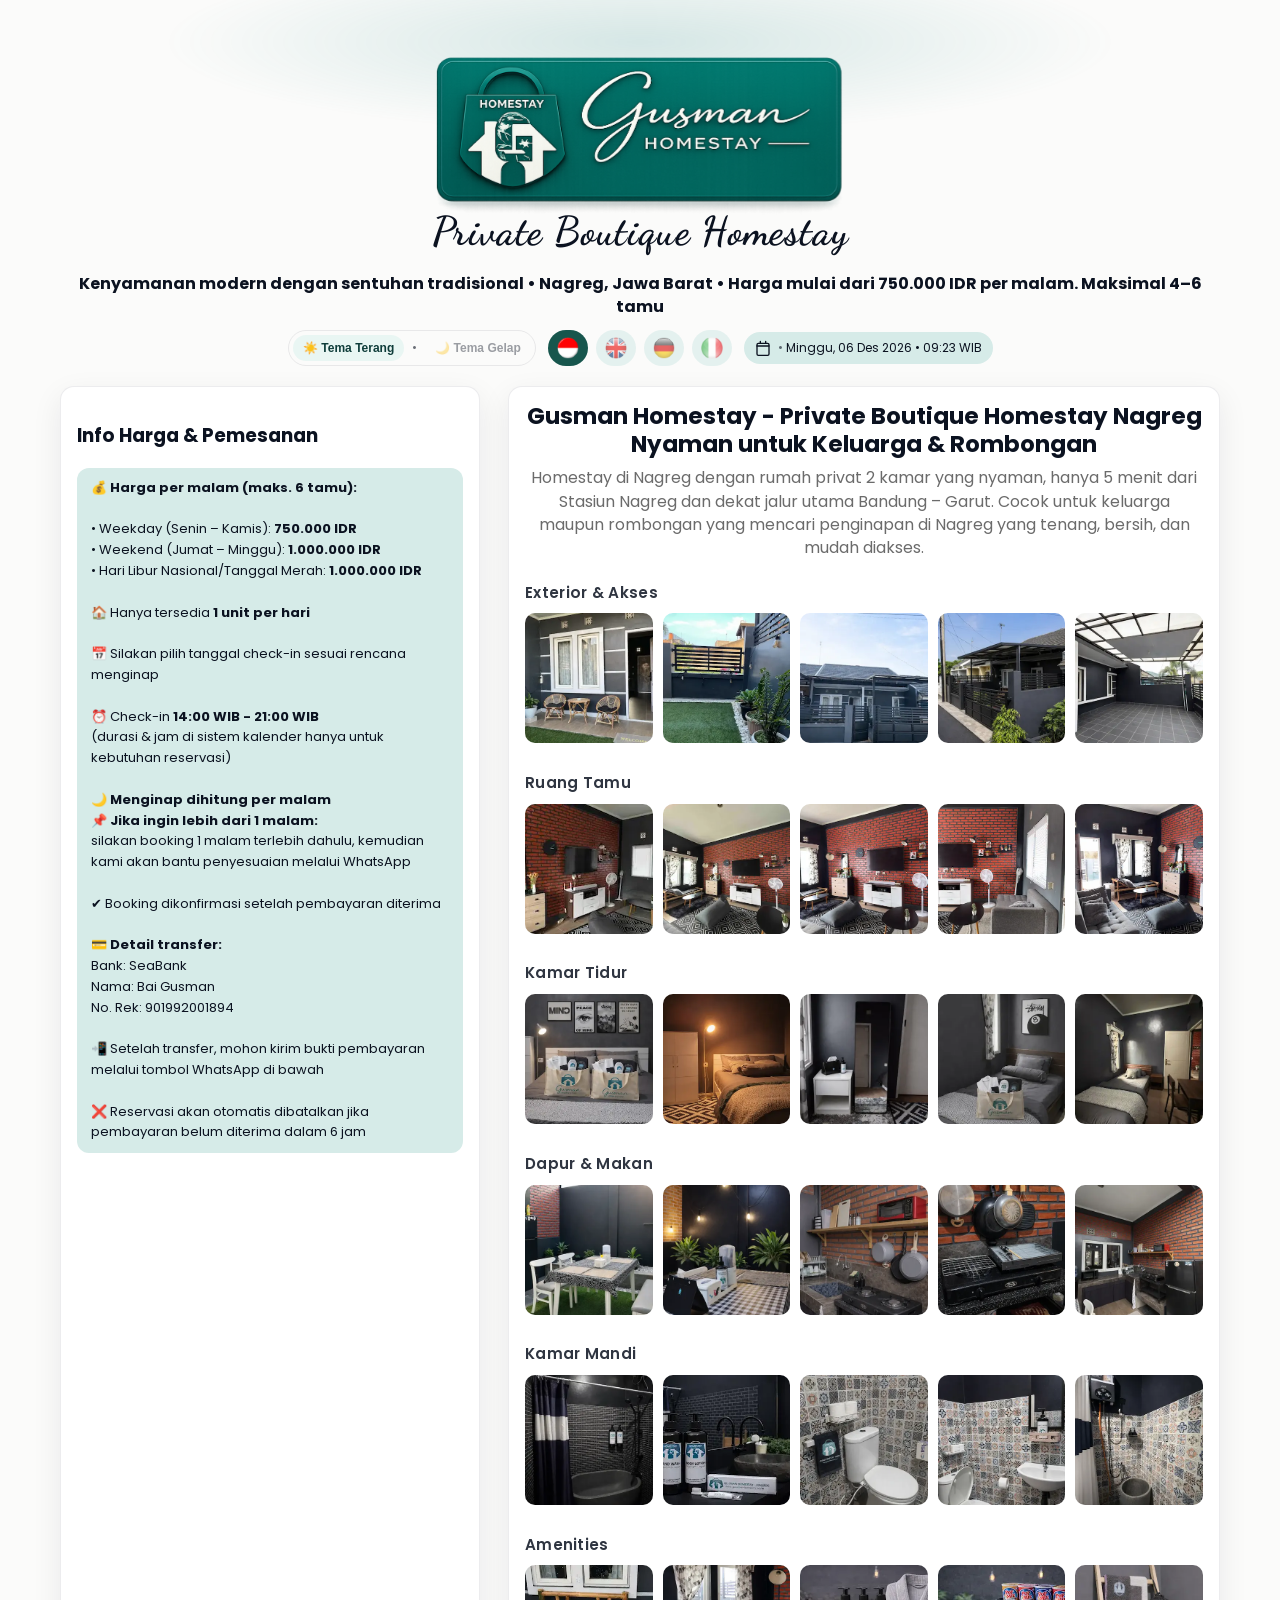
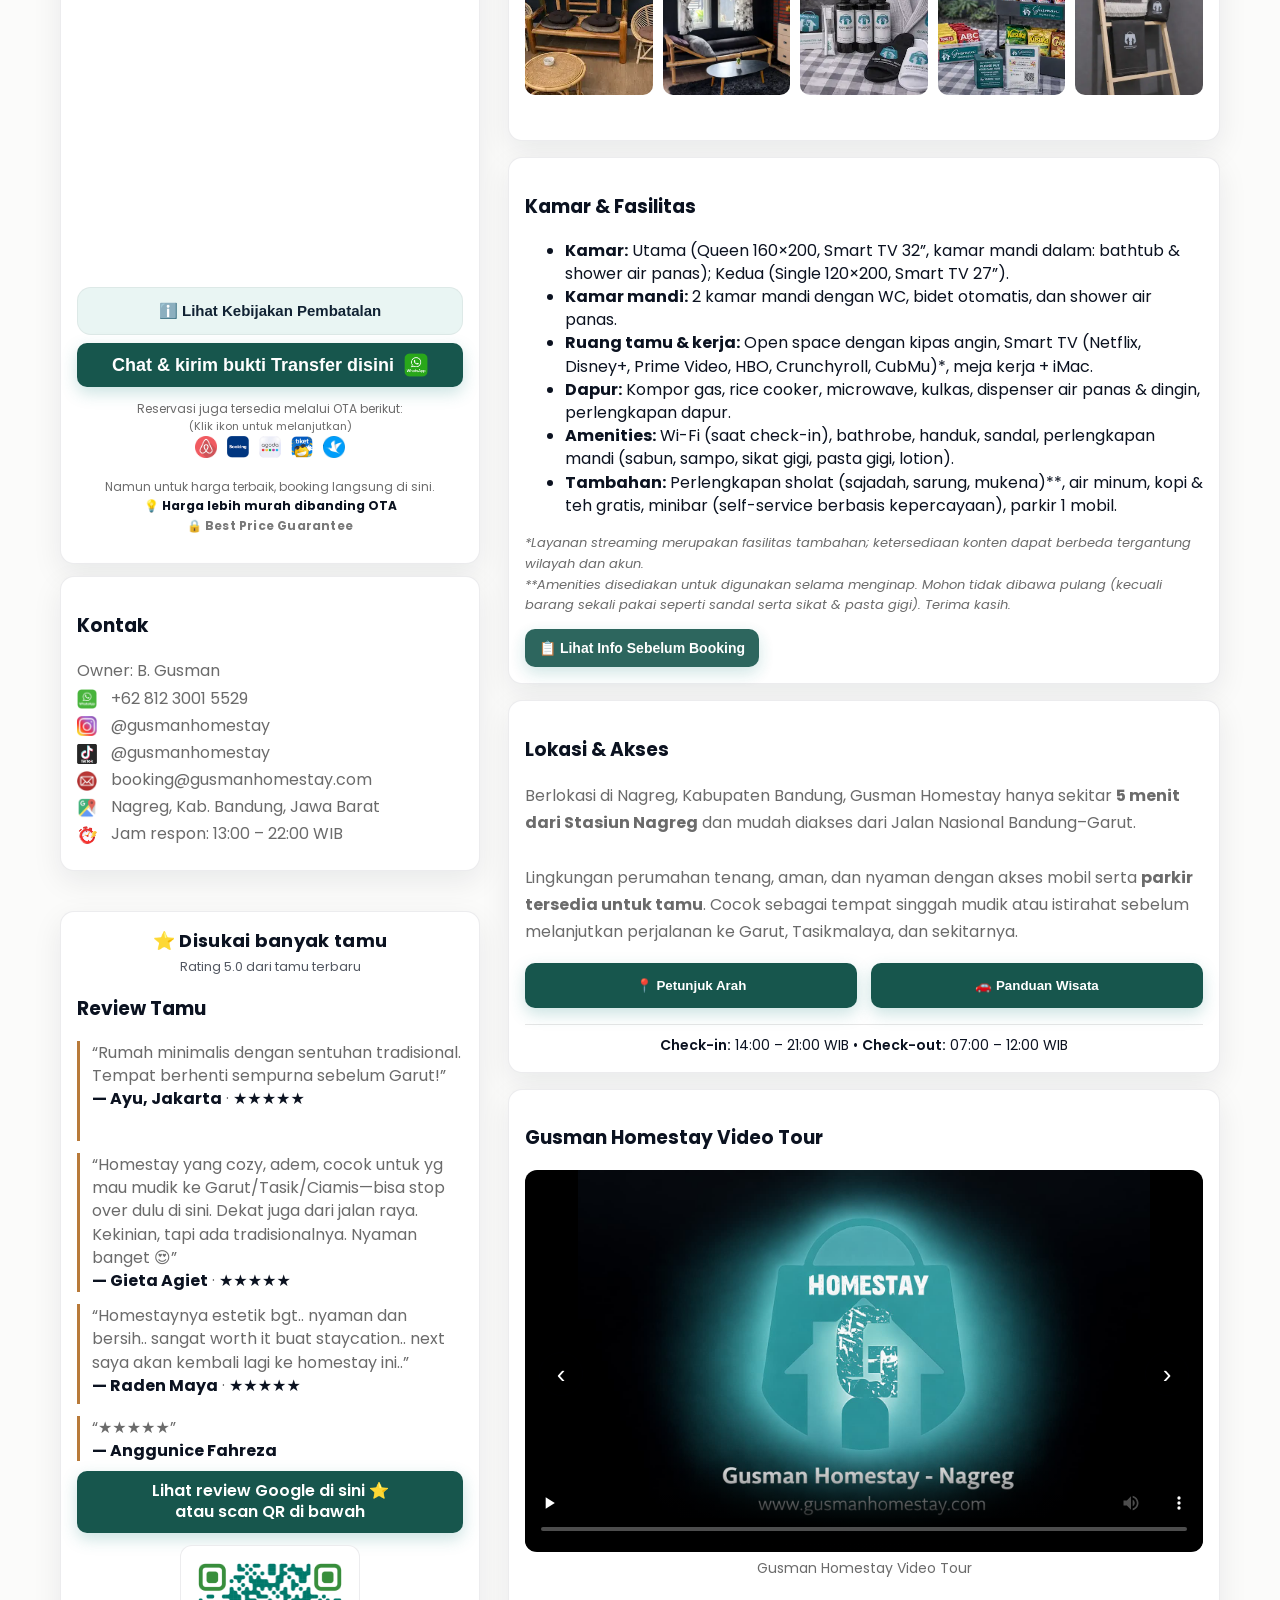
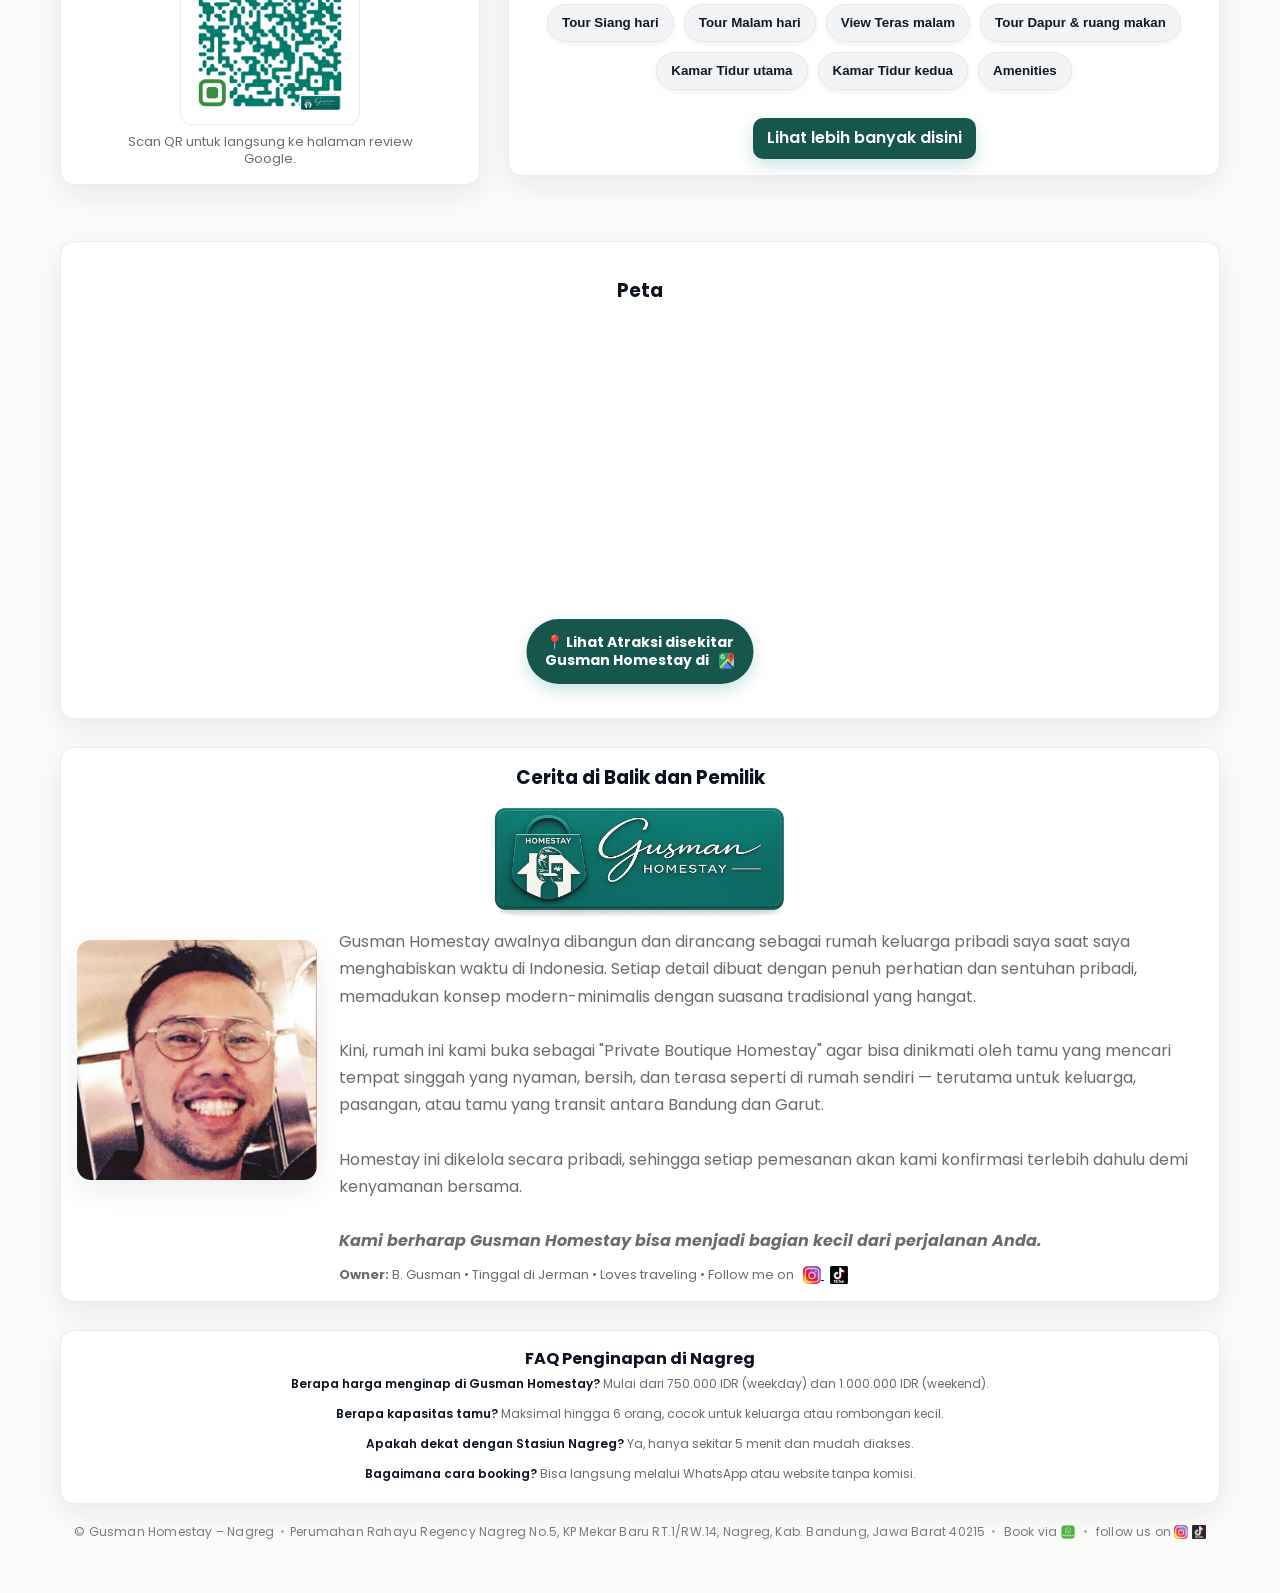
==== index.html @ 5c7e0ee7 "Update check-in information and availability details" ====
<html lang="id">
<head>
  <!-- Google Analytics 4 -->  
<script async src="https://www.googletagmanager.com/gtag/js?id=G-ZT9VK6BNM3"></script>
<script>
  window.dataLayer = window.dataLayer || [];
  function gtag(){dataLayer.push(arguments);}
  gtag('js', new Date());

  gtag('config', 'G-ZT9VK6BNM3', {
  });
</script>
  
<script type="application/ld+json">
{
  "@context": "https://schema.org",
  "@type": "LodgingBusiness",
  "@id": "https://www.gusmanhomestay.com/#business",
  "name": "Gusman Homestay Nagreg",
  "url": "https://www.gusmanhomestay.com/",
  "logo": "https://www.gusmanhomestay.com/images/gusman-logo-dark.webp",
  "image": "https://www.gusmanhomestay.com/images/og-cover.jpg",
  "telephone": "+6281230015529",
  "priceRange": "IDR 750.000 – 1000.000",
  "checkinTime": "From 14:00 to 21:00",
  "checkoutTime": "From 07:00 to 12:00",
  "hasMap": "https://www.google.com/maps/place/Gusman+Homestay+-+Nagreg/",
  "areaServed": {
    "@type": "AdministrativeArea",
    "name": "Nagreg, West Java"
  },
  "address": {
    "@type": "PostalAddress",
    "streetAddress": "Perumahan Rahayu Regency KP Mekar Baru No.5, RT.1/RW.14",
    "addressLocality": "Nagreg",
    "addressRegion": "Jawa Barat",
    "postalCode": "40215",
    "addressCountry": "ID"
  },
  "geo": {
    "@type": "GeoCoordinates",
    "latitude": -7.016536,
    "longitude": 107.8839048
  },
  "sameAs": [
    "https://www.google.com/maps/place/Gusman+Homestay+-+Nagreg/",
    "https://www.instagram.com/gusmanhomestay",
    "https://www.tiktok.com/@gusmanhomestay",
    "https://www.airbnb.com/h/gusmanhomestay",
    "https://www.booking.com/hotel/id/gusman-homestay-nagreg.html",
    "https://www.tiket.com/homes/indonesia/gusman-homestay-nagreg-902001770622923103",
    "https://trv.lk/488ac35a",
    "https://www.agoda.com/gusman-homestay-nagreg/hotel/sumedang-id.html"
  ]
}
</script>
  
  <meta charset="utf-8" />
  <meta name="viewport" content="width=device-width,initial-scale=1" />
  <link rel="preload" as="image" href="images/gusman-logo-dark.webp">
  <link href="https://fonts.googleapis.com/css2?family=Dancing+Script:wght@400;500;600&display=swap" rel="stylesheet">
  <title>Gusman Homestay Nagreg – Harga mulai 750rb/malam | Booking Langsung Tanpa Komisi</title>

 <meta name="description"
content="Homestay Nagreg nyaman mulai 750.000 IDR/malam. Rumah privat 2 kamar hingga 6 tamu. Booking langsung tanpa komisi." />

  <!-- Open Graph / WhatsApp Preview -->
  <meta property="og:type" content="website">
  <meta property="og:locale" content="id_ID">
  <meta property="og:url" content="https://www.gusmanhomestay.com/">
  <meta property="og:title" content="Gusman Homestay Nagreg – Rumah Privat Nyaman | Mulai 750rb/malam">
  <meta property="og:description"
    content="Rumah privat 2 kamar di Nagreg, Bandung. Nyaman & tenang, parkir luas, dekat Stasiun Nagreg. Cocok untuk keluarga dan rombongan. Booking langsung tanpa komisi.">
  <meta property="og:image" content="https://www.gusmanhomestay.com/images/og-cover.jpg">
  <meta property="og:image:width" content="1200">
  <meta property="og:image:height" content="630">
  
<!-- Favicon -->
<link rel="icon" type="image/png" href="/favicon-96x96.png" sizes="96x96" />
<link rel="icon" type="image/svg+xml" href="/favicon.svg" />
<link rel="shortcut icon" href="/favicon.ico" />
<link rel="apple-touch-icon" sizes="180x180" href="/apple-touch-icon.png" />
<meta name="apple-mobile-web-app-title" content="Gusman Homestay" />
<link rel="manifest" href="/site.webmanifest" />


<!-- Canonical -->
<link rel="canonical" href="https://www.gusmanhomestay.com/">

  <!-- Twitter / WhatsApp fallback -->
  <meta name="twitter:card" content="summary_large_image">
  <meta name="twitter:image" content="https://www.gusmanhomestay.com/images/og-cover.jpg">

  <!-- Premium fonts -->
  <link rel="preconnect" href="https://fonts.googleapis.com">
  <link rel="preconnect" href="https://fonts.gstatic.com" crossorigin>
  <link href="https://fonts.googleapis.com/css2?family=Playfair+Display:wght@600;700&family=Poppins:wght@400;500;600;700&display=swap" rel="stylesheet">

  <style>
:root{
  --bg:#fbfbfa;
  --card:#ffffff;
  --muted:#6b6b6b;
  --accent:#b87a3a;
  --wood:#f3e7da;
  --maxw:1200px;

  --brand:#1f6f6b;
  --brand-dark:#185a57;
  --brand-soft:#d9efee;

  --radius:14px;
  --shadow:0 8px 24px rgba(16,24,40,0.06);

  font-family:'Poppins',system-ui,-apple-system,'Segoe UI',Roboto,'Helvetica Neue',Arial;
}

*{box-sizing:border-box}
  /* 🔒 Prevent horizontal scroll on mobile Safari */
html, body{
  max-width:100%;
  overflow-x:hidden;
}
body{
  margin:0;
  background:var(--bg);
  color:var(--text);
  line-height:1.45;
}
.container{
  max-width:var(--maxw);
  margin:32px auto;
  padding:20px;
}
/* =========================
   THEME (Light + Dark)
========================= */

/* Light theme defaults */
:root{
  --bg:#fbfbfa;
  --card:#ffffff;
  --muted:#6b6b6b;
  --text:#0b1220;

  --brand:#17564d;
--brand-dark:#0f3f39;   /* deeper version for hover/shadow */
--brand-soft:#d6ebe8;   /* soft background tint that matches */
  
  --radius:14px;
  --shadow:0 10px 30px rgba(16,24,40,0.08);

  /* Hotel vibe */
  --border:rgba(16,24,40,0.08);
  --card-border:rgba(16,24,40,0.08);
  --glass:rgba(255,255,255,0.75);
}

/* Dark theme variables (activated by JS with body[data-theme="dark"]) */
body[data-theme="dark"]{
  --bg:#243f42;
  --card:#1b2f33;
  --muted:rgba(255,255,255,0.70);
  --text:rgba(255,255,255,0.92);

  --brand:#17564d;
  --brand-dark:#0f3f39;
  --brand-soft:rgba(23,86,77,0.12);

  --border:rgba(255,255,255,0.10);
  --card-border:rgba(255,255,255,0.10);
  --shadow:0 14px 40px rgba(0,0,0,0.45);
  --glass:rgba(16,24,36,0.60);
}

/* Apply theme colors */
body{
  background:var(--bg);
  color:var(--text);
}
/* ===== Reviews: readable in light + dark mode ===== */
.review-author{
  color:var(--text);
  font-weight:700;
}

.review-stars{
  color:var(--text);
}

/* Slightly softer in dark mode (more elegant) */
body[data-theme="dark"] .review-author{
  color:rgba(255,255,255,.9);
}

body[data-theme="dark"] .review-stars{
  color:rgba(255,255,255,.8);
}
/* Cards look more premium */
.card, .hero-card{
  border:1px solid var(--card-border);
  background:var(--card);
  box-shadow:var(--shadow);
}

/* Soft background glow (hotel feel) */
.container{
  position:relative;
}
.container:before{
  content:"";
  position:absolute;
  inset:-120px -80px auto -80px;
  height:260px;
  background:radial-gradient(closest-side, rgba(47,143,139,0.18), transparent 70%);
  pointer-events:none;
  filter:blur(2px);
}
body[data-theme="dark"] .container:before{
  background:radial-gradient(closest-side, rgba(69,183,178,0.18), transparent 70%);
}

/* =========================
   BOOKING FORM "HOTEL" UI
========================= */
#bookingForm label{
  display:flex;
  align-items:center;
  justify-content:space-between;
  gap:10px;          /* ✅ smaller gap */
  margin:8px 0;      /* ✅ smaller spacing */
  font-size:15px;    /* ✅ smaller label text */
}

/* ✅ Force compact inputs (works on iOS/Safari too) */
#bookingForm input[type="date"],
#bookingForm input[type="number"]{
  -webkit-appearance: none;
  appearance: none;

  height: 36px;
  line-height: 36px;
  padding: 0 10px;
  font-size: 13px;

  border-radius: 10px;
  border: 1px solid var(--border);
  background: rgba(255,255,255,0.85);
  color: var(--text);
}

#bookingForm input[type="date"],
#bookingForm input[type="number"]{
  -webkit-appearance:none;
  appearance:none;

  height:36px !important;
  line-height:36px !important;
  padding:0 10px !important;
  font-size:13px !important;

  border-radius:10px;
}

/* ✅ Even more compact on small phones */
@media (max-width:480px){
  #bookingForm label{
    font-size:14px;
    margin:6px 0;
  }

  #bookingForm input[type="date"],
  #bookingForm input[type="number"]{
    width:140px;
    padding:7px 9px;
    font-size:13px;
  }
}
  /* ===== Season pricing note ===== */
.season-note{
  margin:10px 0 14px;
  padding:10px 14px;
  border-radius:12px;
  background:var(--brand-soft);
  font-size:13px;
  line-height:1.6;
  color:var(--text);
}
body[data-theme="dark"] .season-note{
  background:rgba(69,183,178,0.12);
}
 /* High season line — slightly smaller to fit nicely */
.season-high{
  display:block;
  font-size:12.5px;      /* smaller than normal */
  font-weight:700;
  white-space:nowrap;    /* keep it one line */
}

/* Extra safety for very small phones */
@media (max-width: 380px){
  .season-high{
    font-size:12px;
    white-space:normal;  /* allow wrap if screen is extremely small */
  }
} 

  /* ✅ Total Price highlight box */

#bookingForm input[type="date"],
#bookingForm input[type="number"],
#bookingForm input[type="tel"]{
  width:160px;
  max-width:55%;
  padding:8px 10px;
  border-radius:10px;
  font-size:14px;
  border:1px solid var(--border);
  background:rgba(255,255,255,0.85);
  color:var(--text);
}

body[data-theme="dark"] #bookingForm input[type="date"],
body[data-theme="dark"] #bookingForm input[type="number"],
body[data-theme="dark"] #bookingForm input[type="tel"]{
  background:#1b2f33;
}

#bookingForm input[type="date"]:focus,
#bookingForm input[type="number"]:focus,
#bookingForm input[type="tel"]:focus{
  border-color:rgba(47,143,139,0.65);
  transform:translateY(-1px);
}
    
    /* =========================
   Booking layout consistency
========================= */
.booking-width{
  width:100%;
  max-width:420px;
  margin-left:auto;
  margin-right:auto;
}
.total-price-box{
  width:100%;
  max-width:420px;     /* SAME as buttons */
  margin:0 auto 12px;  /* SAME spacing */
  padding:12px 16px;   /* SAME padding */
  border-radius:14px;  /* SAME radius */
  background:var(--brand-soft);
  text-align:center;
}
.total-price-label{
  font-size:13px;      /* same as button sub */
  font-weight:700;
  line-height:1.1;
}

.total-price-value{
  font-size:17px;      /* same as button title */
  font-weight:800;
  line-height:1.15;
}
/* =========================
   WhatsApp buttons (CLEAN)
========================= */

/* Desktop/Tablet button inside booking card */
#bookingForm .btn-premium.wa-normal{
  width:100%;
  max-width:420px;
  margin:14px auto 0;
  display:flex;
  justify-content:center;
  align-items:center;
  padding:12px 16px;          /* SAME as Airbnb */
  font-size:15px;
  border-radius:14px;
}

/* spacing between buttons */
.wa-normal{
  margin-bottom:12px;
}

.airbnb-btn{
  padding:12px 16px;
  border-radius:14px;
  margin-top:12px;
}

/* text tightening */
.btn-premium .btn-title{
  line-height:1.15;
}

.btn-premium .btn-sub{
  line-height:1.1;
}
/* Sticky container (mobile only) */
.wa-sticky{
  display:none;
  position:fixed;
  left:12px;
  right:12px;
  bottom:12px;
  z-index:9999;
  justify-content:center;
}

/* Sticky button base */
.wa-sticky .btn-premium{
  width:100%;
  max-width:360px;
  padding:12px 16px;
  font-size:14px;
  font-weight:800;
  border-radius:16px;
}

/* =========================
   Sticky WhatsApp (mobile)
========================= */
@media (max-width:768px){

  .wa-sticky{
    display:flex;
    pointer-events:auto;
  }

  .wa-normal{
    display:none !important;
  }

  /* perfect centering */
  .wa-sticky .btn-premium{
    display:flex;
    align-items:center;
    justify-content:center;
    text-align:center;
  }

  .wa-sticky .btn-title{
    display:flex;
    align-items:center;
    justify-content:center;
    gap:10px;
  }

  .wa-sticky .wa-icon{
    height:26px;
    margin:0;
  }

  /* IMPORTANT: space so sticky never covers content */
  .container{
    padding-bottom:calc(190px + env(safe-area-inset-bottom));
  }

  .ota-icons{
    margin-bottom:6px;
  }
}
/* =========================
   HEADER FADE-IN (SLOW & ELEGANT)
========================= */
@keyframes headerPop {
  from {
    opacity: 0;
    transform: translateY(28px) scale(0.985);
    filter: blur(2px);
  }
  to {
    opacity: 1;
    transform: translateY(0) scale(1);
    filter: blur(0);
  }
}
    @keyframes logoPop {
  from {
    opacity: 0;
    transform: translateY(42px) scale(0.94);
    filter: blur(2px);
  }
  to {
    opacity: 1;
    transform: translateY(0) scale(1);
    filter: blur(0);
  }
}

/* Start hidden */
header.fade-in > * {
  opacity: 0;
  animation: headerPop 1.6s cubic-bezier(.22,1,.36,1) both;
}
    header.fade-in > .logo-img{
  animation: logoPop 1.6s cubic-bezier(.22,1,.36,1) both;
}

/* Slower, more luxurious staggering */
header.fade-in > *:nth-child(1) { animation-delay: 0.00s; } /* logo */
header.fade-in > *:nth-child(2) { animation-delay: 0.22s; } /* title */
header.fade-in > *:nth-child(3) { animation-delay: 0.44s; } /* subtitle */
header.fade-in > *:nth-child(4) { animation-delay: 0.66s; } /* language flags */
/* Header */
header{display:flex;flex-direction:column;align-items:center;gap:0;margin-bottom:20px}
.logo-img{
  width: min(420px, 90vw);
  height:auto;
}

  margin-bottom:-24px; /* ⬅ FORCE logo closer to title */
}
.brand{
  font-family:'Playfair Display', serif;
  font-weight:600;
  font-size:clamp(36px, 5vw, 52px);
  text-align:center;
  letter-spacing:0.2px;

  margin-top:-18px;   /* subtle optical alignment */
}
.tag{
  font-size:16px;
  text-align:center;
  color:var(--text);   /* same color as Gusman Homestay */
  font-weight:600;
}

/* Dark mode stays white automatically */
body[data-theme="dark"] .tag{
  color:var(--text);
}
.site-time{
  font-size:13px;
  color:var(--muted);
  text-align:center;
  margin-top:4px;
  display:flex;
  align-items:center;
  justify-content:center;
  gap:6px;
}

.site-time .time-icon{
  display:inline-flex;
  align-items:center;
  margin-right:2px;   /* tighter spacing before date */
  opacity:.85;
}

/* Top Hero layout */
.hero{
  display:flex;
  gap:28px;
  align-items:flex-start;
  flex-wrap:nowrap; /* ✅ IMPORTANT: keep side-by-side on desktop */
}
.hero-left{
  flex:0 0 420px;   /* left column fixed width */
  min-width:420px;
  display:flex;
  flex-direction:column;
  gap:12px;
}

.hero-middle{
  flex:1 1 auto;    /* gallery takes remaining space */
  min-width:0;
}
@media (max-width: 992px){
  .hero{ flex-wrap:wrap; }
  .hero-left{ flex:1 1 100%; min-width:0; }
  .hero-middle{ flex:1 1 100%; }
}
/* Cards */
.card,.hero-card{background:var(--card);padding:16px;border-radius:var(--radius);box-shadow:var(--shadow)}
h1{margin:0;font-size:28px}

p.lead{
  color:var(--muted);
  margin-top:8px;
  text-align:center; /* ✅ center subtitle text */
}

.hero-card h1{
  text-align:center;
  white-space:normal;
  line-height:1.2;
  font-size: clamp(20px, 1.8vw, 24px);
}

/* On small screens allow wrapping */
@media (max-width:768px){
  .hero-card h1{
    white-space:normal;
    overflow:visible;
    text-overflow:unset;
  }
}
/* =========================
   GALLERY (FAST + STABLE)
========================= */
/* 🔑 Disable old grid gallery completely */
.gallery{
  display:block;
  margin-top:14px;
}

.gallery img{
  width:100%;
  height:120px;                 /* ✅ keep your preferred size */
  aspect-ratio: 4 / 3;          /* ✅ optional safety (prevents jump) */
  object-fit:cover;
  object-position:center;
  border-radius:10px;
  cursor:pointer;
  background:#eaeaea;            /* ✅ prevents half-render flash */
}

/* Mobile: 2 columns */
@media (max-width:700px){
  .gallery{
    grid-template-columns:repeat(2,1fr);
  }

  .gallery img{
    height:140px;               /* ✅ your mobile size */
  }
}
/* Buttons */
.btn{
  display:inline-flex;
  align-items:center;
  gap:10px;
  padding:10px 14px;
  border-radius:10px;
  text-decoration:none;
  font-weight:600;
}
/* OTA logos (Booking / Tiket / Traveloka) */
.ota-icons{
  display:inline-flex;
  align-items:center;
  gap:10px;
}

.ota-icons img{
  height:22px;
  width:auto;
  max-width:80px;
  object-fit:contain;
}

/* Reviews (left) + Amenities/Location (right) row */
.split-row{
  display:flex;
  gap:28px;
  flex-wrap:wrap;
  margin-top:28px;
}
.split-left{flex:1 1 420px;min-width:300px}
.split-right{
  flex:2 1 580px;
  min-width:300px;
  display:flex;
  flex-direction:column;
  gap:12px;
}

/* Full-width sections (Video + Map + About) */
.fullwidth-section{
  margin-top:28px;
}
.fullwidth-section .card h3{
  text-align:center;
  margin:0 0 4px 0;   /* ⬅ MUCH tighter */
}

/* Video */
.video-grid{
  display:grid;
  grid-template-columns:1fr;
  gap:14px;
}

.video-item{
  margin:0;
  position:relative; /* ✅ needed for next/prev overlay */
}

.video-item video{
  width:100%;
  max-width:100%;
  aspect-ratio:16/9;
  height:auto;
  border-radius:12px;
  display:block;
  background:#000;
}

.video-item figcaption{
  margin-top:6px;
  font-size:14px;
  color:var(--muted);
  text-align:center;
}

/* Video selection buttons */
.video-buttons{
  display:flex;
  flex-wrap:wrap;
  gap:10px;
  justify-content:center;
  align-items:center;
  margin-top:12px;
  max-width:100%;
}

.video-btn{
  appearance:none;
  border:1px solid #e5e7eb;
  background:#f3f4f6;
  color:#111827;
  padding:10px 14px;
  border-radius:999px;
  font-weight:600;
  cursor:pointer;
  line-height:1.2;
  width:auto;
  max-width:100%;
  text-align:center;
  white-space:normal;     /* ✅ allow wrap */
  word-break:break-word;  /* ✅ safety */
  box-shadow:0 2px 6px rgba(16,24,40,0.06);
}

.video-btn:hover{ background:#e5e7eb; }

.video-btn.active{
  background:var(--brand);
  border-color:var(--brand);
  color:#fff;
}

/* Next/Prev overlay */
.video-nav{
  position:absolute;
  inset:0;
  pointer-events:none; /* only buttons clickable */
}

.video-nav-btn{
  pointer-events:auto;
  position:absolute;
  top:50%;
  transform:translateY(-50%);
  width:44px;
  height:44px;
  border-radius:999px;
  border:1px solid var(--border);
  background:rgba(0,0,0,0.35);
  color:#fff;
  font-size:26px;
  line-height:1;
  display:flex;
  align-items:center;
  justify-content:center;
  cursor:pointer;
  backdrop-filter:blur(6px);
}

.video-nav-btn.prev{ left:14px; }
.video-nav-btn.next{ right:14px; }

.video-nav-btn:hover{ background:rgba(0,0,0,0.5); }

/* Mobile tweaks */
@media (max-width:600px){
  .video-nav-btn{
    width:38px;
    height:38px;
    font-size:22px;
  }
}

@media (max-width:480px){
  .video-btn{
    padding:9px 12px;
    font-size:13px;
  }
}

/* Optional: prevent anything pushing card wider */
.fullwidth-section .card{
  overflow:hidden;
}
/* Map */
.map-embed{
  width:100%;
  height:380px;
  border-radius:12px;
  border:0;
  display:block;
}
  
.site-footer{
  width:100%;
  margin:18px 0 0;
  padding:0 12px;
  color:rgba(255,255,255,0.55);
  text-align:center;
  font-size:12px;
  line-height:1.6;
  letter-spacing:0.2px;
}

body:not([data-theme="dark"]) .site-footer{
  color:rgba(11,18,32,0.55);
}

.site-footer a{
  color:inherit;
  text-decoration:none;
}

.footer-line{
  display:flex;
  flex-wrap:wrap;          /* mobile wraps */
  justify-content:center;
  align-items:center;
  gap:6px;
}

@media (min-width:768px){
  .footer-line{
    white-space:nowrap;    /* ONE line on desktop */
  }
}

.footer-icon img{
  height:14px;
  vertical-align:middle;
  opacity:0.85;
}

.footer-icon:hover img{
  opacity:1;
}

.dot{
  margin:0 2px;         /* reduce dot spacing */
  opacity:0.6;
}
/* Responsive */
@media (max-width:1100px){
  .hero{flex-direction:column}
  .hero-left,.hero-middle{flex:1 1 100%}
  .gallery{grid-template-columns:repeat(2,1fr)}
  .split-row{flex-direction:column}
  .split-left,.split-right{flex:1 1 100%}
}

/* ====== Lightbox Gallery ====== */
.lb-overlay{
  position:fixed;
  inset:0;
  background:rgba(0,0,0,.9);
  display:none;
  align-items:center;
  justify-content:center;
  z-index:9999;
  padding:24px;
}
.lb-overlay.open{ display:flex; }
.lb-img{
  max-width:min(92vw, 1100px);
  max-height:82vh;
  border-radius:12px;
  box-shadow:0 12px 40px rgba(0,0,0,.35);
  background:#000;
}
.lb-btn{
  position:absolute;
  top:50%;
  transform:translateY(-50%);
  border:0;
  background:rgba(255,255,255,.14);
  color:#fff;
  font-size:28px;
  width:52px;
  height:52px;
  border-radius:999px;
  cursor:pointer;
  display:flex;
  align-items:center;
  justify-content:center;
  user-select:none;
}
.lb-btn:hover{ background:rgba(255,255,255,.22); }
.lb-prev{ left:16px; }
.lb-next{ right:16px; }
.lb-close{
  position:absolute;
  top:16px;
  right:16px;
  transform:none;
  font-size:26px;
  width:46px;
  height:46px;
}
.lb-counter{
  position:absolute;
  bottom:16px;
  left:50%;
  transform:translateX(-50%);
  color:rgba(255,255,255,.85);
  font-size:14px;
  padding:6px 10px;
  border-radius:999px;
  background:rgba(255,255,255,.12);
}

/* --- About section layout --- */
.about-grid{
  display:flex;
  gap:22px;
  align-items:flex-start;
  flex-wrap:nowrap; /* ✅ keeps side-by-side on desktop */
}

.about-photo{
  flex:0 0 240px;
  width:240px;
  height:240px;
  border-radius:14px;
  object-fit:cover;
  box-shadow:var(--shadow);
  margin:0; /* ✅ do NOT center the photo */
}

.about-text{
  flex:1 1 auto;
  min-width:0;

  margin-top:-12px;   /* ⬅ pulls text closer to logo */
}

.about-meta{
  margin-top:10px;
  font-size:13px;
  color:var(--muted);
  line-height:1.6;
}

/* Responsive: stack on mobile */
@media (max-width:820px){
  .about-grid{
    flex-wrap:wrap;
  }
  .about-photo{
    width:220px;
    height:220px;
    margin:0 auto; /* center photo on mobile */
  }
}
 /* Small brand seal in About section */
.about-seal{
  text-align:center;
  margin:6px 0 14px;   /* ⬅ tighter top, controlled bottom */
}
    
.about-seal img{
  width:420px;          /* ⬅ BIG and confident */
  max-width:95%;
  opacity:0.95;
  border-radius:16px;
}

/* Smooth resize animation */
.logo-img,
.about-seal img{
  transition: width 0.25s ease;
}

/* Mobile adjustments */
@media (max-width:480px){
  .logo-img{
    width:340px;
    margin-bottom:-20px;
  }

  .brand{
    margin-top:-14px;
  }
}

  .about-seal img{
    width:300px;     /* About logo on mobile ONLY */
  }
}
    
/* Slightly softer in dark mode */
body[data-theme="dark"] .about-seal img{
  opacity:0.85;
}
  
/* ===== Smooth section animations ===== */
.reveal{
  opacity:0;
  transform:translateY(18px);
  transition:opacity .75s cubic-bezier(.2,.8,.2,1),
             transform .75s cubic-bezier(.2,.8,.2,1);
  will-change:opacity, transform;
}

.reveal.is-visible{
  opacity:1;
  transform:none;
}

@media (prefers-reduced-motion: reduce){
  .reveal{
    opacity:1 !important;
    transform:none !important;
    transition:none !important;
  }
}
/* Airbnb button stays visible on mobile */
@media (max-width:768px){
  .airbnb-btn{
    display:flex !important;
    opacity:0.95;
  }
}
.rules-btn{
  opacity:0.9;
}

.rules-btn:hover{
  opacity:1;
  transform:translateY(-1px);
}
/* Directions button (Location & Access) */
.directions-btn{
  margin:16px 0 18px; /* spacing fix */
  font-size:14px;
}
/* =========================
   WhatsApp buttons (CLEAN)
========================= */

/* ===== Premium brand button (MASTER) ===== */
.btn-premium{
  background:var(--brand);
  color:#fff;
  border:none;
  box-shadow:0 6px 16px rgba(47,143,139,0.25);
  cursor:pointer;

  display:flex;
  justify-content:center;
  align-items:center;
  text-align:center;

  line-height:1.3;
  gap:0;
}
.btn-premium{
  display:flex;
  flex-direction:column;   /* stack lines */
  align-items:center;      /* center horizontally */
  justify-content:center;  /* center vertically */
  text-align:center;
}

/* First line (text + icon) */
.btn-premium .btn-title{
  display:flex;
  align-items:center;
  justify-content:center;  /* 🔥 THIS centers "Pesan via + icon" */
  gap:10px;
}

/* Second line */
.btn-premium em{
  display:block;
  text-align:center;
  margin-top:4px;
}
/* Sticky WhatsApp container (mobile only) */
.wa-sticky{
  display:none;
  position:fixed;
  left:12px;
  right:12px;
  bottom:12px;
  z-index:9999;
  justify-content:center;
}

/* Sticky WhatsApp button (mobile only) */
.wa-sticky .btn-premium{
  width:100%;
  max-width:360px;
  padding:14px 18px;
  font-size:14px;
  font-weight:800;
  border-radius:16px;

  display:flex;
  align-items:center;
  justify-content:center; /* ✅ centers text */
  text-align:center;      /* ✅ centers if it wraps */
}

/* QR under the Google Review button */
.review-qr{
  margin-top: 12px;
  display: flex;
  flex-direction: column;
  align-items: center;
  gap: 8px;
  text-align: center;
}

/* Better responsive QR sizing */
.review-qr img{
  width: min(180px, 70vw);
  height: auto;
  border-radius: 12px;
  border: 1px solid var(--border);
  background: #fff;
  padding: 10px;
}

/* Supporting text */
.review-qr-text{
  font-size: 13px;
  color: var(--muted);
  line-height: 1.35;
  max-width: 320px; /* keeps it tidy on wide screens */
}

/* Outline button base */
.btn-outline{
  background:transparent;
  border:1px solid var(--border);
  color:var(--text);
  margin-top:12px;
}

/* House Rules button */
.rules-btn{
  font-size:14px;
  opacity:0.9;
}

.rules-btn:hover{
  opacity:1;
}

/* House Rules modal */
.rules-modal{
  position:fixed;
  inset:0;
  background:rgba(0,0,0,.55);
  display:none;
  align-items:center;
  justify-content:center;
  z-index:10000;
  padding:20px;
}

.rules-modal.open{ display:flex; }

.rules-box{
  background:var(--card);
  border-radius:14px;
  max-width:520px;
  width:100%;
  padding:18px 20px;
  box-shadow:var(--shadow);
}

.rules-box ul{
  padding-left:18px;
  margin:12px 0;
  line-height:1.6;
}

.rules-close{
  position:absolute;
  right:20px;
  top:16px;
  background:none;
  border:none;
  font-size:22px;
  cursor:pointer;
  color:var(--muted);
}

.rules-note{
  font-size:13px;
  color:var(--muted);
  margin-top:12px;
}
/* Subtle Best Price Guarantee badge */
.best-price{
  opacity:0.9;
}

.best-price strong{
  letter-spacing:0.2px;
}
/* ===== WhatsApp Button Layout (Desktop & Mobile) ===== */

/* WhatsApp icon */
.wa-icon{
  width:20px;
  height:20px;
  margin-right:10px;
  vertical-align:middle;
}
.big-wa{
  width:34px;   /* bigger icon */
  height:auto;
}
/* Icon + text row */
.btn-premium .btn-title{
  display:flex;
  align-items:center;
  gap:12px;
}

/* Two-line text stack */
.btn-premium .btn-text{
  display:flex;
  flex-direction:column;
  line-height:1.2;
}

/* Subtitle line */
.btn-premium .btn-text em{
  font-size:0.85em;
  opacity:0.9;
  font-style:italic;
}
/* Bigger WhatsApp icon in Contact section only */
.contact .wa-icon{
  height:20px;
}
/* =========================
   FINAL Sticky WhatsApp (Mobile)
========================= */
@media (max-width: 768px) {
  .wa-sticky{
    display:flex;
    justify-content:center;
  }

  .wa-normal{
    display:none !important;
  }

  .wa-sticky .btn-premium{
    height:auto;
    padding:12px 16px;
    border-radius:18px;
    display:flex;
    align-items:center;
    justify-content:center;
    text-align:center;
  }

  .wa-sticky .btn-title{
    display:flex;
    flex-direction:column;
    align-items:center;
    gap:6px;
    line-height:1.2;
  }

  .wa-sticky .wa-icon{
    width:28px;
    height:28px;
    margin:0;
  }

  .wa-sticky .btn-text{
    display:flex;
    flex-direction:column;
    align-items:center;
    text-align:center;
  }

  .wa-sticky .btn-text strong{
    font-size:14px;
  }

  .wa-sticky .btn-text em{
    font-size:12px;
    opacity:0.85;
  }

  .container{
    padding-bottom:190px;
  }
}
/* =========================
   LOCATION BUTTONS — FINAL FIX
========================= */

/* Always side by side (desktop + mobile) */
.location-buttons{
  display: flex;
  gap: 14px;
  margin-top: 18px;
  max-width: 720px;
}

/* Buttons */
.location-buttons .btn{
  flex: 1 1 0;
  width: auto !important;     /* overrides btn width:100% */
  min-width: 0 !important;    /* allows shrinking */
  display: flex;
  justify-content: center;
  text-align: center;
  padding: 14px;
}
    /* =========================
   MODAL READABILITY FIX (MOBILE)
========================= */
@media (max-width: 768px) {
  .rules-box {
    max-height: 88vh;
    overflow-y: auto;

    /* make modal ~2% smaller on mobile */
    transform: scale(0.98);
    transform-origin: top center;
  }
}
.cancel-info-btn {
  background: #e9f5f3;
  color: #123;
  border-radius: 14px;
  padding: 14px 16px;
  border: 1px solid rgba(0,0,0,0.05);

  font-size: 15px;
  font-weight: 700;

  display: flex;
  align-items: center;
  justify-content: center;
  gap: 8px;

  text-align: center;
  cursor: pointer;
}
.site-footer img,
.contact img {
  opacity: 0.85;
  transition: opacity 0.2s ease;
  cursor: pointer;
}

.site-footer a:hover img,
.contact a:hover img {
  opacity: 1;
}
footer a,
footer a:hover,
footer a:focus,
footer a:active {
  text-decoration: none;
}
  /* existing CSS */
  .site-footer{ ... }
  .footer-line{ ... }

  /* ADD THIS AT THE END */
.header-meta{
  margin-top:12px;
  display:flex;
  flex-direction:column;
  align-items:center;
  gap:6px;
  opacity:0.75;
  font-size:13px;
}

.header-lang{
  display:flex;
  gap:8px;
}

.pill{
  display:inline-flex;
  align-items:center;
  gap:6px;
  padding:6px 10px;
  border:1px solid var(--border);
  border-radius:999px;
  font-size:12px;
  color:var(--text);
  background:transparent;
}

.time-icon-group{
  display:inline-flex;
  align-items:center;
  gap:4px;
}
.header-datetime{
  gap:2px;
  background: var(--brand-soft);
  border-color: transparent;
  border-radius:16px;
}
.header-datetime .dot{
  margin:0 1px;
}
body[data-theme="dark"] .header-datetime{
  background: rgba(69,183,178,0.12);
}

#currentDate{
  letter-spacing:-0.01em;
  margin-right:2px;
}
/* Language pills */
/* Language pills — info-card style */
.lang-pill{
  display:inline-flex;
  align-items:center;
  padding:6px 8px;
  border-radius:999px;
  background: var(--brand-soft);
  border:1px solid transparent;
  cursor:pointer;
  opacity:0.6;
  transition:all .2s ease;
}

.lang-pill img{
  width:22px;
  height:auto;
}

.lang-pill.active{
  opacity:1;
  background: var(--brand);
}

  body[data-theme="dark"] .lang-pill{
  background: rgba(69,183,178,0.12);
}

body[data-theme="dark"] .lang-pill.active{
  background: var(--brand);
}

    .theme-switch{
  display:inline-flex;
  align-items:center;
  gap:6px;
  padding:4px;
}

.theme-btn{
  border:none;
  background:transparent;
  padding:6px 10px;
  border-radius:999px;
  font-size:12px;
  font-weight:600;
  cursor:pointer;
  color:var(--text);
  opacity:0.4;
  transition:all .2s ease;
}
  .theme-btn:hover{
  opacity:0.8;
}

.theme-btn.active{
  background:#e9f6f3;       /* same as info card */
  color:#0f3d3a;            /* dark readable text */
  opacity:1;
}

body[data-theme="dark"] .theme-btn.active{
  background:rgba(233,246,243,0.15); /* soft green tint */
  color:#ffffff;
}
.logo-img{
  transition: opacity .25s ease, transform .25s ease;
}
@media (prefers-reduced-motion: reduce) {
  * {
    animation: none !important;
    transition: none !important;
    filter: none !important;
  }
}
@media (max-width: 640px) {

  /* Space around logo */
  .logo-img {
    margin-bottom: 18px;
  }

  /* Title spacing */
  h1 {
    margin-bottom: 12px;
  }

  /* Tagline spacing */
  .tagline {
    margin-bottom: 18px;
    line-height: 1.55;
    padding: 0 14px;
    text-align: center;
  }

  /* Space between pills (theme, date, flags) */
  .header-meta {
    margin-top: 10px;
    gap: 12px;
  }

  /* Add breathing room below header */
  .hero {
    padding-bottom: 24px;
  }
}
  @media (max-width: 640px) {
    .logo-img {
      max-width: 340px;
    }
  }
.header-meta {
  display: flex;
  flex-direction: row;   /* ← THIS is the missing part */
  align-items: center;
  justify-content: space-between;
  gap: 12px;
  flex-wrap: wrap;
}
/* LEFT */
.theme-switch {
  order: 1;
}

/* CENTER */
.header-lang {
  order: 2;
  margin: 0 auto;   /* centers language buttons */
}

/* RIGHT */
.header-datetime {
  order: 3;
}
/* MOBILE: stack header-meta nicely and centered */
@media (max-width: 640px) {
  .header-meta {
    flex-direction: column;
    align-items: center;
    justify-content: center;
    gap: 10px;
  }

  .theme-switch,
  .header-lang,
  .header-datetime {
    order: unset;
    margin: 0 auto;
  }
}
.brand-subtitle{
  margin-top: -22px;   /* ⬅ pulls text into logo canvas */
  margin-bottom: 12px;

  font-family: 'Dancing Script', cursive;
  font-size: 40px;
  font-weight: 800;
  letter-spacing: 0.8px;
  text-align: center;
  color: var(--text);

  width: 100%;
  max-width: 720px;
  margin-left: auto;
  margin-right: auto;
}

@media (max-width: 640px) {
  .brand-subtitle{
    margin-top: -16px; /* slightly less pull on mobile */
    font-size: 30px;
    max-width: 90%;
  }
}
/* === See more on Google button === */
.see-more-wrap{
  display:flex;
  justify-content:center;
  margin-top:14px;
}

.see-more-btn{
  display:inline-flex;
  align-items:center;
  gap:10px;

  padding:10px 16px;
  border-radius:999px;

  background:var(--brand-soft);
  color:var(--text);
  font-weight:600;
  font-size:14px;

  text-decoration:none;
  border:1px solid var(--border);

  width:auto;              /* 🔑 key point */
  max-width:100%;
}

.see-more-btn:hover{
  background:var(--brand);
  color:#fff;
}

.see-more-icon{
  width:20px;
  height:20px;
  flex-shrink:0;
}

/* FORCE Map / Peta title centered (REAL FIX) */
.fullwidth-section > h3 {
  text-align: center !important;
  width: 100%;
}
/* Contact list icon alignment fix */
.contact-row{
  display:flex;
  align-items:center;   /* 🔑 vertical centering */
  gap:10px;
}

.contact-row img{
  width:20px;
  height:20px;
  flex-shrink:0;
  vertical-align:middle; /* safety */
}
/* Contact links should look like normal text */
.contact a,
.contact a:visited {
  color: inherit;          /* same color as text (white/gray) */
  text-decoration: none;  /* remove underline */
}

.contact a:hover {
  text-decoration: underline; /* optional: show underline on hover */
}
/* 🔒 FINAL WhatsApp button spacing fix */
.btn-title.oneline{
  display:inline-flex;
  align-items:center;
  gap:4px;              /* 🔑 only spacing control */
  white-space:nowrap;
  font-size:18px;
  font-weight:700;
}

/* WhatsApp icon – kill hidden spacing */
.btn-title.oneline img{
  width:24px;
  height:24px;
  display:inline-block;
  vertical-align:middle;
  margin:0;             /* 🔑 remove ALL margins */
  padding:0;
}

/* Confirmation text */
.btn-title.oneline em{
  font-style:italic;
  font-size:0.95em;
  font-weight:600;
  opacity:0.9;
}

@media (max-width:480px){
  .btn-title.oneline{
    font-size:16px;
  }
}

/* =========================
   GALLERY (RESPONSIVE WRAP)
========================= */

.gallery-section-label {
  margin: 1.4rem 0 0.6rem;
  font-weight: 600;
  font-size: 0.95rem;
  opacity: 0.85;
  letter-spacing: 0.3px;
}

.gallery-group {
  margin-bottom: 1.8rem;
}

/* 🔥 DESKTOP: ALWAYS ONE LINE */
.gallery-row {
  display: grid;
  grid-template-columns: repeat(5, 1fr);
  gap: 10px;
}

.gallery-row img{
  flex:1 1 0;
  height:130px;
  object-fit:cover;
  border-radius:10px;
}

/* Hover effect (desktop only) */
@media (hover: hover) {
  .gallery-row img:hover {
    transform: scale(1.03);
  }
}

/* 📱 MOBILE: 2 PER ROW */
@media (max-width: 640px) {
  .gallery-row {
    flex-wrap: wrap;
    gap: 12px;
  }

  .gallery-row img {
    flex: 0 0 calc(50% - 6px);
    height: 80px;
  }
}
/* 🔒 HARD STOP: prevent gallery from escaping card */
.hero-card {
  overflow: hidden;
}

/* 🔒 Prevent flex items from forcing overflow */
.gallery-row {
  max-width: 100%;
}

/* 🔑 THIS IS THE MOST IMPORTANT LINE */
.gallery-row img {
  min-width: 0;
}
 .map-btn{
  position:absolute;
  bottom:18px;
  left:50%;
  transform:translateX(-50%);
  z-index:10;
}
.map-container{
  position: relative;
}
/* 🔧 Fix right column spacing (tight + aligned) */
.split-right > * {
  margin: 0 !important;
}

/* Consistent spacing between elements */
.split-right > * + * {
  margin-top: 12px;
}

/* Reduce spacing for description text under amenities */
.split-right p {
  margin: 6px 0 4px !important;
}

/* Tighten button spacing */
.split-right .rules-btn {
  margin-top: 6px !important;
}
/* =========================
   REVIEW CAROUSEL
========================= */

/* Desktop */
.review-carousel {
  overflow: hidden;
  position: relative;
  height: 420px;
}

/* Tablet */
@media (max-width: 900px) {
  .review-carousel {
    height: 320px;
  }
}

/* Mobile */
@media (max-width: 600px) {
  .review-carousel {
    height: 260px;
  }
}

/* Track */
.review-track {
  display: flex;
  flex-direction: column;
  gap: 12px;
  transition: transform 0.6s ease;
  will-change: transform;
}

/* Reviews */
.review-track blockquote {
  min-height: 100px;
  margin: 0;
}

/* ✅ FINAL FIXED FADE (works for BOTH themes) */
.review-carousel::after {
  content: "";
  position: absolute;
  bottom: 0;
  left: 0;
  right: 0;
  height: 40px;
  pointer-events: none;

  /* 👇 THIS IS THE KEY FIX */
  background: linear-gradient(to bottom, transparent, inherit);
}
/* =========================
   TRUST HEADLINE
========================= */

.trust-headline {
  text-align: center;
  margin-bottom: 16px;
}

.trust-headline strong {
  display: block;
  font-size: 18px;
  margin-bottom: 4px;
  letter-spacing: 0.3px;
}

.trust-sub {
  display: block;
  font-size: 13px;
  color: inherit;
  opacity: 0.7;
}
/* =========================
   CHECK-IN / CHECK-OUT
========================= */

.check-time {
  margin-top: 16px;
  padding-top: 10px;
  font-size: 14px;
  text-align: center;

  /* 👇 AUTO adapts to theme */
  color: inherit;
  border-top: 1px solid rgba(128,128,128,0.2);
}

.check-time strong {
  font-weight: 600;
  color: inherit;
}
/* Fix spacing below calendar */
.koalendar-wrapper {
  margin-bottom: 10px;
}

/* Reduce gap before buttons */
.cancel-info-btn {
  margin-top: 8px !important;
}

.wa-normal {
  margin-top: 8px !important;
}
/* Add spacing between stacked cards in right column */
.hero-middle .card {
  margin-top: 16px;
}

/* First card (gallery) should NOT have top margin */
.hero-middle .hero-card {
  margin-top: 0;
}
/* Force same width as left column cards */
.split-left .card {
  max-width: 420px;
}

/* Center it nicely */
.split-left {
  display: flex;
  flex-direction: column;
  align-items: stretch;
}
.btn-premium .btn-title {
  display: flex;
  align-items: center;
  justify-content: center;
  gap: 10px;
  flex-wrap: wrap; /* 🔥 IMPORTANT */
  text-align: center;
}

.btn-premium .btn-text {
  white-space: normal;   /* 🔥 allow line break */
  line-height: 1.2;
}
.card p + p {
  margin-top:12px;
}
.faq-card{
  text-align:center;
}

.faq-card h3{
  font-size:16px;
  margin-bottom:12px;
}

.faq-card p{
  font-size:12px;
  line-height:1.5;   /* tighter */
  color:var(--muted);
  margin:4px 0;      /* tighter spacing */
}

.faq-card strong{
  font-weight:600;
  color:var(--text);
}
</style>
<link rel="stylesheet" href="/css/patch.css">
</head>

<body data-theme="light">
<div class="container">

<header class="fade-in">
 <img id="siteLogo" class="logo-img" src="images/gusman-logo-dark.webp" alt="Gusman Homestay Logo">
  <div class="brand-subtitle">
  Private Boutique Homestay
</div>

<div class="tag">
  <span class="lang id">
    <strong>Kenyamanan modern dengan sentuhan tradisional • Nagreg, Jawa Barat • Harga mulai dari 750.000 IDR per malam. Maksimal 4–6 tamu</strong>
  </span>

  <span class="lang en" style="display:none;">
    <strong>Modern comfort with a traditional touch • Nagreg, West Java • Prices start from 750.000 IDR per night. Max 4–6 guests</strong>
  </span>

  <span class="lang de" style="display:none;">
    <strong>Moderner Komfort mit traditionellem Touch • Nagreg, Westjava • Preise ab 750.000 IDR pro Nacht. Maximal 4–6 Gäste</strong>
  </span>

  <span class="lang it" style="display:none;">
    <strong>Confort moderno con un tocco tradizionale • Nagreg, Giava Occidentale • Prezzi a partire da 750.000 IDR a notte. Max 4–6 ospiti</strong>
  </span>
</div>
<div class="header-meta">
<div class="theme-switch pill">

  <button class="theme-btn light" onclick="setTheme('light')">
    <span class="lang id">☀️ Tema Terang</span>
    <span class="lang en" style="display:none;">☀️ Light Theme</span>
    <span class="lang de" style="display:none;">☀️ Helles Design</span>
    <span class="lang it" style="display:none;">☀️ Tema Chiaro</span>
  </button>

  <span class="dot">•</span>

  <button class="theme-btn dark" onclick="setTheme('dark')">
    <span class="lang id">🌙 Tema Gelap</span>
    <span class="lang en" style="display:none;">🌙 Dark Theme</span>
    <span class="lang de" style="display:none;">🌙 Dunkel Design</span>
    <span class="lang it" style="display:none;">🌙 Tema Scuro</span>
  </button>

</div>
<div class="header-datetime pill">
  <span class="time-icon-group">
    <span class="time-icon" aria-hidden="true">
      <svg width="16" height="16" viewBox="0 0 24 24" fill="none"
        xmlns="http://www.w3.org/2000/svg">
        <path d="M8 2v3M16 2v3" stroke="currentColor" stroke-width="2" stroke-linecap="round"/>
        <path d="M3 9h18" stroke="currentColor" stroke-width="2" stroke-linecap="round"/>
        <path d="M5 5h14a2 2 0 0 1 2 2v14a2 2 0 0 1-2 2H5a2 2 0 0 1-2-2V7a2 2 0 0 1 2-2Z"
          stroke="currentColor" stroke-width="2" stroke-linecap="round" stroke-linejoin="round"/>
      </svg>
    </span>
  </span>

  <span id="currentDate"></span>
  <span class="dot">•</span>
  <span id="timeWIB"></span>
</div>

<div class="header-lang">
  <button class="lang-pill active" onclick="setLanguage('id')">
    <img src="flags/id.png" alt="Indonesian">
  </button>
  <button class="lang-pill" onclick="setLanguage('en')">
    <img src="flags/en.png" alt="English">
  </button>
  <button class="lang-pill" onclick="setLanguage('de')">
    <img src="flags/de.png" alt="German">
  </button>
  <button class="lang-pill" onclick="setLanguage('it')">
    <img src="flags/it.png" alt="Italian">
  </button>
</div>

</div>
</header>

<!-- ===================== TOP HERO ===================== -->
<section class="hero">

  <!-- Left Column -->
  <div class="hero-left">

    <!-- Price & Book -->
    <div class="card">
      <h3>
        <span class="lang id">Info Harga & Pemesanan</span>
        <span class="lang en" style="display:none;">Info Price & Book</span>
        <span class="lang de" style="display:none;">Info Preis & Buchung</span>
        <span class="lang it" style="display:none;">Info Prezzi & Prenotazioni</span>
      </h3>

     <!-- Season pricing note -->
<div class="season-note">

<!-- Indonesian -->
<span class="lang id">
  💰 <strong>Harga per malam (maks. 6 tamu):</strong><br><br>
  • Weekday (Senin – Kamis): <strong>750.000 IDR</strong><br>
  • Weekend (Jumat – Minggu): <strong>1.000.000 IDR</strong><br>
  • Hari Libur Nasional/Tanggal Merah: <strong>1.000.000 IDR</strong><br><br>
  🏠 Hanya tersedia <strong>1 unit per hari</strong><br><br>
  📅 Silakan pilih tanggal check-in sesuai rencana menginap<br><br>
  ⏰ Check-in <strong>14:00 WIB - 21:00 WIB</strong><br>
  (durasi & jam di sistem kalender hanya untuk kebutuhan reservasi)<br><br>
  🌙 <strong>Menginap dihitung per malam</strong><br>
  📌 <strong>Jika ingin lebih dari 1 malam:</strong><br>silakan booking 1 malam terlebih dahulu, kemudian kami akan bantu penyesuaian melalui WhatsApp<br><br>
  ✔ Booking dikonfirmasi setelah pembayaran diterima<br><br>
  💳 <strong>Detail transfer:</strong><br>
  Bank: SeaBank<br>
  Nama: Bai Gusman<br>
  No. Rek: 901992001894<br><br>
  📲 Setelah transfer, mohon kirim bukti pembayaran melalui tombol WhatsApp di bawah<br><br>
  ❌ Reservasi akan otomatis dibatalkan jika pembayaran belum diterima dalam 6 jam
</span>
<!-- English -->
<span class="lang en" style="display:none;">
  💰 <strong>Price per night (max. 6 guests):</strong><br><br>
  • Weekday (Monday – Thursday): <strong>750,000 IDR</strong><br>
  • Weekend (Friday – Sunday): <strong>1,000,000 IDR</strong><br>
  • Public Holidays: <strong>1,000,000 IDR</strong><br><br>
  📅 Please select your check-in date based on your stay plan<br><br>
  🌙 <strong>Stay is calculated per night</strong><br>
  📌 <strong>For stays longer than 1 night:</strong><br>
  please book 1 night first, then we will assist you with the adjustment via WhatsApp<br><br>
  🏠 Only <strong>1 unit available per day</strong><br><br>
  ⏰ Check-in <strong>14:00 WIB - 21:00 WIB</strong><br>
  (time selected in the booking system is for reservation purposes only)<br><br>
  ✔ Booking is confirmed after payment is received<br><br>
  💳 <strong>Bank transfer details:</strong><br>
  Bank: SeaBank<br>
  Name: Bai Gusman<br>
  Account No.: 901992001894<br><br>
  📲 After payment, please send proof via the WhatsApp button below<br><br>
  ❌ Reservation will be automatically canceled if payment is not received within 6 hours
</span>
<!-- German -->
<span class="lang de" style="display:none;">
  💰 <strong>Preis pro Nacht (max. 6 Gäste):</strong><br><br>
  • Werktage (Montag – Donnerstag): <strong>750.000 IDR</strong><br>
  • Wochenende (Freitag – Sonntag): <strong>1.000.000 IDR</strong><br>
  • Feiertage: <strong>1.000.000 IDR</strong><br><br>
  📅 Bitte wählen Sie Ihr Check-in-Datum entsprechend Ihrer Planung<br><br>
  🌙 <strong>Der Aufenthalt wird pro Nacht berechnet</strong><br>
  📌 <strong>Für Aufenthalte länger als 1 Nacht:</strong><br>
  bitte buchen Sie zunächst 1 Nacht, danach helfen wir Ihnen über WhatsApp bei der Anpassung<br><br>
  🏠 Nur <strong>1 Einheit pro Tag verfügbar</strong><br><br>
  ⏰ Check-in ab <strong>14:00 Uhr WIB</strong> bis <strong>21:00 Uhr WIB</strong><br>
  (die im Buchungssystem gewählte Zeit dient nur zur Reservierung)<br><br>
  ✔ Buchung wird nach Zahlungseingang bestätigt<br><br>
  💳 <strong>Überweisungsdetails:</strong><br>
  Bank: SeaBank<br>
  Name: Bai Gusman<br>
  Kontonummer: 901992001894<br><br>
  📲 Nach der Zahlung senden Sie bitte den Zahlungsnachweis über den WhatsApp-Button unten<br><br>
  ❌ Die Reservierung wird automatisch storniert, wenn innerhalb von 6 Stunden keine Zahlung erfolgt
</span>
<!-- Italian -->
<span class="lang it" style="display:none;">
  💰 <strong>Prezzo per notte (max. 6 ospiti):</strong><br><br>
  • Giorni feriali (Lunedì – Giovedì): <strong>750.000 IDR</strong><br>
  • Weekend (Venerdì – Domenica): <strong>1.000.000 IDR</strong><br>
  • Giorni festivi / Festività nazionali: <strong>1.000.000 IDR</strong><br><br>
  📅 Seleziona la data di check-in in base al tuo piano di soggiorno<br><br>
  🌙 <strong>Il soggiorno è calcolato per notte</strong><br>
  📌 <strong>Per soggiorni di più di 1 notte:</strong><br>
  prenota prima 1 notte, poi ti aiuteremo ad adattare il soggiorno tramite WhatsApp<br><br>
  🏠 Disponibile solo <strong>1 unità al giorno</strong><br><br>
  ⏰ Check-in <strong>14:00 WIB - 21:00 WIB</strong><br>
  (l’orario selezionato nel sistema serve solo per la prenotazione)<br><br>
  ✔ Prenotazione confermata dopo la ricezione del pagamento<br><br>
  💳 <strong>Dettagli per il bonifico:</strong><br>
  Banca: SeaBank<br>
  Nome: Bai Gusman<br>
  Numero conto: 901992001894<br><br>
  📲 Dopo il pagamento, invia la prova tramite il pulsante WhatsApp qui sotto<br><br>
  ❌ La prenotazione verrà automaticamente annullata se il pagamento non viene ricevuto entro 6 ore
</span>
</div>
      
<div class="koalendar-wrapper" style="position:relative; height:710px; overflow:hidden;">
  
  <iframe 
    src="https://koalendar.com/e/booking-gusmanhomestay"
    style="
      position:absolute;
      top:-38.5px;
      left:0;
      width:100%;
      height:820px;
      border:none;
    ">
  </iframe>

</div>
        <!-- 🔽 ADD THIS HERE -->
<button
  type="button"
  class="btn booking-width cancel-info-btn"
  onclick="openCancelModal()">

  <span class="lang id">ℹ️ Lihat Kebijakan Pembatalan</span>
  <span class="lang en" style="display:none;">ℹ️ Cancellation Policy (View Details Here)</span>
  <span class="lang de" style="display:none;">ℹ️ Stornierungsbedingungen (Details Hier)</span>
  <span class="lang it" style="display:none;">ℹ️ Politica di Cancellazione (Dettagli Qui)</span>

</button>
<button
  type="button"
  class="btn btn-premium booking-width wa-normal"
  onclick="bookWhatsApp()"
  data-track="whatsapp"
  data-location="booking_section">

<!-- Indonesian -->
<span class="lang id">
  <span class="btn-title oneline">
    <strong>Chat & kirim bukti Transfer disini</strong>
    <img src="/images/whatsapp.png" alt="WhatsApp" class="wa-icon big-wa">
  </span>
</span>

<!-- English -->
<span class="lang en" style="display:none;">
  <span class="btn-title oneline">
    <strong>Chat & send proof payment here</strong>
    <img src="/images/whatsapp.png" alt="WhatsApp" class="wa-icon big-wa">
  </span>
</span>

<!-- German -->
<span class="lang de" style="display:none;">
  <span class="btn-title oneline">
    <strong>Chat & Zahlungsnachweis hier senden</strong>
    <img src="/images/whatsapp.png" alt="WhatsApp" class="wa-icon big-wa">
  </span>
</span>

<!-- Italian -->
<span class="lang it" style="display:none;">
  <span class="btn-title oneline">
    <strong>Chatta & invia prova di Pagamento qui</strong>
    <img src="/images/whatsapp.png" alt="WhatsApp" class="wa-icon big-wa">
  </span>
</span>

</button>
<p style="margin-top:8px;font-size:12px;color:var(--muted);text-align:center;line-height:1.6;">
<!-- Indonesian -->
<span class="lang id">
  Reservasi juga tersedia melalui OTA berikut:<br>
  <span style="font-size:11px;">
    (Klik ikon untuk melanjutkan)
  </span><br>

  <span class="ota-icons">
    <a href="https://www.airbnb.com/h/gusmanhomestay?utm_source=website&utm_medium=ota_link&utm_campaign=direct_booking_page&utm_content=booking_section_airbnb"
       target="_blank" rel="noopener"
       data-track="ota" data-ota="airbnb"
       aria-label="Airbnb">
      <img src="/images/airbnb.png" alt="Airbnb" loading="lazy">
    </a>

    <a href="https://booking.com/Pulse-QeyL8R?utm_source=website&utm_medium=ota_link&utm_campaign=direct_booking_page&utm_content=booking_section_bookingdotcom"
       target="_blank" rel="noopener"
       data-track="ota" data-ota="bookingdotcom"
       aria-label="Booking.com">
      <img src="/images/booking.png" alt="Booking.com" loading="lazy">
    </a>

    <a href="https://www.agoda.com/gusman-homestay-nagreg/hotel/sumedang-id.html?utm_source=website&utm_medium=ota_link&utm_campaign=direct_booking_page&utm_content=booking_section_agoda"
       target="_blank" rel="noopener"
       data-track="ota" data-ota="agoda"
       aria-label="Agoda">
      <img src="/images/agoda.png" alt="Agoda" loading="lazy">
    </a>

    <a href="https://www.tiket.com/homes/indonesia/gusman-homestay-nagreg-902001770622923103?utm_source=website&utm_medium=ota_link&utm_campaign=direct_booking_page&utm_content=booking_section_tiketdotcom"
       target="_blank" rel="noopener"
       data-track="ota" data-ota="tiketdotcom"
       aria-label="Tiket.com">
      <img src="/images/tiket.png" alt="Tiket.com" loading="lazy">
    </a>

    <a href="https://trv.lk/488ac35a?utm_source=website&utm_medium=ota_link&utm_campaign=direct_booking_page&utm_content=booking_section_travelokadotcom"
       target="_blank" rel="noopener"
       data-track="ota" data-ota="travelokadotcom"
       aria-label="Traveloka">
      <img src="/images/traveloka.png" alt="Traveloka" loading="lazy">
    </a>
  </span><br><br>

  Namun untuk harga terbaik, booking langsung di sini.<br>
  <strong style="color:var(--text);">
    💡 Harga lebih murah dibanding OTA
  </strong><br>
  <span class="best-price">
    🔒 <strong>Best Price Guarantee</strong>
  </span>
</span>

<!-- English -->
<span class="lang en" style="display:none;">
  Booking is also available via the following OTAs:<br>
  <span style="font-size:11px;">
    (click the icons to continue)
  </span><br>

  <span class="ota-icons">
    <a href="https://www.airbnb.com/h/gusmanhomestay?utm_source=website&utm_medium=ota_link&utm_campaign=direct_booking_page&utm_content=booking_section_airbnb"
       target="_blank" rel="noopener"
       data-track="ota" data-ota="airbnb">
      <img src="/images/airbnb.png" alt="Airbnb" loading="lazy">
    </a>

    <a href="https://booking.com/Pulse-QeyL8R?utm_source=website&utm_medium=ota_link&utm_campaign=direct_booking_page&utm_content=booking_section_bookingdotcom"
       target="_blank" rel="noopener"
       data-track="ota" data-ota="bookingdotcom">
      <img src="/images/booking.png" alt="Booking.com" loading="lazy">
    </a>

    <a href="https://www.agoda.com/gusman-homestay-nagreg/hotel/sumedang-id.html?utm_source=website&utm_medium=ota_link&utm_campaign=direct_booking_page&utm_content=booking_section_agoda"
       target="_blank" rel="noopener"
       data-track="ota" data-ota="agoda">
      <img src="/images/agoda.png" alt="Agoda" loading="lazy">
    </a>

    <a href="https://www.tiket.com/homes/indonesia/gusman-homestay-nagreg-902001770622923103?utm_source=website&utm_medium=ota_link&utm_campaign=direct_booking_page&utm_content=booking_section_tiketdotcom"
       target="_blank" rel="noopener"
       data-track="ota" data-ota="tiketdotcom">
      <img src="/images/tiket.png" alt="Tiket.com" loading="lazy">
    </a>

    <a href="https://trv.lk/488ac35a?utm_source=website&utm_medium=ota_link&utm_campaign=direct_booking_page&utm_content=booking_section_travelokadotcom"
       target="_blank" rel="noopener"
       data-track="ota" data-ota="travelokadotcom">
      <img src="/images/traveloka.png" alt="Traveloka" loading="lazy">
    </a>
  </span><br><br>

  For the best price, please book directly here.<br>
  <strong style="color:var(--text);">
    💡 Lower price compared to OTA platforms
  </strong><br>
  <span class="best-price">
    🔒 <strong>Best Price Guarantee</strong>
  </span>
</span>

<!-- German -->
<span class="lang de" style="display:none;">
  Buchung ist auch über die folgenden OTAs verfügbar:<br>
  <span style="font-size:11px;">
    (Symbole anklicken, um fortzufahren)
  </span><br>

  <span class="ota-icons">
    <a href="https://www.airbnb.com/h/gusmanhomestay?utm_source=website&utm_medium=ota_link&utm_campaign=direct_booking_page&utm_content=booking_section_airbnb"
       target="_blank" rel="noopener">
      <img src="/images/airbnb.png" alt="Airbnb" loading="lazy">
    </a>

    <a href="https://booking.com/Pulse-QeyL8R?utm_source=website&utm_medium=ota_link&utm_campaign=direct_booking_page&utm_content=booking_section_bookingdotcom"
       target="_blank" rel="noopener">
      <img src="/images/booking.png" alt="Booking.com" loading="lazy">
    </a>

    <a href="https://www.agoda.com/gusman-homestay-nagreg/hotel/sumedang-id.html?utm_source=website&utm_medium=ota_link&utm_campaign=direct_booking_page&utm_content=booking_section_agoda"
       target="_blank" rel="noopener">
      <img src="/images/agoda.png" alt="Agoda" loading="lazy">
    </a>

    <a href="https://www.tiket.com/homes/indonesia/gusman-homestay-nagreg-902001770622923103?utm_source=website&utm_medium=ota_link&utm_campaign=direct_booking_page&utm_content=booking_section_tiketdotcom"
       target="_blank" rel="noopener">
      <img src="/images/tiket.png" alt="Tiket.com" loading="lazy">
    </a>

    <a href="https://trv.lk/488ac35a?utm_source=website&utm_medium=ota_link&utm_campaign=direct_booking_page&utm_content=booking_section_travelokadotcom"
       target="_blank" rel="noopener">
      <img src="/images/traveloka.png" alt="Traveloka" loading="lazy">
    </a>
  </span><br><br>

  Für den besten Preis bitte direkt hier buchen.<br>
  <strong style="color:var(--text);">
    💡 Günstiger als OTA-Plattformen
  </strong><br>
  <span class="best-price">
    🔒 <strong>Bestpreis-Garantie</strong>
  </span>
</span>

<!-- Italian -->
<span class="lang it" style="display:none;">
  La prenotazione è disponibile anche tramite le seguenti OTA:<br>
  <span style="font-size:11px;">
    (clicca sulle icone per continuare)
  </span><br>

  <span class="ota-icons">
    <a href="https://www.airbnb.com/h/gusmanhomestay?utm_source=website&utm_medium=ota_link&utm_campaign=direct_booking_page&utm_content=booking_section_airbnb"
       target="_blank" rel="noopener">
      <img src="/images/airbnb.png" alt="Airbnb" loading="lazy">
    </a>

    <a href="https://booking.com/Pulse-QeyL8R?utm_source=website&utm_medium=ota_link&utm_campaign=direct_booking_page&utm_content=booking_section_bookingdotcom"
       target="_blank" rel="noopener">
      <img src="/images/booking.png" alt="Booking.com" loading="lazy">
    </a>

    <a href="https://www.agoda.com/gusman-homestay-nagreg/hotel/sumedang-id.html?utm_source=website&utm_medium=ota_link&utm_campaign=direct_booking_page&utm_content=booking_section_agoda"
       target="_blank" rel="noopener">
      <img src="/images/agoda.png" alt="Agoda" loading="lazy">
    </a>

    <a href="https://www.tiket.com/homes/indonesia/gusman-homestay-nagreg-902001770622923103?utm_source=website&utm_medium=ota_link&utm_campaign=direct_booking_page&utm_content=booking_section_tiketdotcom"
       target="_blank" rel="noopener">
      <img src="/images/tiket.png" alt="Tiket.com" loading="lazy">
    </a>

    <a href="https://trv.lk/488ac35a?utm_source=website&utm_medium=ota_link&utm_campaign=direct_booking_page&utm_content=booking_section_travelokadotcom"
       target="_blank" rel="noopener">
      <img src="/images/traveloka.png" alt="Traveloka" loading="lazy">
    </a>
  </span><br><br>

  Per il miglior prezzo, prenota direttamente qui.<br>
  <strong style="color:var(--text);">
    💡 Prezzo più basso rispetto alle OTA
  </strong><br>
  <span class="best-price">
    🔒 <strong>Garanzia Miglior Prezzo</strong>
  </span>
</span>
  </p>
      </form>
</div>
<!-- Contact -->
<div class="card contact">
  <h3>
    <span class="lang id">Kontak</span>
    <span class="lang en" style="display:none;">Contact</span>
    <span class="lang de" style="display:none;">Kontakt</span>
    <span class="lang it" style="display:none;">Contatto</span>
  </h3>

  <p style="margin:6px 0;color:var(--muted);line-height:1.7">

<!-- Indonesian -->
<span class="lang id">
  Owner: B. Gusman<br>

  <img src="/images/whatsapp.png" class="wa-icon">
  <a href="https://wa.me/6281230015529">+62 812 3001 5529</a><br>

  <img src="/images/instagram.png" class="wa-icon">
  <a href="https://www.instagram.com/gusmanhomestay" target="_blank">@gusmanhomestay</a><br>

  <img src="/images/tiktok.png" class="wa-icon">
  <a href="https://www.tiktok.com/@gusmanhomestay" target="_blank">@gusmanhomestay</a><br>
  
  <img src="/images/email.png" class="wa-icon">
  <a href="mailto:booking@gusmanhomestay.com">booking@gusmanhomestay.com</a><br>

  <img src="/images/googlemaps.png" class="wa-icon">
  Nagreg, Kab. Bandung, Jawa Barat<br>

  <img src="/images/time.png" class="wa-icon">
  Jam respon: 13:00 – 22:00 WIB
</span>

<!-- English -->
<span class="lang en" style="display:none;">
  Owner: B. Gusman<br>

  <img src="/images/whatsapp.png" class="wa-icon">
  <a href="https://wa.me/6281230015529">+62 812 3001 5529</a><br>

  <img src="/images/instagram.png" class="wa-icon">
  <a href="https://www.instagram.com/gusmanhomestay" target="_blank">@gusmanhomestay</a><br>

  <img src="/images/tiktok.png" class="wa-icon">
  <a href="https://www.tiktok.com/@gusmanhomestay" target="_blank">@gusmanhomestay</a><br>

  <img src="/images/email.png" class="wa-icon">
  <a href="mailto:booking@gusmanhomestay.com">booking@gusmanhomestay.com</a><br>

  <img src="/images/googlemaps.png" class="wa-icon">
  Nagreg, Bandung, West Java<br>

  <img src="/images/time.png" class="wa-icon">
  Response hours: 13:00 – 22:00 WIB (GMT+7)
</span>

<!-- German -->
<span class="lang de" style="display:none;">
  Inhaber: B. Gusman<br>

  <img src="/images/whatsapp.png" class="wa-icon">
  <a href="https://wa.me/6281230015529">+62 812 3001 5529</a><br>

  <img src="/images/instagram.png" class="wa-icon">
  <a href="https://www.instagram.com/gusmanhomestay" target="_blank">@gusmanhomestay</a><br>

  <img src="/images/tiktok.png" class="wa-icon">
  <a href="https://www.tiktok.com/@gusmanhomestay" target="_blank">@gusmanhomestay</a><br>

  <img src="/images/email.png" class="wa-icon">
  <a href="mailto:booking@gusmanhomestay.com">booking@gusmanhomestay.com</a><br>

  <img src="/images/googlemaps.png" class="wa-icon">
  Nagreg, Bandung, Westjava<br>

  <img src="/images/time.png" class="wa-icon">
  Antwortzeiten: 07:00 – 16:00 CET
</span>

<!-- Italian -->
<span class="lang it" style="display:none;">
  Proprietario: B. Gusman<br>

  <img src="/images/whatsapp.png" class="wa-icon">
  <a href="https://wa.me/6281230015529">+62 812 3001 5529</a><br>

  <img src="/images/instagram.png" class="wa-icon">
  <a href="https://www.instagram.com/gusmanhomestay" target="_blank">@gusmanhomestay</a><br>

  <img src="/images/tiktok.png" class="wa-icon">
  <a href="https://www.tiktok.com/@gusmanhomestay" target="_blank">@gusmanhomestay</a><br>

  <img src="/images/email.png" class="wa-icon">
  <a href="mailto:booking@gusmanhomestay.com">booking@gusmanhomestay.com</a><br>

  <img src="/images/googlemaps.png" class="wa-icon">
  Nagreg, Bandung, Giava Occidentale<br>

  <img src="/images/time.png" class="wa-icon">
  Orari di risposta: 07:00 – 16:00 CET
</span>

</p>
</div>
  <!-- ===================== REVIEWS LEFT | AMENITIES + LOCATION RIGHT ===================== -->
<section class="split-row">

<!-- LEFT: Guest Reviews -->
<div class="split-left">
  <div class="card">
<!-- ✅ Trust headline (multilingual) -->
<div class="trust-headline">

  <strong>
    <span class="lang id">⭐ Disukai banyak tamu</span>
    <span class="lang en" style="display:none;">⭐ Loved by Guests</span>
    <span class="lang de" style="display:none;">⭐ Von Gästen geschätzt</span>
    <span class="lang it" style="display:none;">⭐ Amato dagli ospiti</span>
  </strong>

  <span class="trust-sub">
    <span class="lang id">Rating 5.0 dari tamu terbaru</span>
    <span class="lang en" style="display:none;">5.0 rating from recent guests</span>
    <span class="lang de" style="display:none;">5,0 Bewertung von aktuellen Gästen</span>
    <span class="lang it" style="display:none;">Valutazione 5.0 dagli ospiti recenti</span>
  </span>

</div>
    
    <h3>
      <span class="lang id">Review Tamu</span>
      <span class="lang en" style="display:none;">Guest Reviews</span>
      <span class="lang de" style="display:none;">Gästebewertungen</span>
      <span class="lang it" style="display:none;">Recensioni Ospiti</span>
    </h3>
    
<!-- ✅ CAROUSEL START -->
<div class="review-carousel">
  <div class="review-track">   
    <blockquote style="padding-left:12px;border-left:3px solid var(--accent);color:var(--muted)">
      <span class="lang id">
        “Rumah minimalis dengan sentuhan tradisional. Tempat berhenti sempurna sebelum Garut!”
        <br><strong class="review-author">— Ayu, Jakarta</strong> · <span class="review-stars">★★★★★</span>
      </span>
      <span class="lang en" style="display:none;">
        “A minimalist home with a traditional touch. A perfect stop before heading to Garut!”
        <br><strong class="review-author">— Ayu, Jakarta</strong> · <span class="review-stars">★★★★★</span>
      </span>
      <span class="lang de" style="display:none;">
        “Ein minimalistisches Haus mit traditionellem Touch. Perfekter Zwischenstopp vor Garut!”
        <br><strong class="review-author">— Ayu, Jakarta</strong> · <span class="review-stars">★★★★★</span>
      </span>
      <span class="lang it" style="display:none;">
        “Una casa minimalista con un tocco tradizionale. Sosta perfetta prima di Garut!”
        <br><strong class="review-author">— Ayu, Jakarta</strong> · <span class="review-stars">★★★★★</span>
      </span>
    </blockquote>

    <blockquote style="padding-left:12px;border-left:3px solid var(--accent);color:var(--muted)">
      <span class="lang id">
        “Homestay yang cozy, adem, cocok untuk yg mau mudik ke Garut/Tasik/Ciamis—bisa stop over dulu di sini. Dekat juga dari jalan raya. Kekinian, tapi ada tradisionalnya. Nyaman banget 😍”
        <br><strong class="review-author">— Gieta Agiet</strong> · <span class="review-stars">★★★★★</span>
      </span>
      <span class="lang en" style="display:none;">
        “Cozy and cool homestay—perfect as a stopover when traveling toward Garut/Tasik/Ciamis. Close to the main road. Modern, but with a traditional touch. Very comfortable 😍”
        <br><strong class="review-author">— Gieta Agiet</strong> · <span class="review-stars">★★★★★</span>
      </span>
      <span class="lang de" style="display:none;">
        “Gemütliches, angenehmes Homestay—ideal als Zwischenstopp Richtung Garut/Tasik/Ciamis. Nahe an der Hauptstraße. Modern, aber mit traditionellem Touch. Sehr komfortabel 😍”
        <br><strong class="review-author">— Gieta Agiet</strong> · <span class="review-stars">★★★★★</span>
      </span>
      <span class="lang it" style="display:none;">
        “Homestay accogliente e fresco—perfetto come sosta verso Garut/Tasik/Ciamis. Vicino alla strada principale. Moderno ma con un tocco tradizionale. Molto confortevole 😍”
        <br><strong class="review-author">— Gieta Agiet</strong> · <span class="review-stars">★★★★★</span>
      </span>
    </blockquote>

    <blockquote style="padding-left:12px;border-left:3px solid var(--accent);color:var(--muted)">
      <span class="lang id">
        “Homestaynya estetik bgt.. nyaman dan bersih.. sangat worth it buat staycation.. next saya akan kembali lagi ke homestay ini..”
        <br><strong class="review-author">— Raden Maya</strong> · <span class="review-stars">★★★★★</span>
      </span>
      <span class="lang en" style="display:none;">
        “Very aesthetic, comfortable, and clean. Totally worth it for a staycation. I’ll definitely come back!”
        <br><strong class="review-author">— Raden Maya</strong> · <span class="review-stars">★★★★★</span>
      </span>
      <span class="lang de" style="display:none;">
        “Sehr stilvoll, bequem und sauber. Absolut empfehlenswert für einen Staycation. Ich komme wieder!”
        <br><strong class="review-author">— Raden Maya</strong> · <span class="review-stars">★★★★★</span>
      </span>
      <span class="lang it" style="display:none;">
        “Molto estetico, comodo e pulito. Davvero perfetto per una staycation. Tornerò sicuramente!”
        <br><strong class="review-author">— Raden Maya</strong> · <span class="review-stars">★★★★★</span>
      </span>
    </blockquote>

    <blockquote style="padding-left:12px;border-left:3px solid var(--accent);color:var(--muted)">
      <span class="lang id">“★★★★★”<br><strong class="review-author">— Anggunice Fahreza</strong></span>
      <span class="lang en" style="display:none;">“★★★★★”<br><strong class="review-author">— Anggunice Fahreza</strong></span>
      <span class="lang de" style="display:none;">“★★★★★”<br><strong class="review-author">— Anggunice Fahreza</strong></span>
      <span class="lang it" style="display:none;">“★★★★★”<br><strong class="review-author">— Anggunice Fahreza</strong></span>
    </blockquote>

    <blockquote style="padding-left:12px;border-left:3px solid var(--accent);color:var(--muted)">
  <span class="lang id">
    “Tempatnya enak dan nyaman, cocok sekali untuk tempat istirahat atau bermalam perjalanan Tasik atau Garut.”
    <br><strong class="review-author">— Rika Puspitasari</strong> · <span class="review-stars">★★★★★</span>
  </span>

  <span class="lang en" style="display:none;">
    “The place is nice and comfortable—perfect for a rest stop or an overnight stay when traveling to Tasik or Garut.”
    <br><strong class="review-author">— Rika Puspitasari</strong> · <span class="review-stars">★★★★★</span>
  </span>

  <span class="lang de" style="display:none;">
    “Der Ort ist schön und bequem—ideal zum Ausruhen oder Übernachten auf dem Weg nach Tasik oder Garut.”
    <br><strong class="review-author">— Rika Puspitasari</strong> · <span class="review-stars">★★★★★</span>
  </span>

  <span class="lang it" style="display:none;">
    “Il posto è piacevole e confortevole—perfetto per riposarsi o pernottare durante il viaggio verso Tasik o Garut.”
    <br><strong class="review-author">— Rika Puspitasari</strong> · <span class="review-stars">★★★★★</span>
  </span>
</blockquote>

    <blockquote style="padding-left:12px;border-left:3px solid var(--accent);color:var(--muted)">
  <span class="lang id">
    “Tempatnya bagus, keren, nyaman. Biar lebih jelasnya kalian harus coba datang kesini. Dijamin ga kecewa deh.”
    <br><strong class="review-author">— Nur Maulina</strong> · <span class="review-stars">★★★★★</span>
  </span>

  <span class="lang en" style="display:none;">
    “The place is great, cool, and comfortable. To really understand, you should come and try it yourself—you won’t be disappointed.”
    <br><strong class="review-author">— Nur Maulina</strong> · <span class="review-stars">★★★★★</span>
  </span>

  <span class="lang de" style="display:none;">
    “Der Ort ist großartig, schön und komfortabel. Am besten überzeugen Sie sich selbst—Sie werden nicht enttäuscht sein.”
    <br><strong class="review-author">— Nur Maulina</strong> · <span class="review-stars">★★★★★</span>
  </span>

  <span class="lang it" style="display:none;">
    “Il posto è bello, accogliente e confortevole. Per capirlo davvero, dovete provarlo di persona—non rimarrete delusi.”
    <br><strong class="review-author">— Nur Maulina</strong> · <span class="review-stars">★★★★★</span>
  </span>
</blockquote>

    <blockquote style="padding-left:12px;border-left:3px solid var(--accent);color:var(--muted)">
  <span class="lang id">
    “Masyaallah tabarakallah Allahumma baarik. Homestay nya bagus dan bersih cozy, aesthetic the best 💯. Sukses selalu gusman home stay 🙏😊”
    <br><strong class="review-author">— Ade Suparman</strong> · <span class="review-stars">★★★★★</span>
  </span>

  <span class="lang en" style="display:none;">
    “MashaAllah, truly blessed. The homestay is beautiful, clean, cozy, and aesthetic—the best 💯. Wishing Gusman Homestay continued success 🙏😊”
    <br><strong class="review-author">— Ade Suparman</strong> · <span class="review-stars">★★★★★</span>
  </span>

  <span class="lang de" style="display:none;">
    “Masyaallah, wirklich gesegnet. Das Homestay ist schön, sauber, gemütlich und ästhetisch—einfach das Beste 💯. Viel Erfolg für Gusman Homestay 🙏😊”
    <br><strong class="review-author">— Ade Suparman</strong> · <span class="review-stars">★★★★★</span>
  </span>

  <span class="lang it" style="display:none;">
    “Mashallah, davvero benedetto. L’alloggio è bello, pulito, accogliente ed elegante—il migliore 💯. Auguri di successo a Gusman Homestay 🙏😊”
    <br><strong class="review-author">— Ade Suparman</strong> · <span class="review-stars">★★★★★</span>
  </span>
</blockquote>

    <blockquote style="padding-left:12px;border-left:3px solid var(--accent);color:var(--muted)">
  <span class="lang id">
    “Bagusss dan nyaman kerennn💗💗”
    <br><strong class="review-author">— Kekey Kekeyi</strong> · <span class="review-stars">★★★★★</span>
  </span>

  <span class="lang en" style="display:none;">
    “Very nice, comfortable, and awesome 💗💗”
    <br><strong class="review-author">— Kekey Kekeyi</strong> · <span class="review-stars">★★★★★</span>
  </span>

  <span class="lang de" style="display:none;">
    “Sehr schön, komfortabel und großartig 💗💗”
    <br><strong class="review-author">— Kekey Kekeyi</strong> · <span class="review-stars">★★★★★</span>
  </span>

  <span class="lang it" style="display:none;">
    “Molto bello, confortevole e fantastico 💗💗”
    <br><strong class="review-author">— Kekey Kekeyi</strong> · <span class="review-stars">★★★★★</span>
  </span>
</blockquote>

    <blockquote style="padding-left:12px;border-left:3px solid var(--accent);color:var(--muted)">
  <span class="lang id">
    “Nyaman. Tempat yang sangat direkomendasikan untuk beristirahat saat lelah di perjalanan. Bersih, lengkap, dan dekat dari jalan utama.”
    <br><strong class="review-author">— Yasrival Berak</strong> · <span class="review-stars">★★★★★</span>
  </span>

  <span class="lang en" style="display:none;">
    “Comfortable. Highly recommended place to rest when you’re tired during a trip. Clean, well-equipped, and very close to the main road.”
    <br><strong class="review-author">— Yasrival Berak</strong> · <span class="review-stars">★★★★★</span>
  </span>

  <span class="lang de" style="display:none;">
    “Komfortabel. Sehr empfehlenswerter Ort zum Ausruhen während einer Reise. Sauber, gut ausgestattet und nahe an der Hauptstraße.”
    <br><strong class="review-author">— Yasrival Berak</strong> · <span class="review-stars">★★★★★</span>
  </span>

  <span class="lang it" style="display:none;">
    “Confortevole. Un luogo altamente raccomandato per riposarsi durante un viaggio. Pulito, ben attrezzato e vicino alla strada principale.”
    <br><strong class="review-author">— Yasrival Berak</strong> · <span class="review-stars">★★★★★</span>
  </span>
</blockquote>
</div>
</div>
<!-- ✅ CAROUSEL END -->

      <div style="margin-top:10px;">
        <a class="btn btn-premium"
           href="https://g.page/r/Ce6Oj_WL_eI3EBM/review"
           target="_blank"
           rel="noopener">
        <span class="lang id">
  Lihat review Google di sini ⭐<br>
  atau scan QR di bawah
</span>

<span class="lang en" style="display:none;">
  See Google reviews here ⭐<br>
  or scan QR below
</span>

<span class="lang de" style="display:none;">
  Google-Bewertungen hier ansehen ⭐<br>
  oder QR unten scannen
</span>

<span class="lang it" style="display:none;">
  Recensioni Google qui ⭐<br>
  oppure scansiona il QR sotto
</span>
        </a>
      </div>
    <!-- QR code under the Google Review button -->
<div class="review-qr">
  <img src="images/google-review-qr.png"
       alt="QR code to Google Review page"
       loading="lazy">

  <div class="review-qr-text">
    <span class="lang id">Scan QR untuk langsung ke halaman review Google.</span>
    <span class="lang en" style="display:none;">Scan the QR to open the Google review page.</span>
    <span class="lang de" style="display:none;">QR-Code scannen, um die Google-Bewertungsseite zu öffnen.</span>
    <span class="lang it" style="display:none;">Scansiona il QR per aprire la pagina recensioni su Google.</span>
  </div>
</div>
    </div>
  </div>
  <!-- RIGHT: Rooms & Amenities + Location -->
  <div class="split-right">
</section>
</div><!-- end hero-left -->
  <!-- Middle Column -->
  <div class="hero-middle">

    <div class="hero-card">
   <h1>
  <span class="lang id">Gusman Homestay - Private Boutique Homestay Nagreg Nyaman untuk Keluarga & Rombongan</span>
  <span class="lang en" style="display:none;">Gusman Homestay - Private Comfortable Boutique Homestay in Nagreg for Families & Groups</span>
  <span class="lang de" style="display:none;">Gusman Homestay - Privat Komfortables Boutique Homestay in Nagreg für Familien & Gruppen</span>
  <span class="lang it" style="display:none;">Gusman Homestay- Private Boutique Homestay confortevole a Nagreg per famiglie e gruppi</span>
</h1>

    <p class="lead">
  <span class="lang id">
    Homestay di Nagreg dengan rumah privat 2 kamar yang nyaman, hanya 5 menit dari Stasiun Nagreg dan dekat jalur utama Bandung – Garut. Cocok untuk keluarga maupun rombongan yang mencari penginapan di Nagreg yang tenang, bersih, dan mudah diakses.
  </span>

  <span class="lang en" style="display:none;">
    A comfortable 2-bedroom private homestay in Nagreg, just 5 minutes from Nagreg Station and close to the main Bandung–Garut route. Perfect for families or groups looking for a clean, quiet, and easily accessible place to stay in Nagreg.
  </span>

  <span class="lang de" style="display:none;">
    Ein komfortables Homestay in Nagreg mit 2 Schlafzimmern, nur 5 Minuten vom Bahnhof Nagreg entfernt und in der Nähe der Hauptstraße zwischen Bandung und Garut. Ideal für Familien oder Gruppen, die eine ruhige, saubere und gut erreichbare Unterkunft suchen.
  </span>

  <span class="lang it" style="display:none;">
    Un confortevole homestay a Nagreg con 2 camere da letto, a soli 5 minuti dalla stazione di Nagreg e vicino alla strada principale tra Bandung e Garut. Ideale per famiglie o gruppi che cercano un alloggio tranquillo, pulito e facilmente accessibile.
  </span>
</p>

<div class="gallery">

  <!-- Exterior & Access -->
  <div class="gallery-group">
    <div class="gallery-section-label" data-i18n="gallery.exterior"></div>
    <div class="gallery-row">
      <img src="images/thumbs/01-exterior-front.webp" data-full="images/full/01-exterior-front.webp">
      <img src="images/thumbs/02-exterior-front.webp" data-full="images/full/02-exterior-front.webp">
      <img src="images/thumbs/19-exterior.webp" data-full="images/full/19-exterior.webp">
      <img src="images/thumbs/20-exterior.webp" data-full="images/full/20-exterior.webp">
      <img src="images/thumbs/21-garage.webp" data-full="images/full/21-garage.webp">
    </div>
  </div>

  <!-- Living Room -->
  <div class="gallery-group">
    <div class="gallery-section-label" data-i18n="gallery.living"></div>
    <div class="gallery-row">
      <img src="images/thumbs/03-living-room.webp" data-full="images/full/03-living-room.webp">
      <img src="images/thumbs/04-living-room.webp" data-full="images/full/04-living-room.webp">
      <img src="images/thumbs/05-living-room.webp" data-full="images/full/05-living-room.webp">
      <img src="images/thumbs/06-living-room.webp" data-full="images/full/06-living-room.webp">
      <img src="images/thumbs/07-living-room.webp" data-full="images/full/07-living-room.webp">
    </div>
  </div>

  <!-- Bedrooms -->
  <div class="gallery-group">
    <div class="gallery-section-label" data-i18n="gallery.bedroom"></div>
    <div class="gallery-row">
      <img src="images/thumbs/07-bedroom-main.webp" data-full="images/full/07-bedroom-main.webp">
      <img src="images/thumbs/09-bedroom-main.webp" data-full="images/full/09-bedroom-main.webp">
      <img src="images/thumbs/mirror.webp" data-full="images/full/mirror.webp">
      <img src="images/thumbs/08-bedroom-second.webp" data-full="images/full/08-bedroom-second.webp">
      <img src="images/thumbs/10-bedroom-second.webp" data-full="images/full/10-bedroom-second.webp">
    </div>
  </div>

  <!-- Kitchen & Dining -->
  <div class="gallery-group">
    <div class="gallery-section-label" data-i18n="gallery.kitchen"></div>
    <div class="gallery-row">
      <img src="images/thumbs/05-kitchen-dining.webp" data-full="images/full/05-kitchen-dining.webp">
      <img src="images/thumbs/06-kitchen-dining.webp" data-full="images/full/06-kitchen-dining.webp">
      <img src="images/thumbs/06-kitchen.webp" data-full="images/full/06-kitchen.webp">
      <img src="images/thumbs/07-kitchen.webp" data-full="images/full/07-kitchen.webp">
      <img src="images/thumbs/08-kitchen.webp" data-full="images/full/08-kitchen.webp">
    </div>
  </div>

  <!-- Bathrooms -->
  <div class="gallery-group">
    <div class="gallery-section-label" data-i18n="gallery.bathroom"></div>
    <div class="gallery-row">
      <img src="images/thumbs/09-bathroom-main.webp" data-full="images/full/09-bathroom-main.webp">
      <img src="images/thumbs/10-bathroom-main.webp" data-full="images/full/10-bathroom-main.webp">
      <img src="images/thumbs/11-bathroom-second.webp" data-full="images/full/11-bathroom-second.webp">
      <img src="images/thumbs/12-bathroom-second.webp" data-full="images/full/12-bathroom-second.webp">
      <img src="images/thumbs/13-bathroom-second.webp" data-full="images/full/13-bathroom-second.webp">
    </div>
  </div>

  <!-- Amenities -->
  <div class="gallery-group">
    <div class="gallery-section-label" data-i18n="gallery.amenities"></div>
    <div class="gallery-row">
      <img src="images/thumbs/14-bamboo-bank.webp" data-full="images/full/14-bamboo-bank.webp">
      <img src="images/thumbs/15-bamboo-daybed.webp" data-full="images/full/15-bamboo-daybed.webp">
      <img src="images/thumbs/16-amenities.webp" data-full="images/full/16-amenities.webp">
      <img src="images/thumbs/minibar.webp" data-full="images/full/minibar.webp">
      <img src="images/thumbs/prayer-amenities.webp" data-full="images/full/prayer-amenities.webp">
    </div>
  </div>

</div>

    </div><!-- end hero-card -->

    <div class="card">
  <h3>
    <span class="lang id">Kamar & Fasilitas</span>
    <span class="lang en" style="display:none;">Rooms & Amenities</span>
    <span class="lang de" style="display:none;">Zimmer & Ausstattung</span>
    <span class="lang it" style="display:none;">Camere & Servizi</span>
  </h3>

  <ul>

    <!-- Bedrooms -->
    <li>
      <span class="lang id"><strong>Kamar:</strong> Utama (Queen 160×200, Smart TV 32”, kamar mandi dalam: bathtub & shower air panas); Kedua (Single 120×200, Smart TV 27”).</span>
      <span class="lang en" style="display:none;"><strong>Bedrooms:</strong> Master (Queen 160×200, 32” Smart TV, en-suite: bathtub & hot shower); Second (Single 120×200, 27” Smart TV).</span>
      <span class="lang de" style="display:none;"><strong>Schlafzimmer:</strong> Haupt (Queensize 160×200, 32” Smart-TV, eigenes Bad mit Badewanne & Warmwasserdusche); Zweites (Einzelbett 120×200, 27” Smart-TV).</span>
      <span class="lang it" style="display:none;"><strong>Camere:</strong> Principale (letto 160×200, Smart TV 32”, bagno privato con vasca & doccia calda); Seconda (letto singolo 120×200, Smart TV 27”).</span>
    </li>

    <!-- Bathrooms -->
    <li>
      <span class="lang id"><strong>Kamar mandi:</strong> 2 kamar mandi dengan WC, bidet otomatis, dan shower air panas.</span>
      <span class="lang en" style="display:none;"><strong>Bathrooms:</strong> 2 bathrooms with WC, automatic bidet, and hot shower.</span>
      <span class="lang de" style="display:none;"><strong>Badezimmer:</strong> 2 Badezimmer mit WC, automatischem Bidet und Warmwasserdusche.</span>
      <span class="lang it" style="display:none;"><strong>Bagni:</strong> 2 bagni con WC, bidet automatico e doccia calda.</span>
    </li>

    <!-- Living & Work -->
    <li>
      <span class="lang id"><strong>Ruang tamu & kerja:</strong> Open space dengan kipas angin, Smart TV (Netflix, Disney+, Prime Video, HBO, Crunchyroll, CubMu)*, meja kerja + iMac.</span>
      <span class="lang en" style="display:none;"><strong>Living & Work:</strong> Open-space living room with fan, Smart TV (Netflix, Disney+, Prime Video, HBO, Crunchyroll, CubMu)*, work desk with iMac.</span>
      <span class="lang de" style="display:none;"><strong>Wohn- & Arbeitsbereich:</strong> Offener Wohnraum mit Ventilator, Smart-TV (Netflix, Disney+, Prime Video, HBO, Crunchyroll, CubMu)*, Schreibtisch mit iMac.</span>
      <span class="lang it" style="display:none;"><strong>Soggiorno & lavoro:</strong> Open space con ventilatore, Smart TV (Netflix, Disney+, Prime Video, HBO, Crunchyroll, CubMu)*, scrivania con iMac.</span>
    </li>

    <!-- Kitchen -->
    <li>
      <span class="lang id"><strong>Dapur:</strong> Kompor gas, rice cooker, microwave, kulkas, dispenser air panas & dingin, perlengkapan dapur.</span>
      <span class="lang en" style="display:none;"><strong>Kitchen:</strong> Gas stove, rice cooker, microwave, refrigerator, hot & cold water dispenser, utensils.</span>
      <span class="lang de" style="display:none;"><strong>Küche:</strong> Gasherd, Reiskocher, Mikrowelle, Kühlschrank, Warm- & Kaltwasserspender, Küchenutensilien.</span>
      <span class="lang it" style="display:none;"><strong>Cucina:</strong> Fornello a gas, cuociriso, microonde, frigorifero, dispenser acqua calda/fredda, utensili.</span>
    </li>

    <!-- Amenities -->
    <li>
      <span class="lang id"><strong>Amenities:</strong> Wi-Fi (saat check-in), bathrobe, handuk, sandal, perlengkapan mandi (sabun, sampo, sikat gigi, pasta gigi, lotion).</span>
      <span class="lang en" style="display:none;"><strong>Amenities:</strong> Wi-Fi (provided at check-in), bathrobe, towels, slippers, toiletries (soap, shampoo, toothbrush, toothpaste, lotion).</span>
      <span class="lang de" style="display:none;"><strong>Ausstattung:</strong> WLAN (beim Check-in), Bademantel, Handtücher, Hausschuhe, Pflegeartikel (Seife, Shampoo, Zahnbürste, Zahnpasta, Lotion).</span>
      <span class="lang it" style="display:none;"><strong>Servizi:</strong> Wi-Fi (fornito al check-in), accappatoio, asciugamani, pantofole, articoli da bagno (sapone, shampoo, spazzolino, dentifricio, lozione).</span>
    </li>

    <!-- Extras -->
    <li>
      <span class="lang id"><strong>Tambahan:</strong> Perlengkapan sholat (sajadah, sarung, mukena)**, air minum, kopi & teh gratis, minibar (self-service berbasis kepercayaan), parkir 1 mobil.</span>
      <span class="lang en" style="display:none;"><strong>Extras:</strong> Prayer set (mat, sarong, mukena)**, free drinking water, coffee & tea, minibar (self-service based on trust), parking for 1 car.</span>
      <span class="lang de" style="display:none;"><strong>Extras:</strong> Gebetsutensilien (Gebetsteppich, Sarong, Mukena)**, kostenloses Wasser, Kaffee & Tee, Minibar (Selbstbedienung auf Vertrauensbasis), Parkplatz für 1 Auto.</span>
      <span class="lang it" style="display:none;"><strong>Extra:</strong> Accessori per la preghiera (tappetino, sarong, mukena)**, acqua, caffè e tè gratuiti, minibar (self-service basato sulla fiducia), parcheggio per 1 auto.</span>
    </li>
  </ul>
  <p style="margin-top:8px;font-size:13px;color:var(--muted);line-height:1.6;">
    <em>
      <span class="lang id">
        *Layanan streaming merupakan fasilitas tambahan; ketersediaan konten dapat berbeda tergantung wilayah dan akun.<br>
        **Amenities disediakan untuk digunakan selama menginap. Mohon tidak dibawa pulang
        (kecuali barang sekali pakai seperti sandal serta sikat & pasta gigi). Terima kasih.
      </span>

      <span class="lang en" style="display:none;">
        *Streaming services are additional amenities; content availability may vary by region and account.<br>
        **Amenities are provided for use during your stay. Please do not take them home
        (except disposable items such as slippers and toothbrush & toothpaste). Thank you.
      </span>

      <span class="lang de" style="display:none;">
        *Streaming-Dienste sind zusätzliche Annehmlichkeiten; Inhalte können je nach Region und Konto variieren.<br>
        **Amenities sind für die Nutzung während des Aufenthalts gedacht. Bitte nicht mitnehmen
        (außer Einwegartikel wie Hausschuhe sowie Zahnbürste & Zahnpasta). Vielen Dank.
      </span>

      <span class="lang it" style="display:none;">
        *I servizi di streaming sono un comfort aggiuntivo; la disponibilità dei contenuti può variare in base alla regione e all’account.<br>
        **Gli amenities sono disponibili durante il soggiorno. Si prega di non portarli via
        (tranne articoli monouso come pantofole e spazzolino & dentifricio). Grazie.
      </span>
    </em>
  </p>
  <button type="button"
  class="btn btn-premium rules-btn"
  onclick="openRules()">
  <span class="lang id">📋 Lihat Info Sebelum Booking</span>
  <span class="lang en" style="display:none;">📋 View Info Before Booking</span>
  <span class="lang de" style="display:none;">📋 Infos vor der Buchung ansehen</span>
  <span class="lang it" style="display:none;">📋 Visualizza info prima di prenotare</span>
</button>
</div>

<!-- Location -->
<div class="card">
  <h3>
    <span class="lang id">Lokasi & Akses</span>
    <span class="lang en" style="display:none;">Location & Access</span>
    <span class="lang de" style="display:none;">Lage & Anreise</span>
    <span class="lang it" style="display:none;">Posizione & Accesso</span>
  </h3>

  <p style="color:var(--muted);line-height:1.7;">
    <!-- 🇮🇩 Indonesian -->
    <span class="lang id">
      Berlokasi di Nagreg, Kabupaten Bandung, Gusman Homestay hanya sekitar
      <strong>5 menit dari Stasiun Nagreg</strong> dan mudah diakses dari
      Jalan Nasional Bandung–Garut.<br><br>

      Lingkungan perumahan tenang, aman, dan nyaman dengan akses mobil
      serta <strong>parkir tersedia untuk tamu</strong>.
      Cocok sebagai tempat singgah mudik atau istirahat sebelum
      melanjutkan perjalanan ke Garut, Tasikmalaya, dan sekitarnya.
    </span>

    <!-- 🇬🇧 English -->
    <span class="lang en" style="display:none;">
      Located in Nagreg, Bandung Regency, Gusman Homestay is just
      <strong>5 minutes from Nagreg Station</strong> and easily accessible
      from the Bandung–Garut main road.<br><br>

      Situated in a quiet and safe residential area with car access
      and <strong>parking available for guests</strong>.
      Ideal as a stopover during long trips or holiday travel.
    </span>

    <!-- 🇩🇪 German -->
    <span class="lang de" style="display:none;">
      Das Gusman Homestay befindet sich in Nagreg, Bandung,
      nur etwa <strong>5 Minuten vom Bahnhof Nagreg</strong> entfernt
      und ist gut über die Hauptstraße Bandung–Garut erreichbar.<br><br>

      Die Unterkunft liegt in einer ruhigen und sicheren Wohngegend
      mit Autozufahrt und <strong>Parkplatz für Gäste</strong>.
      Ideal als Zwischenstopp auf längeren Reisen.
    </span>

    <!-- 🇮🇹 Italian -->
    <span class="lang it" style="display:none;">
      Situato a Nagreg, Bandung, Gusman Homestay si trova a soli
      <strong>5 minuti dalla stazione di Nagreg</strong> ed è facilmente
      raggiungibile dalla strada principale Bandung–Garut.<br><br>

      La casa si trova in una zona residenziale tranquilla e sicura,
      con accesso in auto e <strong>parcheggio disponibile per gli ospiti</strong>.
      Ideale come sosta durante viaggi lunghi.
    </span>
  </p>

<!-- 📍 + 🚗 Location buttons (SIDE BY SIDE) -->
<div class="location-buttons">

  <!-- 📍 Directions button -->
  <button type="button"
    class="btn btn-premium"
    onclick="openDirections()">

    <span class="lang id">📍 Petunjuk Arah</span>
    <span class="lang en" style="display:none;">📍 Directions</span>
    <span class="lang de" style="display:none;">📍 Anfahrt</span>
    <span class="lang it" style="display:none;">📍 Indicazioni</span>

  </button>

  <!-- 🚗 Travel Guide -->
  <button type="button"
    class="btn btn-premium"
    onclick="openAttractions()">

    <span class="lang id">🚗 Panduan Wisata</span>
    <span class="lang en" style="display:none;">🚗 Travel Guide</span>
    <span class="lang de" style="display:none;">🚗 Reiseführer</span>
    <span class="lang it" style="display:none;">🚗 Guida Turistica</span>

  </button>

</div>

<div class="check-time">
  <span class="lang id">
    <strong>Check-in:</strong> 14:00 – 21:00 WIB • 
    <strong>Check-out:</strong> 07:00 – 12:00 WIB
  </span>

  <span class="lang en" style="display:none;">
    <strong>Check-in:</strong> 14:00 – 21:00 WIB • 
    <strong>Check-out:</strong> 07:00 – 12:00 WIB
  </span>

  <span class="lang de" style="display:none;">
    <strong>Check-in:</strong> 14:00 – 21:00 WIB • 
    <strong>Check-out:</strong> 07:00 – 12:00 WIB
  </span>

  <span class="lang it" style="display:none;">
    <strong>Check-in:</strong> 14:00 – 21:00 WIB • 
    <strong>Check-out:</strong> 07:00 – 12:00 WIB
  </span>
</div>

</div>
<!-- ✅ END LOCATION CARD -->

<!-- ✅ VIDEO (CORRECT VERSION INSIDE COLUMN) -->
<div class="card">
  <h3>
    <span class="lang id">Gusman Homestay Video Tour</span>
    <span class="lang en" style="display:none;">Gusman Homestay Video Tour</span>
    <span class="lang de" style="display:none;">Gusman Homestay Video Tour</span>
    <span class="lang it" style="display:none;">Gusman Homestay Video Tour</span>
  </h3>

  <div class="video-grid">
    <div class="video-item">
      <video id="tourVideo"
        controls
        playsinline
        preload="none"
        poster="images/video-brand-poster.jpg">
        <source id="tourSource"
          src="https://res.cloudinary.com/gusmanhomestay/video/upload/v1771257194/01-day-overview_bkmohy.mp4"
          type="video/mp4">
      </video>

      <!-- NAV BUTTONS -->
      <div class="video-nav">
        <button type="button" class="video-nav-btn prev" onclick="tourPrev()">‹</button>
        <button type="button" class="video-nav-btn next" onclick="tourNext()">›</button>
      </div>

      <figcaption id="tourCaption">Gusman Homestay Video Tour</figcaption>
    </div>

    <div class="video-buttons">

      <button type="button" class="video-btn"
        data-src="https://res.cloudinary.com/gusmanhomestay/video/upload/v1771257194/01-day-overview_bkmohy.mp4"
        onclick="setTourVideo(this.dataset.src, null, this)">
        <span class="lang id">Tour Siang hari</span>
        <span class="lang en" style="display:none;">Day overview</span>
        <span class="lang de" style="display:none;">Tagesübersicht</span>
        <span class="lang it" style="display:none;">Panoramica diurna</span>
      </button>

      <button type="button" class="video-btn"
        data-src="https://res.cloudinary.com/gusmanhomestay/video/upload/v1771257195/02-night-overview_k44qdz.mp4"
        onclick="setTourVideo(this.dataset.src, null, this)">
        <span class="lang id">Tour Malam hari</span>
        <span class="lang en" style="display:none;">Night overview</span>
        <span class="lang de" style="display:none;">Nachtübersicht</span>
        <span class="lang it" style="display:none;">Panoramica notturna</span>
      </button>

      <button type="button" class="video-btn"
        data-src="https://res.cloudinary.com/gusmanhomestay/video/upload/v1771257186/03-terrace-night_hmrc7x.mp4"
        onclick="setTourVideo(this.dataset.src, null, this)">
        <span class="lang id">View Teras malam</span>
        <span class="lang en" style="display:none;">View Terrace at night</span>
        <span class="lang de" style="display:none;">Ausblick Terrasse bei Nacht</span>
        <span class="lang it" style="display:none;">Vista terrazza di notte</span>
      </button>

      <button type="button" class="video-btn"
        data-src="https://res.cloudinary.com/gusmanhomestay/video/upload/v1771257177/04-kitchen-night_evs1ai.mp4"
        onclick="setTourVideo(this.dataset.src, null, this)">
        <span class="lang id">Tour Dapur & ruang makan</span>
        <span class="lang en" style="display:none;">Kitchen & dining</span>
        <span class="lang de" style="display:none;">Küche & Essbereich</span>
        <span class="lang it" style="display:none;">Cucina e zona pranzo</span>
      </button>

      <button type="button" class="video-btn"
        data-src="https://res.cloudinary.com/gusmanhomestay/video/upload/v1771257182/05-bedroom-main_cokwvg.mp4"
        onclick="setTourVideo(this.dataset.src, null, this)">
        <span class="lang id">Kamar Tidur utama</span>
        <span class="lang en" style="display:none;">Main bedroom</span>
        <span class="lang de" style="display:none;">Hauptschlafzimmer</span>
        <span class="lang it" style="display:none;">Camera principale</span>
      </button>

      <button type="button" class="video-btn"
        data-src="https://res.cloudinary.com/gusmanhomestay/video/upload/v1771257168/06-bedroom-second_taoy8g.mp4"
        onclick="setTourVideo(this.dataset.src, null, this)">
        <span class="lang id">Kamar Tidur kedua</span>
        <span class="lang en" style="display:none;">Second bedroom</span>
        <span class="lang de" style="display:none;">Zweites Schlafzimmer</span>
        <span class="lang it" style="display:none;">Seconda camera</span>
      </button>

      <button type="button" class="video-btn"
        data-src="https://res.cloudinary.com/gusmanhomestay/video/upload/v1771257179/07-amenities_sp9qfy.mp4"
        onclick="setTourVideo(this.dataset.src, null, this)">
        <span class="lang id">Amenities</span>
        <span class="lang en" style="display:none;">Amenities</span>
        <span class="lang de" style="display:none;">Amenities</span>
        <span class="lang it" style="display:none;">Amenities</span>
      </button>

    </div>

    <div style="margin-top:14px;text-align:center">
      <a href="https://www.google.com/search?q=gusman+homestay+nagreg"
         target="_blank"
         rel="noopener"
         class="btn btn-premium"
         style="display:inline-flex;align-items:center;width:auto;">
        <span class="lang id">Lihat lebih banyak disini</span>
        <span class="lang en" style="display:none;">See more here</span>
        <span class="lang de" style="display:none;">Mehr hier ansehen</span>
        <span class="lang it" style="display:none;">Guarda di più qui</span>
      </a>
    </div>

  </div>
</div>

  </div><!-- end hero-middle -->

</section><!-- end hero -->

<!-- end split-row -->
</section>
    
<div class="card fullwidth-section">
  <h3>
    <span class="lang id">Peta</span>
    <span class="lang en" style="display:none;">Map</span>
    <span class="lang de" style="display:none;">Karte</span>
    <span class="lang it" style="display:none;">Mappa</span>
  </h3>

  <div class="map-container">

  <iframe
    class="map-embed"
    loading="lazy"
    referrerpolicy="no-referrer-when-downgrade"
    src="https://www.google.com/maps/embed?pb=!1m18!1m12!1m3!1d3960.770292682659!2d107.8813245!3d-7.0165307!2m3!1f0!2f0!3f0!3m2!1i1024!2i768!4f13.1!3m3!1m2!1s0x2e68c9df6ada6155:0x37e2fd8bf58f8eee!2sGusman%20Homestay%20-%20Nagreg!5e0!3m2!1sen!2sid!4v1707640000000">
  </iframe>

  <a
  href="https://www.google.com/maps/search/Bank+ATM+Rumah+Sakit+Restaurant+Supermarket+Tempat+Wisata+Kolam+Renang+historical+landmark+tourist+attraction+cafe+grocery+store+warung+near+Gusman+Homestay+Nagreg"
  target="_blank"
  rel="noopener"
  class="map-btn btn-premium">

    <span class="lang id active">
  <span class="map-line-1">📍 Lihat Atraksi disekitar</span>
  <span class="map-line-2">
    Gusman Homestay di
    <img src="/images/googlemaps.png" class="map-icon" alt="Google Maps">
  </span>
</span>

<span class="lang en">
  <span class="map-line-1">📍 See Nearby Attractions around</span>
  <span class="map-line-2">
    Gusman Homestay on
    <img src="/images/googlemaps.png" class="map-icon" alt="Google Maps">
  </span>
</span>

<span class="lang de">
  <span class="map-line-1">📍 Sehenswürdigkeiten & Entfernungen</span>
  <span class="map-line-2">
    in der Nähe in
    <img src="/images/googlemaps.png" class="map-icon" alt="Google Maps">
    öffnen
  </span>
</span>

<span class="lang it">
  <span class="map-line-1">📍 Guarda le attrazioni intorno</span>
  <span class="map-line-2">
    a Gusman Homestay su
    <img src="/images/googlemaps.png" class="map-icon" alt="Google Maps">
  </span>
</span>
  </a>
</div>
</div>
</section>
<!-- ===================== ABOUT / STORY (FULL WIDTH) ===================== -->
<section class="fullwidth-section" id="about">
  <div class="card">

    <h3 style="text-align:center;margin:0 0 12px 0;">
      <span class="lang id">Cerita di Balik dan Pemilik</span>
      <span class="lang en" style="display:none;">Our Story & The Owner</span>
      <span class="lang de" style="display:none;">Unsere Geschichte & der Gastgeber</span>
      <span class="lang it" style="display:none;">La nostra storia e il proprietario</span>
    </h3>
<!-- Brand seal -->
<div class="about-seal">
  <img id="aboutLogo" src="images/gusman-logo-dark.webp" alt="Gusman Homestay Logo">
</div>
    <div class="about-grid">
  <!-- LEFT: Photo -->
  <img class="about-photo" src="images/owner-1.webp" alt="Owner of Gusman Homestay" loading="lazy" decoding="async">

  <!-- RIGHT: Text -->
  <div class="about-text">
    <p style="margin:0;color:var(--muted);line-height:1.7;">
      <span class="lang id">
        Gusman Homestay awalnya dibangun dan dirancang sebagai rumah keluarga pribadi saya saat saya menghabiskan waktu di Indonesia.
        Setiap detail dibuat dengan penuh perhatian dan sentuhan pribadi, memadukan konsep modern-minimalis dengan suasana tradisional yang hangat.
        <br><br>
        Kini, rumah ini kami buka sebagai "Private Boutique Homestay" agar bisa dinikmati oleh tamu yang mencari tempat singgah yang nyaman, bersih, dan terasa seperti di rumah sendiri — terutama untuk keluarga, pasangan, atau tamu yang transit antara Bandung dan Garut.
        <br><br>
        Homestay ini dikelola secara pribadi, sehingga setiap pemesanan akan kami konfirmasi terlebih dahulu demi kenyamanan bersama.
        <br><br>
        <strong><em>Kami berharap Gusman Homestay bisa menjadi bagian kecil dari perjalanan Anda.</em></strong>
      </span>

      <span class="lang en" style="display:none;">
        Gusman Homestay was originally built and designed as my personal family home while I was spending time in Indonesia.
        Every detail was thoughtfully created with love, combining modern minimalist design and a warm traditional atmosphere.
        <br><br>
        Today, we open the house as a "Private Boutique Homestay" for guests who want a clean, calm place that feels like home — especially for families, couples, or travelers stopping between Bandung and Garut.
        <br><br>
        We manage the homestay personally, so every booking is confirmed manually to ensure comfort and avoid double bookings.
        <br><br>
        <strong><em>We hope Gusman Homestay can be a small, beautiful part of your journey.</em></strong>
      </span>

      <span class="lang de" style="display:none;">
        Gusman Homestay wurde ursprünglich als mein persönliches Familienhaus gebaut und gestaltet, während ich Zeit in Indonesien verbracht habe.
        Jedes Detail wurde mit viel Liebe und Sorgfalt geplant – modern-minimalistisch, mit einer warmen traditionellen Atmosphäre.
        <br><br>
        Heute öffnen wir das Haus als "Privates-Boutique Homestay" für Gäste, die eine saubere, ruhige Unterkunft suchen, die sich wie ein Zuhause anfühlt – besonders für Familien, Paare oder Reisende zwischen Bandung und Garut.
        <br><br>
        Wir führen das Homestay persönlich, daher bestätigen wir jede Buchung manuell, um Komfort zu sichern und Doppelbuchungen zu vermeiden.
        <br><br>
        <strong><em>Wir hoffen, dass Gusman Homestay ein kleiner, schöner Teil Ihrer Reise sein darf.</em></strong>
      </span>

      <span class="lang it" style="display:none;">
        Gusman Homestay è stata costruita e progettata inizialmente come la mia casa di famiglia personale, mentre trascorrevo del tempo in Indonesia.
        Ogni dettaglio è stato curato con amore, unendo uno stile moderno e minimalista con un’atmosfera tradizionale e calda.
        <br><br>
        Oggi apriamo la casa come "Private Boutique Homestay" per chi cerca un luogo pulito e tranquillo, che faccia sentire come a casa — ideale per famiglie, coppie o viaggiatori tra Bandung e Garut.
        <br><br>
        Gestiamo l’homestay in modo personale, quindi ogni prenotazione viene confermata manualmente per garantire comfort ed evitare doppie prenotazioni.
        <br><br>
        <strong><em>Speriamo che Gusman Homestay possa essere una piccola parte speciale del vostro viaggio.</em></strong>
      </span>
    </p>
<div class="about-meta">

  <span class="lang id">
    <strong>Owner:</strong> B. Gusman • Tinggal di Jerman • Loves traveling •
    Follow me on
    <a href="https://www.instagram.com/baigusman"
  target="_blank"
  rel="noopener"
  aria-label="Instagram B. Gusman">
  <img src="/images/instagram.png"
  alt="Instagram"
  style="height:18px;vertical-align:middle;margin-left:6px;">
  </a>
  <a href="https://www.tiktok.com/@gusmanbai"
  target="_blank"
  rel="noopener"
  aria-label="TikTok B. Gusman">
  <img src="/images/tiktok.png"
  alt="TikTok"
  style="height:18px;vertical-align:middle;margin-left:6px;">
  </a>
  </span>

  <span class="lang en" style="display:none;">
  <strong>Owner:</strong> B. Gusman • Based in Germany • Loves traveling •
  Follow me on
  <a href="https://www.instagram.com/baigusman"
  target="_blank"
  rel="noopener"
  aria-label="Instagram B. Gusman">
  <img src="/images/instagram.png"
  alt="Instagram"
  style="height:18px;vertical-align:middle;margin-left:6px;">
  </a>
  <a href="https://www.tiktok.com/@gusmanbai"
  target="_blank"
  rel="noopener"
  aria-label="TikTok B. Gusman">
  <img src="/images/tiktok.png"
  alt="TikTok"
  style="height:18px;vertical-align:middle;margin-left:6px;">
  </a>
  </span>

  <span class="lang de" style="display:none;">
    <strong>Inhaber:</strong> B. Gusman • Wohnhaft in Deutschland • Reiseliebhaber •
    Folge mir auf
    <a href="https://www.instagram.com/baigusman"
  target="_blank"
  rel="noopener"
  aria-label="Instagram B. Gusman">
  <img src="/images/instagram.png"
  alt="Instagram"
  style="height:18px;vertical-align:middle;margin-left:6px;">
  </a>
  <a href="https://www.tiktok.com/@gusmanbai"
  target="_blank"
  rel="noopener"
  aria-label="TikTok B. Gusman">
  <img src="/images/tiktok.png"
  alt="TikTok"
  style="height:18px;vertical-align:middle;margin-left:6px;">
  </a>
  </span>

  <span class="lang it" style="display:none;">
    <strong>Proprietario:</strong> B. Gusman • Vive in Germania • Ama viaggiare •
    Seguimi su
    <a href="https://www.instagram.com/baigusman"
  target="_blank"
  rel="noopener"
  aria-label="Instagram B. Gusman">
  <img src="/images/instagram.png"
  alt="Instagram"
  style="height:18px;vertical-align:middle;margin-left:6px;">
  </a>
  <a href="https://www.tiktok.com/@gusmanbai"
  target="_blank"
  rel="noopener"
  aria-label="TikTok B. Gusman">
  <img src="/images/tiktok.png"
  alt="TikTok"
  style="height:18px;vertical-align:middle;margin-left:6px;">
  </a>
  </span>

</div>
  </div>
</div>
</section>
<section class="fullwidth-section">
  <div class="card faq-card">

  <h3 style="text-align:center;">
    <span class="lang id">FAQ Penginapan di Nagreg</span>
    <span class="lang en" style="display:none;">FAQ – Stay in Nagreg</span>
    <span class="lang de" style="display:none;">FAQ – Unterkunft in Nagreg</span>
    <span class="lang it" style="display:none;">FAQ – Alloggio a Nagreg</span>
  </h3>

  <p>
    <strong>
      <span class="lang id">Berapa harga menginap di Gusman Homestay?</span>
      <span class="lang en" style="display:none;">What is the price per night?</span>
      <span class="lang de" style="display:none;">Wie viel kostet eine Übernachtung?</span>
      <span class="lang it" style="display:none;">Qual è il prezzo per notte?</span>
    </strong>
    <span class="lang id"> Mulai dari 750.000 IDR (weekday) dan 1.000.000 IDR (weekend).</span>
    <span class="lang en" style="display:none;"> Starting from 750,000 IDR (weekday) and 1,000,000 IDR (weekend).</span>
    <span class="lang de" style="display:none;"> Ab 750.000 IDR (Werktage) und 1.000.000 IDR (Wochenende).</span>
    <span class="lang it" style="display:none;"> A partire da 750.000 IDR (feriali) e 1.000.000 IDR (weekend).</span>
  </p>

  <p>
    <strong>
      <span class="lang id">Berapa kapasitas tamu?</span>
      <span class="lang en" style="display:none;">How many guests can stay?</span>
      <span class="lang de" style="display:none;">Wie viele Gäste können übernachten?</span>
      <span class="lang it" style="display:none;">Quanti ospiti possono soggiornare?</span>
    </strong>
    <span class="lang id"> Maksimal hingga 6 orang, cocok untuk keluarga atau rombongan kecil.</span>
    <span class="lang en" style="display:none;"> Up to 6 guests, ideal for families or small groups.</span>
    <span class="lang de" style="display:none;"> Bis zu 6 Gäste, ideal für Familien oder kleine Gruppen.</span>
    <span class="lang it" style="display:none;"> Fino a 6 ospiti, ideale per famiglie o piccoli gruppi.</span>
  </p>

  <p>
    <strong>
      <span class="lang id">Apakah dekat dengan Stasiun Nagreg?</span>
      <span class="lang en" style="display:none;">Is it close to Nagreg Station?</span>
      <span class="lang de" style="display:none;">Ist es in der Nähe vom Bahnhof Nagreg?</span>
      <span class="lang it" style="display:none;">È vicino alla stazione di Nagreg?</span>
    </strong>
    <span class="lang id"> Ya, hanya sekitar 5 menit dan mudah diakses.</span>
    <span class="lang en" style="display:none;"> Yes, only about 5 minutes away and easy to access.</span>
    <span class="lang de" style="display:none;"> Ja, nur etwa 5 Minuten entfernt und leicht erreichbar.</span>
    <span class="lang it" style="display:none;"> Sì, a circa 5 minuti ed è facilmente accessibile.</span>
  </p>

  <p>
    <strong>
      <span class="lang id">Bagaimana cara booking?</span>
      <span class="lang en" style="display:none;">How can I book?</span>
      <span class="lang de" style="display:none;">Wie kann ich buchen?</span>
      <span class="lang it" style="display:none;">Come posso prenotare?</span>
    </strong>
    <span class="lang id"> Bisa langsung melalui WhatsApp atau website tanpa komisi.</span>
    <span class="lang en" style="display:none;"> You can book directly via WhatsApp or website without commission.</span>
    <span class="lang de" style="display:none;"> Direkt über WhatsApp oder Website ohne Provision buchbar.</span>
    <span class="lang it" style="display:none;"> Puoi prenotare direttamente via WhatsApp o sito senza commissioni.</span>
  </p>

</div>
</section>
<footer>
  <div class="site-footer footer-line">

    <!-- Indonesian -->
    <span class="lang id">
      © <span class="year"></span> Gusman Homestay – Nagreg
      <span class="dot">•</span>
      Perumahan Rahayu Regency Nagreg No.5, KP Mekar Baru RT.1/RW.14, Nagreg, Kab. Bandung, Jawa Barat 40215
      <span class="dot">•</span>
    </span>

    <!-- English -->
    <span class="lang en" style="display:none;">
      © <span class="year"></span> Gusman Homestay – Nagreg
      <span class="dot">•</span>
      Perumahan Rahayu Regency Nagreg No.5, KP Mekar Baru RT.1/RW.14, Nagreg, Kab. Bandung, West Java 40215
      <span class="dot">•</span>
    </span>

    <!-- German -->
    <span class="lang de" style="display:none;">
      © <span class="year"></span> Gusman Homestay – Nagreg
      <span class="dot">•</span>
      Perumahan Rahayu Regency Nagreg No.5, KP Mekar Baru RT1/RW14, Nagreg, Bandung, Westjava 40215
      <span class="dot">•</span>
    </span>

    <!-- Italian -->
    <span class="lang it" style="display:none;">
      © <span class="year"></span> Gusman Homestay – Nagreg
      <span class="dot">•</span>
      Perumahan Rahayu Regency Nagreg No.5, KP Mekar Baru RT1/RW14, Nagreg, Kab. Bandung, Giava Occidentale 40215
      <span class="dot">•</span>
    </span>

    <!-- Book via + WhatsApp (KEEP TOGETHER) -->
    <span class="footer-action">
      <span class="lang id">Book via</span>
      <span class="lang en" style="display:none;">Book via</span>
      <span class="lang de" style="display:none;">Buchen via</span>
      <span class="lang it" style="display:none;">Prenota via</span>

      <a href="https://wa.me/6281230015529"
         target="_blank"
         rel="noopener"
         aria-label="Chat on WhatsApp"
         class="footer-icon">
        <img src="/images/whatsapp.png" alt="WhatsApp">
      </a>
    </span>

    <span class="dot">•</span>

    <!-- Follow us + Instagram (KEEP TOGETHER) -->
    <span class="footer-action">
      <span class="lang id">follow us on</span>
      <span class="lang en" style="display:none;">Follow us on</span>
      <span class="lang de" style="display:none;">Folge uns auf</span>
      <span class="lang it" style="display:none;">Seguici su</span>

      <a href="https://www.instagram.com/gusmanhomestay"
         target="_blank"
         rel="noopener"
         aria-label="Instagram"
         class="footer-icon">
        <img src="/images/instagram.png" alt="Instagram">
      </a>
      <a href="https://www.tiktok.com/@gusmanhomestay"
      target="_blank"
      rel="noopener"
      aria-label="TikTok"
      class="footer-icon">
      <img src="/images/tiktok.png" alt="TikTok">
      </a>
    </span>

  </div>
</footer>
<script>
/* =========================
   GLOBAL STATE
========================= */
let currentLang = 'id';

/* =========================
   LANGUAGE
========================= */
function setLanguage(lang){
  currentLang = lang;
  document.body.dataset.lang = lang;

  /* 🔥 SAVE language so gallery can read it */
  localStorage.setItem('lang', lang);

  /* Normal language elements */
  document.querySelectorAll('.lang').forEach(el=>{
    if (el.closest('.map-btn')) return;
    el.style.display = el.classList.contains(lang) ? 'inline' : 'none';
  });

  /* Map button language */
  document.querySelectorAll('.map-btn .lang').forEach(el=>{
    el.classList.toggle('active', el.classList.contains(lang));
  });

  /* Language pills */
  document.querySelectorAll('.lang-pill').forEach(btn=>{
    btn.classList.remove('active');
  });
  document
    .querySelector(`.lang-pill[onclick*="${lang}"]`)
    ?.classList.add('active');

  /* 🔥 UPDATE GALLERY TITLES */
  if (typeof updateGalleryLanguage === 'function') {
    updateGalleryLanguage(lang);
  }

  restartHeaderAnimation();
  requestAnimationFrame(updateTimeWIB);
}
function updateTimeWIB(){
  const el = document.getElementById('timeWIB');
  if(!el) return;

  const now = new Date();

  const dayNames = {
    id: ["Minggu","Senin","Selasa","Rabu","Kamis","Jumat","Sabtu"],
    en: ["Sunday","Monday","Tuesday","Wednesday","Thursday","Friday","Saturday"],
    de: ["Sonntag","Montag","Dienstag","Mittwoch","Donnerstag","Freitag","Samstag"],
    it: ["Domenica","Lunedì","Martedì","Mercoledì","Giovedì","Venerdì","Sabato"]
  };

  const monthNames = {
    id: ["Jan","Feb","Mar","Apr","Mei","Jun","Jul","Agu","Sep","Okt","Nov","Des"],
    en: ["Jan","Feb","Mar","Apr","May","Jun","Jul","Aug","Sep","Oct","Nov","Dec"],
    de: ["Jan","Feb","Mär","Apr","Mai","Jun","Jul","Aug","Sep","Okt","Nov","Dez"],
    it: ["Gen","Feb","Mar","Apr","Mag","Giu","Lug","Ago","Set","Ott","Nov","Dic"]
  };

  const wibDate = new Date(now.toLocaleString("en-US", { timeZone:"Asia/Jakarta" }));

  const dayIndex = wibDate.getDay();
  const day = String(wibDate.getDate()).padStart(2, "0");
  const monthIndex = wibDate.getMonth();
  const year = wibDate.getFullYear();
  const hour = String(wibDate.getHours()).padStart(2, "0");
  const minute = String(wibDate.getMinutes()).padStart(2, "0");

  const lang = (typeof currentLang !== "undefined") ? currentLang : "id";
  const dayText = (dayNames[lang] || dayNames.id)[dayIndex];
  const monthText = (monthNames[lang] || monthNames.id)[monthIndex];

  el.textContent = `${dayText}, ${day} ${monthText} ${year} • ${hour}:${minute} WIB`;
}
  // ✅ Re-trigger header animation on language switch
function restartHeaderAnimation(){
  const header = document.querySelector('header');
  if(!header) return;

  header.classList.remove('fade-in');
  // force reflow so animation restarts
  void header.offsetWidth;
  header.classList.add('fade-in');
}
/* =========================
   WHATSAPP (CLEAN)
========================= */
function bookWhatsApp(){
  const lang = document.body.dataset.lang || 'id';

  const msg = {
    id: `Halo, saya ingin booking Gusman Homestay.

Saya sudah memilih tanggal di kalender / ingin bertanya / atau mengirim bukti pembayaran.

Detail (opsional):
- Tanggal check-in:
- Jumlah malam:
- Jumlah tamu:

Terima kasih.`,

    en: `Hello, I’d like to book Gusman Homestay.

I have selected a date / would like to ask a question / or send payment proof.

Details (optional):
- Check-in date:
- Number of nights:
- Number of guests:

Thank you.`,

    de: `Hallo, ich möchte Gusman Homestay buchen.

Ich habe ein Datum gewählt / habe eine Frage / oder sende den Zahlungsnachweis.

Details (optional):
- Check-in:
- Anzahl Nächte:
- Anzahl Gäste:

Danke.`,

    it: `Ciao, vorrei prenotare Gusman Homestay.

Ho selezionato una data / vorrei fare una domanda / oppure inviare la prova di pagamento.

Dettagli (opzionale):
- Check-in:
- Notti:
- Ospiti:

Grazie.`
  };

  window.open(
    `https://wa.me/6281230015529?text=${encodeURIComponent(msg[lang] || msg.en)}`,
    '_blank'
  );
}
/* =========================
   VIDEO SWITCHER
========================= */
function setTourVideo(src, poster, btn){
  const video = document.getElementById('tourVideo');
  const source = document.getElementById('tourSource');
  const cap = document.getElementById('tourCaption');

  video.pause();
  source.src = src;
  video.poster = poster;

  if(btn){
    cap.innerHTML = btn.innerHTML;
    setLanguage(currentLang);
  }

  document.querySelectorAll('.video-btn').forEach(b=>b.classList.remove('active'));
  if(btn) btn.classList.add('active');

  video.load();
  video.play().catch(()=>{});
}
function getTourButtons(){
  return Array.from(document.querySelectorAll('.video-btn'));
}

function getActiveTourIndex(btns){
  return Math.max(0, btns.findIndex(b => b.classList.contains('active')));
}

function tourNext(){
  const btns = getTourButtons();
  if(!btns.length) return;
  const i = getActiveTourIndex(btns);
  const next = btns[(i + 1) % btns.length];
  setTourVideo(next.dataset.src, next.dataset.poster, next);
}

function tourPrev(){
  const btns = getTourButtons();
  if(!btns.length) return;
  const i = getActiveTourIndex(btns);
  const prev = btns[(i - 1 + btns.length) % btns.length];
  setTourVideo(prev.dataset.src, prev.dataset.poster, prev);
}

/* =========================
   GROUPED LIGHTBOX (PER SECTION)
   ✅ IMPORTANT: init AFTER DOM is ready (Safari fix)
========================= */
function initLightbox(){
  const overlay = document.getElementById('lbOverlay');
  const img = document.getElementById('lbImg');
  const prev = document.getElementById('lbPrev');
  const next = document.getElementById('lbNext');
  const close = document.getElementById('lbClose');
  const counter = document.getElementById('lbCounter');

  if(!overlay || !img || !prev || !next || !close || !counter) return;
  if(overlay.dataset.bound === '1') return;
  overlay.dataset.bound = '1';

  let currentImages = [];
  let currentIndex = 0;

  const show = ()=>{
    const el = currentImages[currentIndex];
    if(!el) return;

    img.src = el.dataset.full || el.src;
    counter.textContent = `${currentIndex + 1} / ${currentImages.length}`;
    prev.style.opacity = currentIndex === 0 ? .3 : 1;
    next.style.opacity = currentIndex === currentImages.length - 1 ? .3 : 1;
  };

  // 🔥 FIX: bind to ALL gallery images, grouped by parent row
  document.querySelectorAll('.gallery-row, .gallery').forEach(group=>{
    const imgs = Array.from(group.querySelectorAll('img'));
    imgs.forEach((el, i)=>{
      el.addEventListener('click', ()=>{
        currentImages = imgs;
        currentIndex = i;
        show();
        overlay.classList.add('open');
      });
    });
  });

  prev.onclick = ()=>{
    if(currentIndex > 0){ currentIndex--; show(); }
  };

  next.onclick = ()=>{
    if(currentIndex < currentImages.length - 1){ currentIndex++; show(); }
  };

  const closeFn = ()=> overlay.classList.remove('open');

  close.onclick = closeFn;
  overlay.onclick = e => { if(e.target === overlay) closeFn(); };
}
  
/* =========================
   AUTO THEME: DARK AT NIGHT
========================= */
function applyAutoTheme(){
  const prefersDark =
    window.matchMedia &&
    window.matchMedia('(prefers-color-scheme: dark)').matches;

  if(prefersDark){
    document.body.setAttribute('data-theme','dark');
    return;
  }

  const hour = new Date().getHours();
  const isNight = hour >= 19 || hour < 7;
  document.body.setAttribute('data-theme', isNight ? 'dark' : 'light');
}
/* =========================
   SMOOTH SECTION REVEAL
========================= */
function initRevealAnimations(){
  const items = document.querySelectorAll('.card, .fullwidth-section, header');
  items.forEach(el => el.classList.add('reveal'));

  const showNow = (el) => el.classList.add('is-visible');

  // ✅ Make anything already on screen visible immediately
  items.forEach(el => {
    const r = el.getBoundingClientRect();
    if (r.top < window.innerHeight * 0.92) showNow(el);
  });

  const io = new IntersectionObserver((entries) => {
    entries.forEach(entry => {
      if(entry.isIntersecting){
        showNow(entry.target);
        io.unobserve(entry.target);
      }
    });
  }, { threshold: 0.12, rootMargin: "0px 0px -10% 0px" });

  items.forEach(el => {
    if(!el.classList.contains('is-visible')) io.observe(el);
  });
}
function sanitizeNumericInputs(){
  const adultsEl = document.getElementById('adults');
  const childrenEl = document.getElementById('children');
  if(!adultsEl || !childrenEl) return;

  const clamp = (v, min, max) => Math.min(max, Math.max(min, v));

  [adultsEl, childrenEl].forEach(el=>{
    // ✅ When user focuses, select all text so typing replaces (fixes 12,13,14)
    el.addEventListener('focus', ()=>{
      el.select?.();
    });

    // ✅ While typing: keep only digits, allow empty temporarily
    el.addEventListener('input', ()=>{
      el.value = el.value.replace(/[^\d]/g,'');
    });

    // ✅ Only when leaving field: set defaults + enforce limits
    el.addEventListener('blur', ()=>{
      if(el.value === ''){
        el.value = (el.id === 'adults') ? '1' : '0';
      }

      let val = parseInt(el.value, 10);
      if(isNaN(val)) val = (el.id === 'adults') ? 1 : 0;

      if(el.id === 'adults') val = clamp(val, 1, 6);
      if(el.id === 'children') val = clamp(val, 0, 6);

      el.value = String(val);

      // update price with your existing function name:
      updatePrice(el.id);
    });
  });
}
/* =========================
   INIT (CLEAN – SINGLE SOURCE OF TRUTH)
========================= */
document.addEventListener('DOMContentLoaded', () => {

  setLanguage('id');        // 1️⃣ show correct .lang elements
  applyAutoTheme();
  sanitizeNumericInputs();
  
updateTimeWIB();
setInterval(updateTimeWIB, 15000);
initLightbox();

  /* ---------- DEFAULT DATES ---------- */
  const today = new Date();
  const tomorrow = new Date(today);
  tomorrow.setDate(today.getDate() + 1);

  const format = d =>
    d.getFullYear() + '-' +
    String(d.getMonth()+1).padStart(2,'0') + '-' +
    String(d.getDate()).padStart(2,'0');

  const checkinEl  = document.getElementById('checkin');
  const checkoutEl = document.getElementById('checkout');
  const adultsEl   = document.getElementById('adults');
  const childrenEl = document.getElementById('children');

  checkinEl.value  = format(today);
  checkoutEl.value = format(tomorrow);

  if(!adultsEl.value || adultsEl.value === '0') adultsEl.value = '4';
  if(!childrenEl.value) childrenEl.value = '0';

  ['input','change'].forEach(evt=>{
    adultsEl.addEventListener(evt, ()=>updatePrice('adults'));
    childrenEl.addEventListener(evt, ()=>updatePrice('children'));
    checkinEl.addEventListener(evt, ()=>{
      autoFixCheckout();
      updatePrice('checkin');
    });
    checkoutEl.addEventListener(evt, ()=>{
      autoFixCheckout();
      updatePrice('checkout');
    });
  });

  autoFixCheckout();
  updatePrice('init');

  initRevealAnimations();
});
</script>
<script>
function openRules(){
  const modal = document.getElementById('rulesModal');
  modal.classList.add('open');
  document.body.style.overflow = 'hidden';

  modal.addEventListener('click', e=>{
    if(e.target === modal) closeRules();
  }, { once:true });
}

function closeRules(){
  document.getElementById('rulesModal').classList.remove('open');
  document.body.style.overflow = '';
}

</script>
<!-- ✅ SEO: FAQ Schema (Bahasa Indonesia) -->
<script type="application/ld+json">
{
  "@context": "https://schema.org",
  "@type": "FAQPage",
  "@id": "https://www.gusmanhomestay.com/#faq-id",
  "url": "https://www.gusmanhomestay.com/",
  "name": "FAQ Gusman Homestay (Bahasa Indonesia)",
  "inLanguage": "id-ID",
  "mainEntity": [
    {
      "@type": "Question",
      "name": "Gusman Homestay ini rumah privat atau berbagi dengan tamu lain?",
      "acceptedAnswer": {
        "@type": "Answer",
        "text": "Gusman Homestay adalah rumah privat 2 kamar (tidak berbagi dengan tamu lain)."
      }
    },
    {
      "@type": "Question",
      "name": "Berapa kapasitas tamu di Gusman Homestay?",
      "acceptedAnswer": {
        "@type": "Answer",
        "text": "Maksimal 4–6 tamu (cocok untuk keluarga atau grup kecil)."
      }
    },
    {
      "@type": "Question",
      "name": "Berapa harga menginap di Gusman Homestay?",
      "acceptedAnswer": {
        "@type": "Answer",
        "text": "Harga mulai dari 750.000 IDR per malam. Harga terbaik jika pesan langsung di Website Kami."
      }
    },
    {
      "@type": "Question",
      "name": "Jam check-in dan check-out jam berapa?",
      "acceptedAnswer": {
        "@type": "Answer",
        "text": "Check-in pukul 14:00 dan check-out pukul 12:00."
      }
    },
    {
      "@type": "Question",
      "name": "Apakah ada parkir?",
      "acceptedAnswer": {
        "@type": "Answer",
        "text": "Ya, tersedia parkir untuk 1 mobil."
      }
    },
    {
      "@type": "Question",
      "name": "Apakah tersedia Wi-Fi dan fasilitas hiburan?",
      "acceptedAnswer": {
        "@type": "Answer",
        "text": "Wi-Fi tersedia (akses diberikan saat check-in). Ada Smart TV di setiap kamar dengan layanan streaming."
      }
    },
    {
      "@type": "Question",
      "name": "Lokasinya dekat apa?",
      "acceptedAnswer": {
        "@type": "Answer",
        "text": "Lokasi di Nagreg, Kabupaten Bandung, sekitar 5 menit dari Stasiun Nagreg."
      }
    }
  ]
}
</script>
<!-- ===================== HOUSE RULES MODAL ===================== -->
<div id="rulesModal" class="rules-modal">
  <div class="rules-box">
    <button class="rules-close" onclick="closeRules()">×</button>

    <h3>
      <span class="lang id">Peraturan Rumah & Informasi Tamu</span>
      <span class="lang en" style="display:none;">House Rules & Guest Information</span>
      <span class="lang de" style="display:none;">Hausregeln & Gästeinformationen</span>
      <span class="lang it" style="display:none;">Regole della Casa & Informazioni per gli Ospiti</span>
    </h3>

    <ul>
      <li>
        <span class="lang id">Mohon menjaga kebersihan serta fasilitas rumah dengan baik selama menginap.</span>
        <span class="lang en" style="display:none;">Kindly take care of the house and its facilities during your stay.</span>
        <span class="lang de" style="display:none;">Bitte behandeln Sie das Haus und die Einrichtungen während Ihres Aufenthalts sorgfältig.</span>
        <span class="lang it" style="display:none;">Vi preghiamo di prendervi cura della casa e delle sue strutture durante il soggiorno.</span>
      </li>
      <li>
        <span class="lang id">Merokok diperbolehkan hanya di area dapur dan teras depan.</span>
        <span class="lang en" style="display:none;">Smoking is permitted only in the kitchen area and front terrace.</span>
        <span class="lang de" style="display:none;">Rauchen ist ausschließlich in der Küche und auf der vorderen Terrasse gestattet.</span>
        <span class="lang it" style="display:none;">È consentito fumare esclusivamente in cucina e sulla terrazza anteriore.</span>
      </li>
      <li>
        <span class="lang id">Dilarang merokok di kamar tidur, ruang tamu, dan kamar mandi.</span>
        <span class="lang en" style="display:none;">Smoking is strictly prohibited in the bedrooms, living room, and bathroom.</span>
        <span class="lang de" style="display:none;">In Schlafzimmern, Wohnzimmer und Badezimmer ist das Rauchen nicht erlaubt.</span>
        <span class="lang it" style="display:none;">È vietato fumare nelle camere da letto, nel soggiorno e nel bagno.</span>
      </li>
      <li>
        <span class="lang id">Mohon menjaga ketenangan dan menghormati lingkungan sekitar demi kenyamanan bersama.</span>
        <span class="lang en" style="display:none;">Please maintain a peaceful environment and respect the surrounding neighborhood for everyone’s comfort.</span>
        <span class="lang de" style="display:none;">Bitte achten Sie auf Ruhe und respektieren Sie die Nachbarschaft für ein angenehmes Miteinander.</span>
        <span class="lang it" style="display:none;">Vi chiediamo di mantenere un ambiente tranquillo e di rispettare il vicinato per il comfort di tutti.</span>
      </li>
    </ul>
      <p class="rules-note">
      <span class="lang id"><em>Panduan lengkap tersedia secara digital melalui email konfirmasi reservasi dan dapat diakses kapan saja melalui QR code di dalam rumah.</em></span>
      <span class="lang en" style="display:none;"><em>The complete guest guide is available digitally via your reservation confirmation email and can also be accessed anytime through the QR code inside the house.</em></span>
      <span class="lang de" style="display:none;"><em>Der vollständige Gästeführer ist digital in der Reservierungsbestätigung enthalten und kann jederzeit über den QR-Code im Haus abgerufen werden.</em></span>
      <span class="lang it" style="display:none;"><em>La guida completa per gli ospiti è disponibile in formato digitale nell’email di conferma della prenotazione ed è consultabile in qualsiasi momento tramite il QR code presente in casa.</em></span>
      </p>
  </div>
</div>
<!-- ===================== END HOUSE RULES MODAL ===================== -->


<!-- ===================== DIRECTIONS MODAL ===================== -->
<div id="directionsModal" class="rules-modal">
  <div class="rules-box">
    <button class="rules-close" onclick="closeDirections()">×</button>

    <h3>
      <span class="lang id">Petunjuk Menuju Gusman Homestay</span>
      <span class="lang en" style="display:none;">Directions to Gusman Homestay</span>
      <span class="lang de" style="display:none;">Anfahrt zum Gusman Homestay</span>
      <span class="lang it" style="display:none;">Indicazioni per Gusman Homestay</span>
    </h3>
<p>
  <span class="lang id">
    Gusman Homestay dapat diakses dengan mobil dan motor. Dari jalan utama Nagreg, lurus melewati Stasiun Nagreg.
    Sekitar 500 meter setelah stasiun, belok kiri, lalu belok kanan melewati rel kereta.
    Setelah melewati rel, langsung belok kiri dan masuk ke Perumahan Rahayu Regency.
    Gusman Homestay berada di rumah nomor 5 sebelah kiri.
  </span>

  <span class="lang en" style="display:none;">
    Gusman Homestay is accessible by car and motorbike. From the main road in Nagreg, continue straight past Nagreg Station.
    About 500 meters after the station, turn left, then turn right to cross the railway tracks.
    After crossing the tracks, immediately turn left into the Rahayu Regency housing complex.
    Gusman Homestay is located at house number 5 on the left.
  </span>

  <span class="lang de" style="display:none;">
    Die Unterkunft ist mit dem Auto und Motorrad erreichbar. Von der Hauptstraße in Nagreg geradeaus an der Bahnstation Nagreg vorbeifahren.
    Etwa 500 Meter nach dem Bahnhof links abbiegen, dann rechts über die Bahngleise fahren.
    Nach dem Überqueren der Gleise sofort links in die Wohnanlage Rahayu Regency abbiegen.
    Gusman Homestay befindet sich im Haus Nummer 5 auf der linken Seite.
  </span>

  <span class="lang it" style="display:none;">
    Gusman Homestay è accessibile in auto e in moto. Dalla strada principale di Nagreg, proseguire dritto passando la stazione ferroviaria.
    Circa 500 metri dopo la stazione, girare a sinistra, poi a destra attraversando i binari.
    Dopo aver attraversato i binari, girare subito a sinistra nel complesso residenziale Rahayu Regency.
    Gusman Homestay si trova alla casa numero 5 sulla sinistra.
  </span>
</p>

<p class="rules-note">
  <span class="lang id"><em>Jika ragu, silakan hubungi kami via WhatsApp untuk panduan langsung.</em></span>
  <span class="lang en" style="display:none;"><em>If needed, please contact us via WhatsApp for live assistance.</em></span>
  <span class="lang de" style="display:none;"><em>Bei Unsicherheiten kontaktieren Sie uns bitte per WhatsApp für Unterstützung.</em></span>
  <span class="lang it" style="display:none;"><em>In caso di dubbi, contattaci via WhatsApp per assistenza.</em></span>
</p>
  </div>
</div>
<script>
/* ========= MODAL HELPERS (click outside + ESC) ========= */
function openModal(modalId, closeFnName){
  const modal = document.getElementById(modalId);
  if(!modal) return;

  modal.classList.add('open');
  modal.setAttribute('aria-hidden','false');
  document.body.style.overflow = 'hidden';

  // click outside to close
  modal._outsideHandler = (e) => {
    if (e.target === modal) window[closeFnName]();
  };
  modal.addEventListener('click', modal._outsideHandler);

  // ESC to close
  modal._escHandler = (e) => {
    if (e.key === 'Escape') window[closeFnName]();
  };
  document.addEventListener('keydown', modal._escHandler);
}

function closeModal(modalId){
  const modal = document.getElementById(modalId);
  if(!modal) return;

  modal.classList.remove('open');
  modal.setAttribute('aria-hidden','true');
  document.body.style.overflow = '';

  if (modal._outsideHandler){
    modal.removeEventListener('click', modal._outsideHandler);
    modal._outsideHandler = null;
  }
  if (modal._escHandler){
    document.removeEventListener('keydown', modal._escHandler);
    modal._escHandler = null;
  }
}

/* ========= HOUSE RULES ========= */
function openRules(){ openModal('rulesModal', 'closeRules'); }
function closeRules(){ closeModal('rulesModal'); }

/* ========= DIRECTIONS ========= */
function openDirections(){ openModal('directionsModal', 'closeDirections'); }
function closeDirections(){ closeModal('directionsModal'); }

/* ========= ATTRACTIONS → PDF ========= */
function openAttractions(){
  const lang = localStorage.getItem("lang") || "id";
  window.open(`/files/panduan-wisata-${lang}.pdf`, "_blank");
}
</script>
<!-- =========================
   GA4 CLICK TRACKING
   OTA ONLY
========================= -->
<script>
document.addEventListener('click', function(e){
  const el = e.target.closest('[data-track]');
  if (!el) return;

  // OTA = Airbnb / Booking.com / Traveloka
  if (el.dataset.track === 'ota') {
    e.preventDefault(); // stop instant navigation

    const url = el.href;

    gtag('event', 'ota_click', {
      event_category: 'booking',
      event_label: el.dataset.ota,
      booking_location: el.dataset.location || 'unknown',
      transport_type: 'beacon'
    });

    // open link after GA event is sent
    setTimeout(() => {
      window.open(url, '_blank');
    }, 150);
  }
});
</script>
  
<div class="wa-sticky">
  <button type="button" class="btn btn-premium" onclick="bookWhatsApp()">

    <!-- Indonesian -->
    <span class="lang id">
      <span class="btn-title">
        <img src="/images/whatsapp.png" alt="WhatsApp" class="wa-icon">
        <span class="btn-text">
          <strong>Chat & Kirim bukti Transfer disini</strong>
        </span>
      </span>
    </span>

    <!-- English -->
    <span class="lang en" style="display:none;">
      <span class="btn-title">
        <img src="/images/whatsapp.png" alt="WhatsApp" class="wa-icon">
        <span class="btn-text">
          <strong>Chat & Send payment proof here</strong>
        </span>
      </span>
    </span>

    <!-- German -->
    <span class="lang de" style="display:none;">
      <span class="btn-title">
        <img src="/images/whatsapp.png" alt="WhatsApp" class="wa-icon">
        <span class="btn-text">
          <strong>Chat & Zahlungsnachweis hier senden</strong>
        </span>
      </span>
    </span>

    <!-- Italian -->
    <span class="lang it" style="display:none;">
      <span class="btn-title">
        <img src="/images/whatsapp.png" alt="WhatsApp" class="wa-icon">
        <span class="btn-text">
          <strong>Chatta & Invia prova di pagamento qui</strong>
        </span>
      </span>
    </span>

  </button>
</div>
  <div class="rules-modal" id="cancelModal">

  <div class="rules-box">
    <button class="rules-close" onclick="closeCancelModal()">×</button>

    <h3>
      <span class="lang id">Kebijakan Pembatalan</span>
      <span class="lang en" style="display:none;">Cancellation Policy</span>
      <span class="lang de" style="display:none;">Stornierungsbedingungen</span>
      <span class="lang it" style="display:none;">Politica di cancellazione</span>
    </h3>

    <!-- Indonesian -->
    <div class="lang id">
      <ul>
        <li>Pembatalan <strong>H-3 atau lebih</strong> sebelum check-in: <strong>refund 100%</strong></li>
        <li>Pembatalan <strong>H-2</strong> sebelum check-in: <strong>refund 75%</strong></li>
        <li>Pembatalan <strong>H-1</strong> sebelum check-in: <strong>refund 50%</strong></li>
        <li>Pembatalan di <strong>hari H</strong>: <strong>tidak ada refund</strong></li>
      </ul>
      <p class="rules-note">
        Kebijakan ini dibuat untuk menjaga ketersediaan dan jadwal reservasi tetap rapi,
        terutama pada periode ramai. Terima kasih atas pengertiannya 🙏
      </p>
    </div>

    <!-- English -->
    <div class="lang en" style="display:none;">
      <ul>
        <li>Cancellation <strong>3 days or more</strong> before check-in: <strong>100% refund</strong></li>
        <li>Cancellation <strong>2 day</strong> before check-in: <strong>75% refund</strong></li>
        <li>Cancellation <strong>1 day</strong> before check-in: <strong>50% refund</strong></li>
        <li>Cancellation on <strong>check-in day</strong>: <strong>no refund</strong></li>
      </ul>
      <p class="rules-note">
        This policy helps us manage availability and booking schedules fairly,
        especially during busy periods. Thank you for your understanding.
      </p>
    </div>

    <!-- German -->
    <div class="lang de" style="display:none;">
      <ul>
        <li>Stornierung <strong>3 Tage oder früher</strong> vor Check-in: <strong>100% Rückerstattung</strong></li>
        <li>Stornierung <strong>2 Tag</strong> vor Check-in: <strong>75% Rückerstattung</strong></li>
        <li>Stornierung <strong>1 Tag</strong> vor Check-in: <strong>50% Rückerstattung</strong></li>
        <li>Stornierung am <strong>Anreisetag</strong>: <strong>keine Rückerstattung</strong></li>
      </ul>
      <p class="rules-note">
        Diese Regelung dient der fairen Planung von Verfügbarkeiten,
        insbesondere in der Hochsaison. Vielen Dank für Ihr Verständnis.
      </p>
    </div>

    <!-- Italian -->
    <div class="lang it" style="display:none;">
      <ul>
        <li>Cancellazione <strong>3 giorni o prima</strong> del check-in: <strong>rimborso 100%</strong></li>
        <li>Cancellazione <strong>2 giorno</strong> prima del check-in: <strong>rimborso 75%</strong></li>
        <li>Cancellazione <strong>1 giorno</strong> prima del check-in: <strong>rimborso 50%</strong></li>
        <li>Cancellazione il <strong>giorno del check-in</strong>: <strong>nessun rimborso</strong></li>
      </ul>
      <p class="rules-note">
        Questa politica ci aiuta a gestire al meglio le disponibilità,
        soprattutto nei periodi di alta stagione. Grazie per la comprensione.
      </p>
    </div>

  </div>
</div>
<script>
function openCancelModal(){
  const modal = document.getElementById('cancelModal');
  modal.classList.add('open');
  document.body.style.overflow = 'hidden';

  modal.addEventListener('click', e => {
    if (e.target === modal) closeCancelModal();
  }, { once:true });
}

function closeCancelModal(){
  const modal = document.getElementById('cancelModal');
  modal.classList.remove('open');
  document.body.style.overflow = '';
}
document.addEventListener('keydown', function(e){
  if (e.key !== 'Escape') return;

  const cancelModal = document.getElementById('cancelModal');
  if (cancelModal && cancelModal.classList.contains('open')) {
    closeCancelModal();
  }
});
</script>
<script>
function setTheme(theme) {
  document.body.setAttribute('data-theme', theme);
  localStorage.setItem('theme', theme);

  document.querySelectorAll('.theme-btn').forEach(btn => {
    btn.classList.toggle('active', btn.classList.contains(theme));
  });
}

document.addEventListener('DOMContentLoaded', () => {
  let theme = localStorage.getItem('theme');

  if (!theme) {
    theme = window.matchMedia('(prefers-color-scheme: dark)').matches
      ? 'dark'
      : 'light';
  }

  document.body.setAttribute('data-theme', theme);

  document
    .querySelector(`.theme-btn.${theme}`)
    ?.classList.add('active');
});
</script>
<script>
/* 🔽 PASTE THE GALLERY TRANSLATION SCRIPT HERE */
const galleryTranslations = {
  id: {
    "gallery.exterior": "Exterior & Akses",
    "gallery.living": "Ruang Tamu",
    "gallery.bedroom": "Kamar Tidur",
    "gallery.kitchen": "Dapur & Makan",
    "gallery.bathroom": "Kamar Mandi",
    "gallery.amenities": "Amenities"
  },
  en: {
    "gallery.exterior": "Exterior & Access",
    "gallery.living": "Living Room",
    "gallery.bedroom": "Bedrooms",
    "gallery.kitchen": "Kitchen & Dining",
    "gallery.bathroom": "Bathrooms",
    "gallery.amenities": "Amenities"
  },
  de: {
    "gallery.exterior": "Außenbereich & Zugang",
    "gallery.living": "Wohnzimmer",
    "gallery.bedroom": "Schlafzimmer",
    "gallery.kitchen": "Küche & Essbereich",
    "gallery.bathroom": "Badezimmer",
    "gallery.amenities": "Ausstattung"
  },
  it: {
    "gallery.exterior": "Esterni & Accesso",
    "gallery.living": "Soggiorno",
    "gallery.bedroom": "Camere da letto",
    "gallery.kitchen": "Cucina & Zona pranzo",
    "gallery.bathroom": "Bagni",
    "gallery.amenities": "Servizi"
  }
};

function updateGalleryLanguage(lang) {
  document.querySelectorAll('.gallery-section-label').forEach(el => {
    const key = el.dataset.i18n;
    if (galleryTranslations[lang]?.[key]) {
      el.textContent = galleryTranslations[lang][key];
    }
  });
}
document.addEventListener('DOMContentLoaded', () => {
  const lang = localStorage.getItem('lang') || 'id';
  updateGalleryLanguage(lang);
});
</script>
<script>
function initLightbox(){
  const overlay = document.getElementById('lbOverlay');
  const img = document.getElementById('lbImg');
  const prev = document.getElementById('lbPrev');
  const next = document.getElementById('lbNext');
  const close = document.getElementById('lbClose');
  const counter = document.getElementById('lbCounter');

  if(!overlay || !img || !prev || !next || !close || !counter) return;

  let currentImages = [];
  let currentIndex = 0;

  const show = ()=>{
    const el = currentImages[currentIndex];
    if(!el) return;
    img.src = el.dataset.full || el.src;
    counter.textContent = `${currentIndex + 1} / ${currentImages.length}`;
  };

  document.querySelectorAll('.gallery-row, .gallery').forEach(group=>{
    const imgs = Array.from(group.querySelectorAll('img'));
    imgs.forEach((el, i)=>{
      el.onclick = ()=>{
        currentImages = imgs;
        currentIndex = i;
        show();
        overlay.classList.add('open');
      };
    });
  });

  prev.onclick = ()=>{ if(currentIndex > 0){ currentIndex--; show(); } };
  next.onclick = ()=>{ if(currentIndex < currentImages.length - 1){ currentIndex++; show(); } };
  close.onclick = ()=> overlay.classList.remove('open');
  overlay.onclick = e => { if(e.target === overlay) overlay.classList.remove('open'); };
}

document.addEventListener('DOMContentLoaded', initLightbox);
</script>
  
<script>
window.addEventListener('load', () => {

  const track = document.querySelector('.review-track');
  const items = document.querySelectorAll('.review-track blockquote');

  if (!track || items.length === 0) return;

  let index = 0;

  function slideReviews() {
    index++;

    if (index >= items.length) {
      index = 0;
    }

    const itemHeight = items[0].offsetHeight + 12;
    track.style.transform = `translateY(-${index * itemHeight}px)`;
  }

  setInterval(slideReviews, 4000);

});
</script>
  
  <!-- LIGHTBOX OVERLAY -->
<div id="lbOverlay" class="lb-overlay">
  <button id="lbClose" class="lb-btn lb-close">×</button>
  <button id="lbPrev" class="lb-btn lb-prev">‹</button>

  <img id="lbImg" class="lb-img" src="" alt="Gallery image">
  <div id="lbCounter" class="lb-counter"></div>

  <button id="lbNext" class="lb-btn lb-next">›</button>
</div>
</body>
</html>
---- css/patch.css ----
/* ===== MAP BUTTON FINAL (STABLE) ===== */

.map-btn{
  display:flex;
  align-items:center;
  justify-content:center;
  text-align:center;
  padding:14px 18px;
  border-radius:999px;
  background:var(--brand);
  color:#fff;
  font-weight:700;
  font-size:14px;
  max-width:90%;

  white-space:normal;      /* 🔥 important */
}

/* hide other languages */
.map-btn .lang{
  display:none;
}

/* show only active language */
.map-btn .lang.active{
  display:flex;
  flex-direction:column;
  align-items:center;
  text-align:center;
  width:100%;
}

/* Desktop = single line */
.map-line-1,
.map-line-2{
  display:inline;
}

/* Mobile = 2 clean stacked lines */
@media (max-width:768px){
  .map-btn{
    flex-direction:column;
    line-height:1.3;
  }

  .map-line-1,
  .map-line-2{
    display:block;
    width:100%;
    text-align:center;
  }
}

.map-icon{
  width:18px;
  height:18px;
  margin-left:6px;
  vertical-align:middle;
}
.map-btn,
.map-btn:hover,
.map-btn:focus,
.map-btn:active {
  text-decoration: none !important;
}
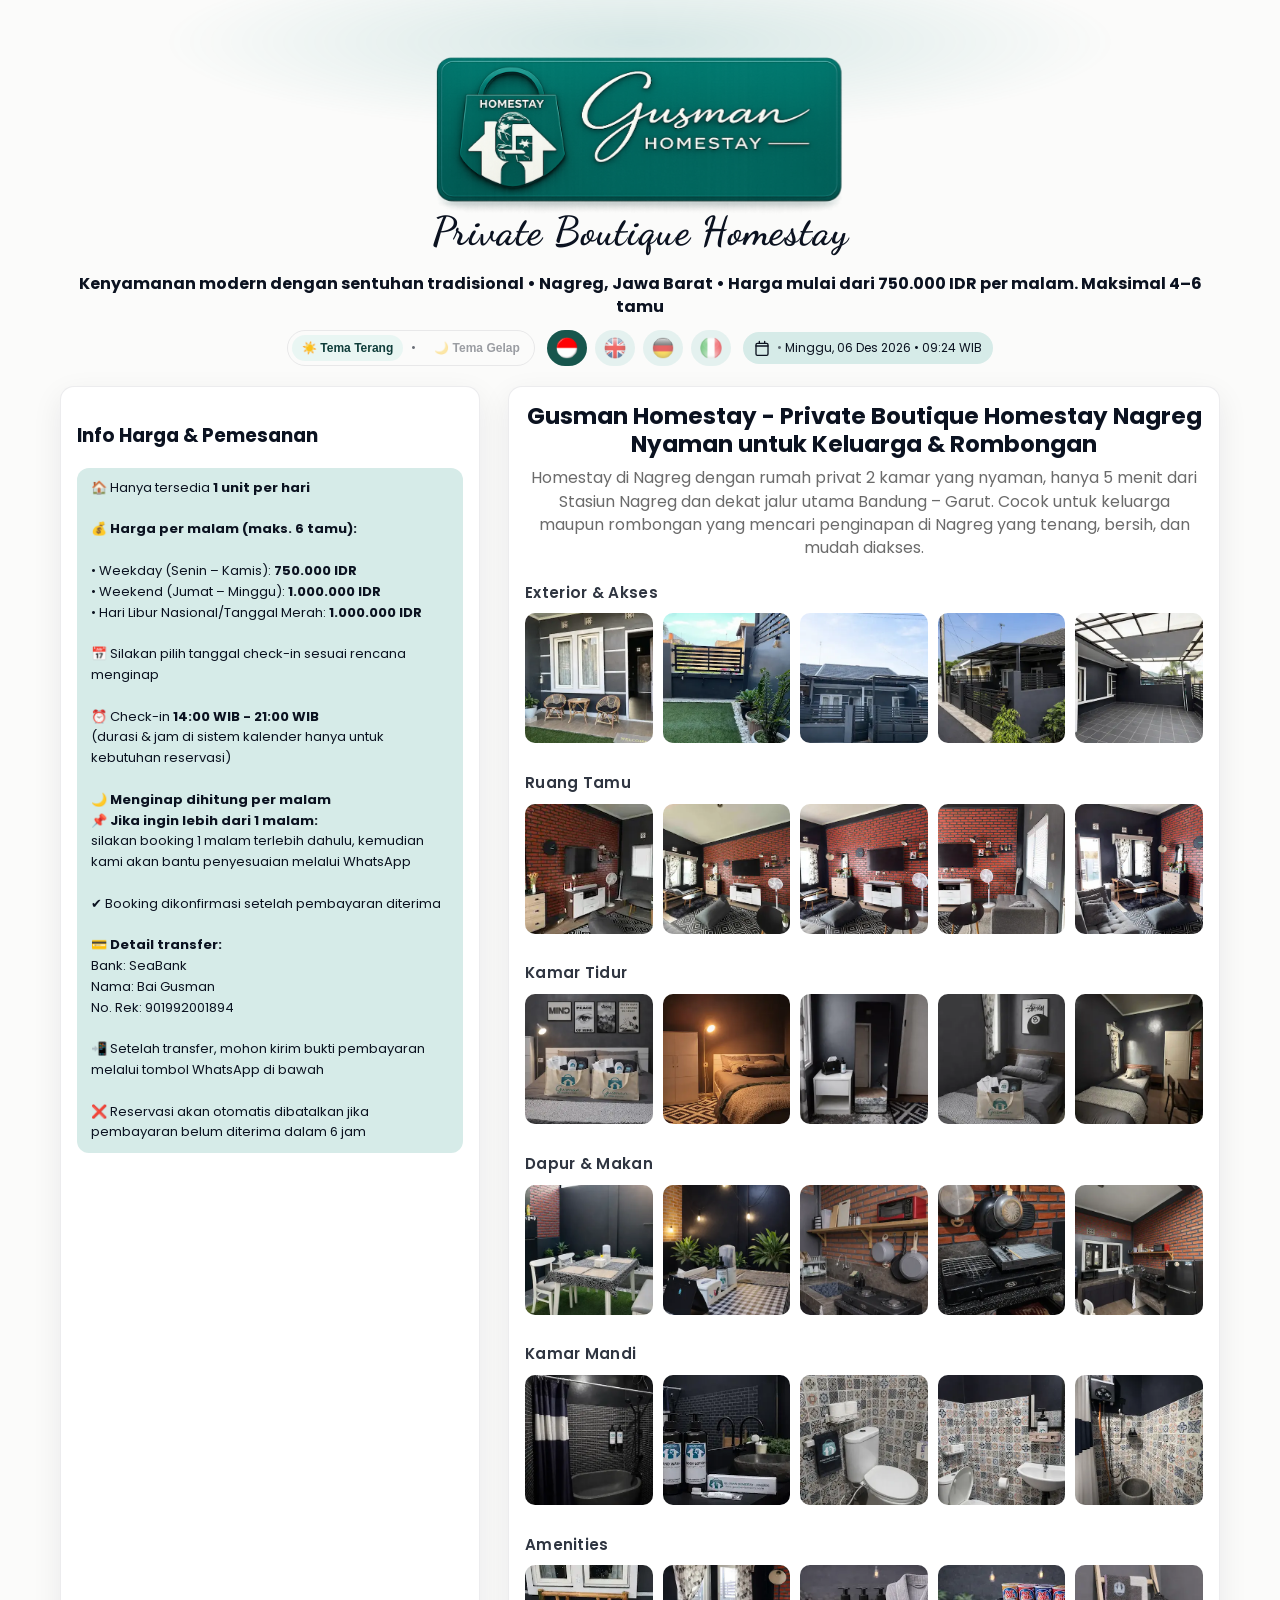
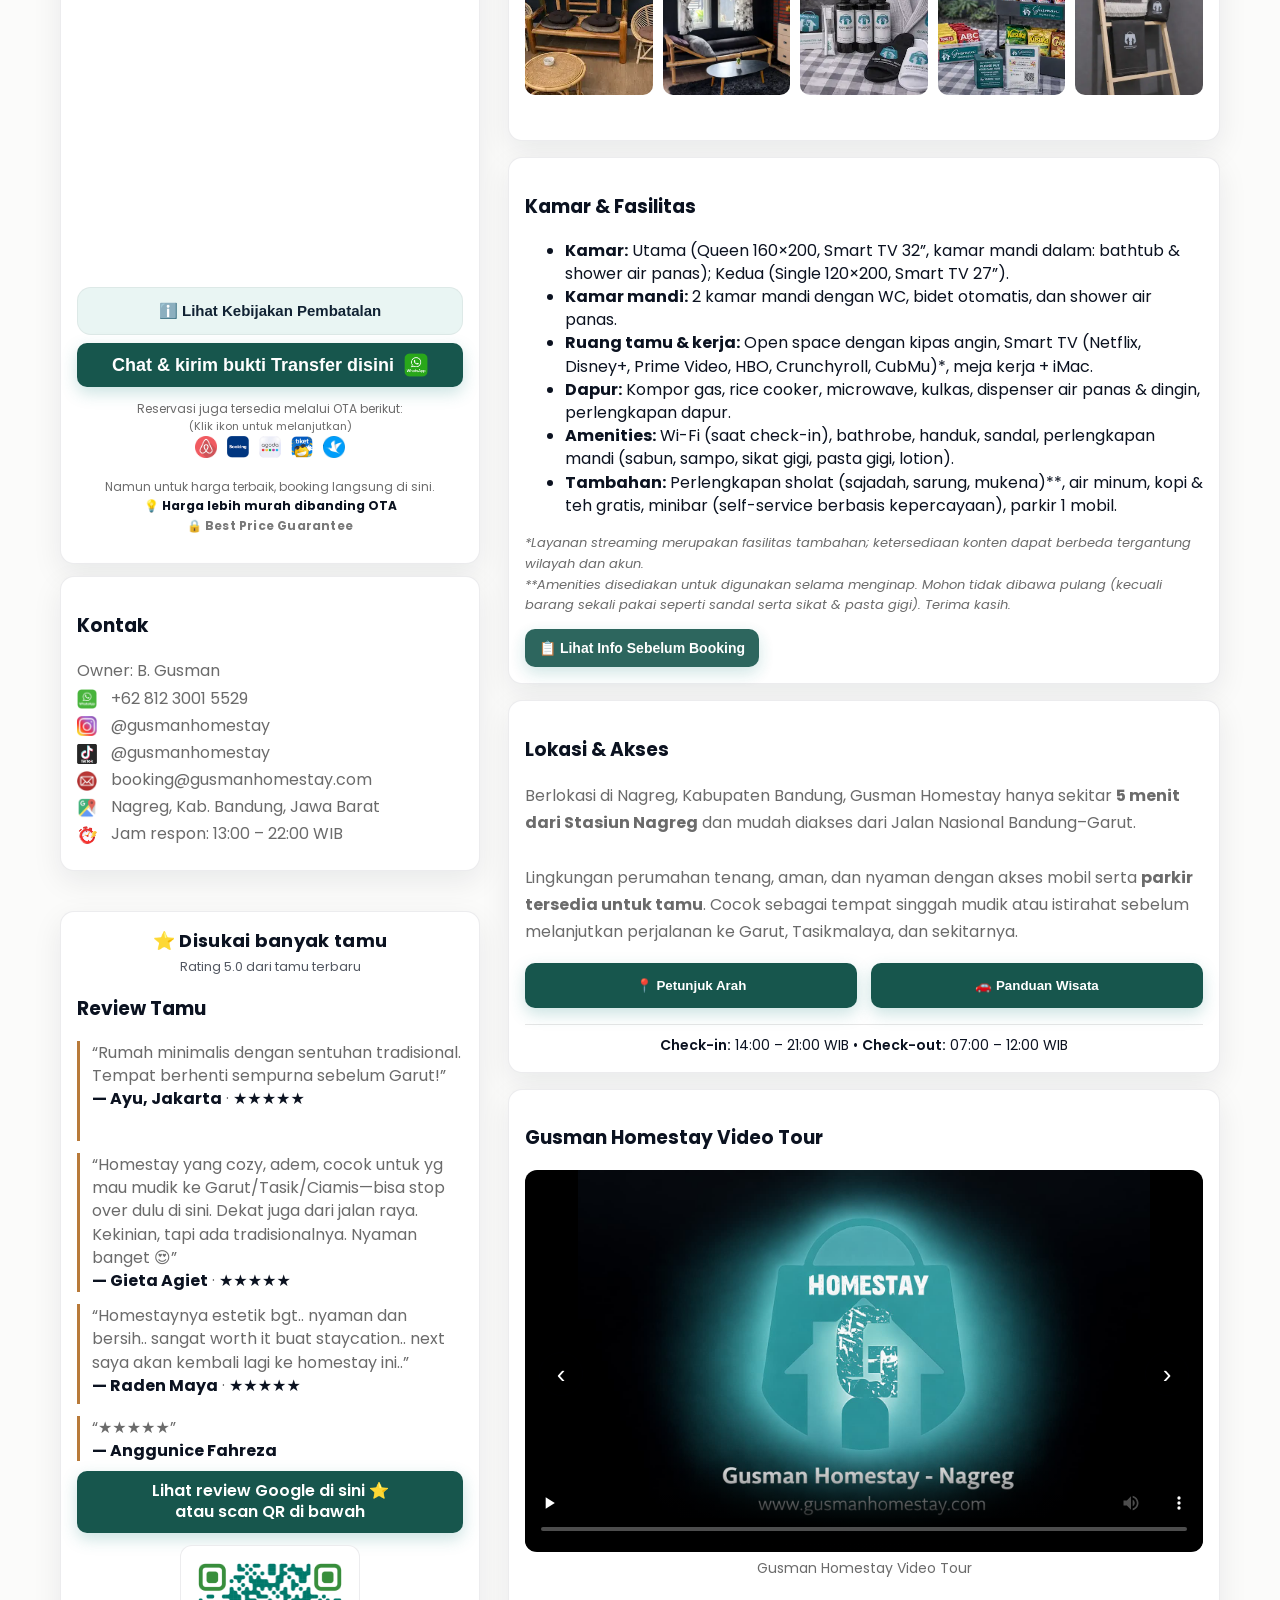
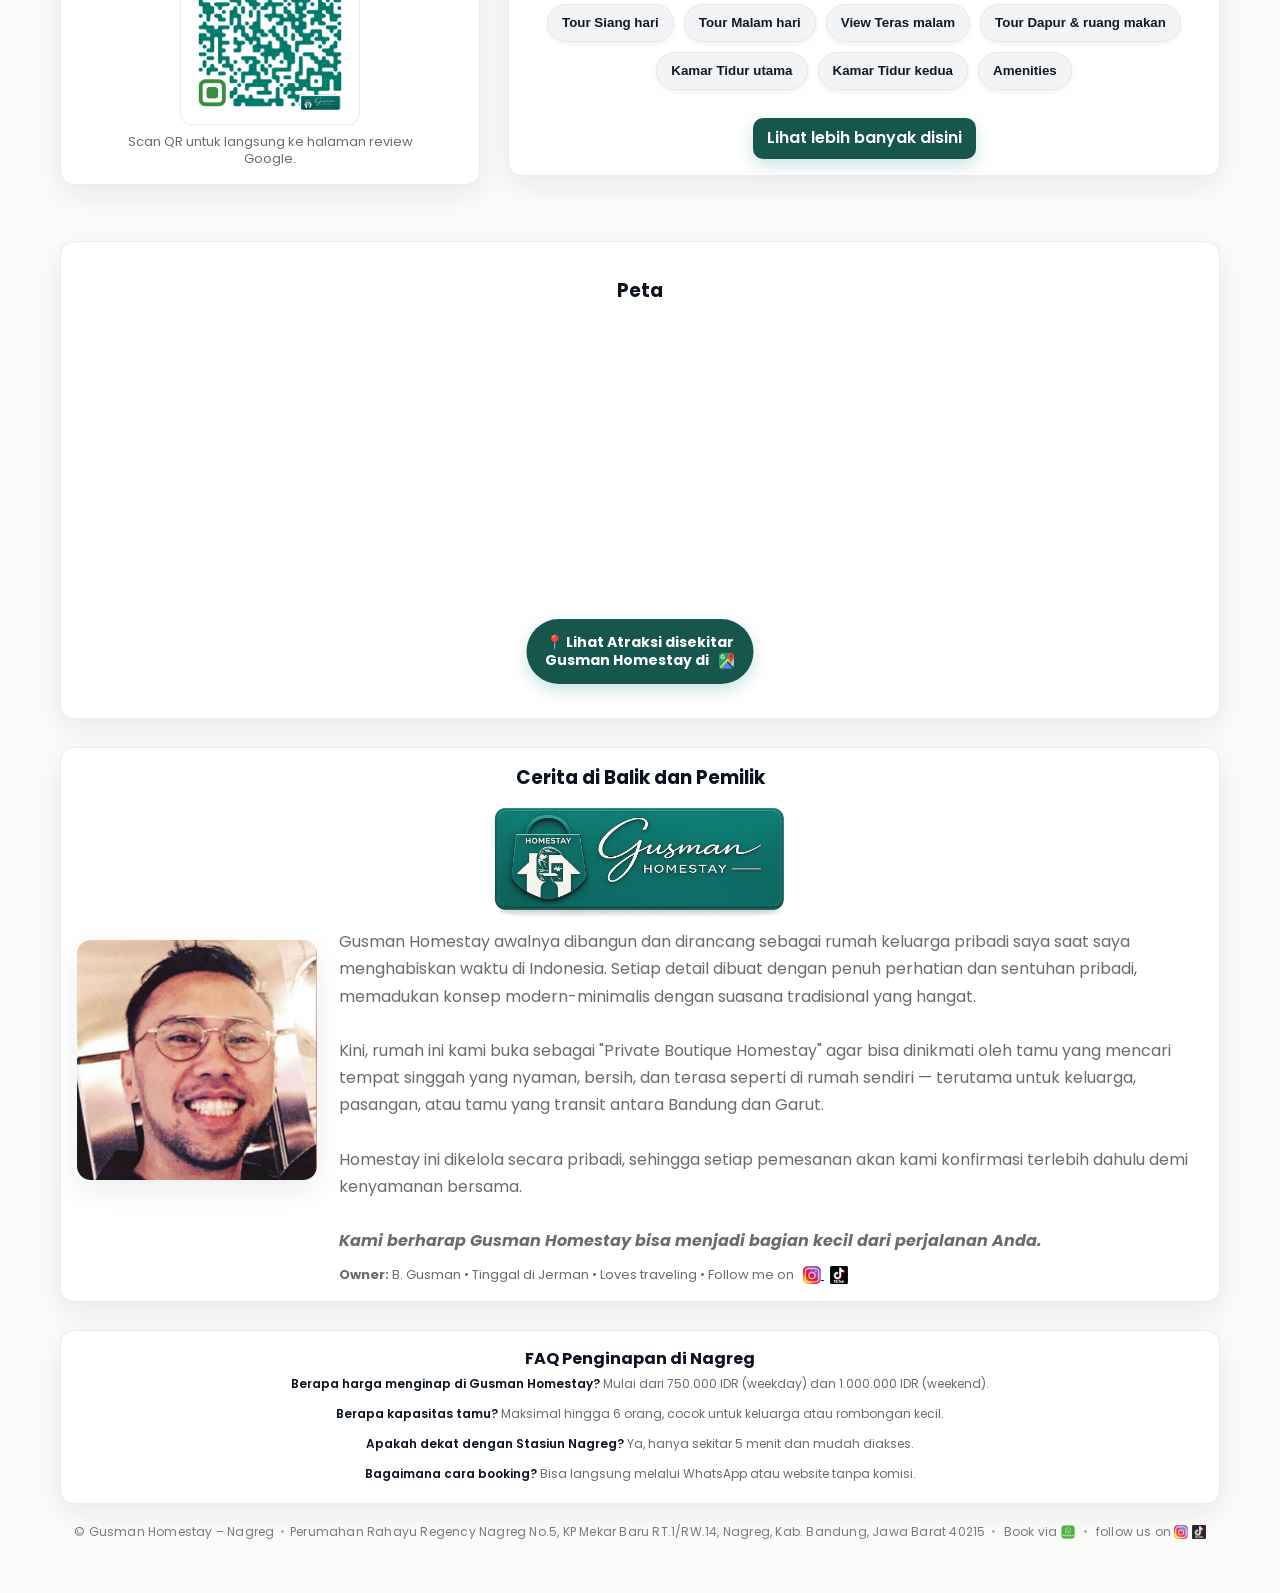
==== commit 33bc4de4: "Update index.html" ====
--- a/index.html
+++ b/index.html
@@ -2068,11 +2068,11 @@
 
 <!-- Indonesian -->
 <span class="lang id">
+  🏠 Hanya tersedia <strong>1 unit per hari</strong><br><br>
   💰 <strong>Harga per malam (maks. 6 tamu):</strong><br><br>
   • Weekday (Senin – Kamis): <strong>750.000 IDR</strong><br>
   • Weekend (Jumat – Minggu): <strong>1.000.000 IDR</strong><br>
   • Hari Libur Nasional/Tanggal Merah: <strong>1.000.000 IDR</strong><br><br>
-  🏠 Hanya tersedia <strong>1 unit per hari</strong><br><br>
   📅 Silakan pilih tanggal check-in sesuai rencana menginap<br><br>
   ⏰ Check-in <strong>14:00 WIB - 21:00 WIB</strong><br>
   (durasi & jam di sistem kalender hanya untuk kebutuhan reservasi)<br><br>
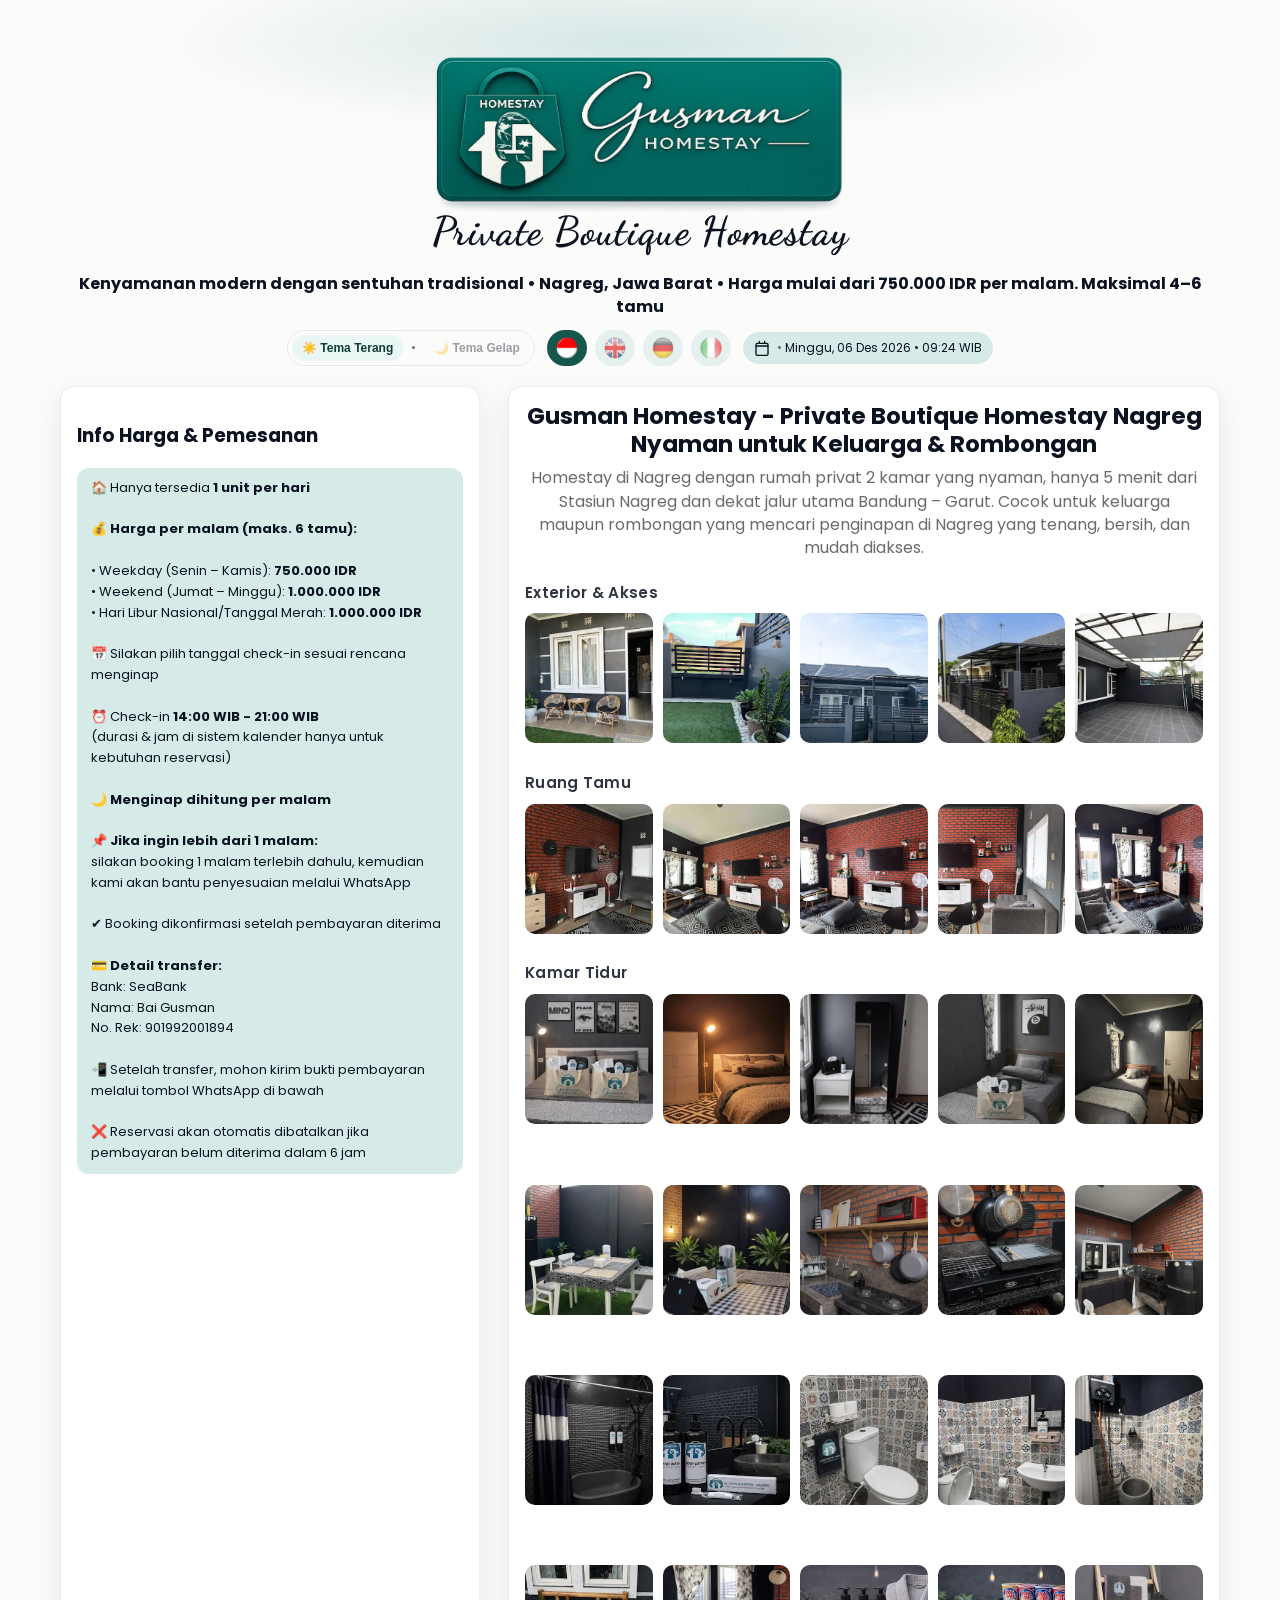
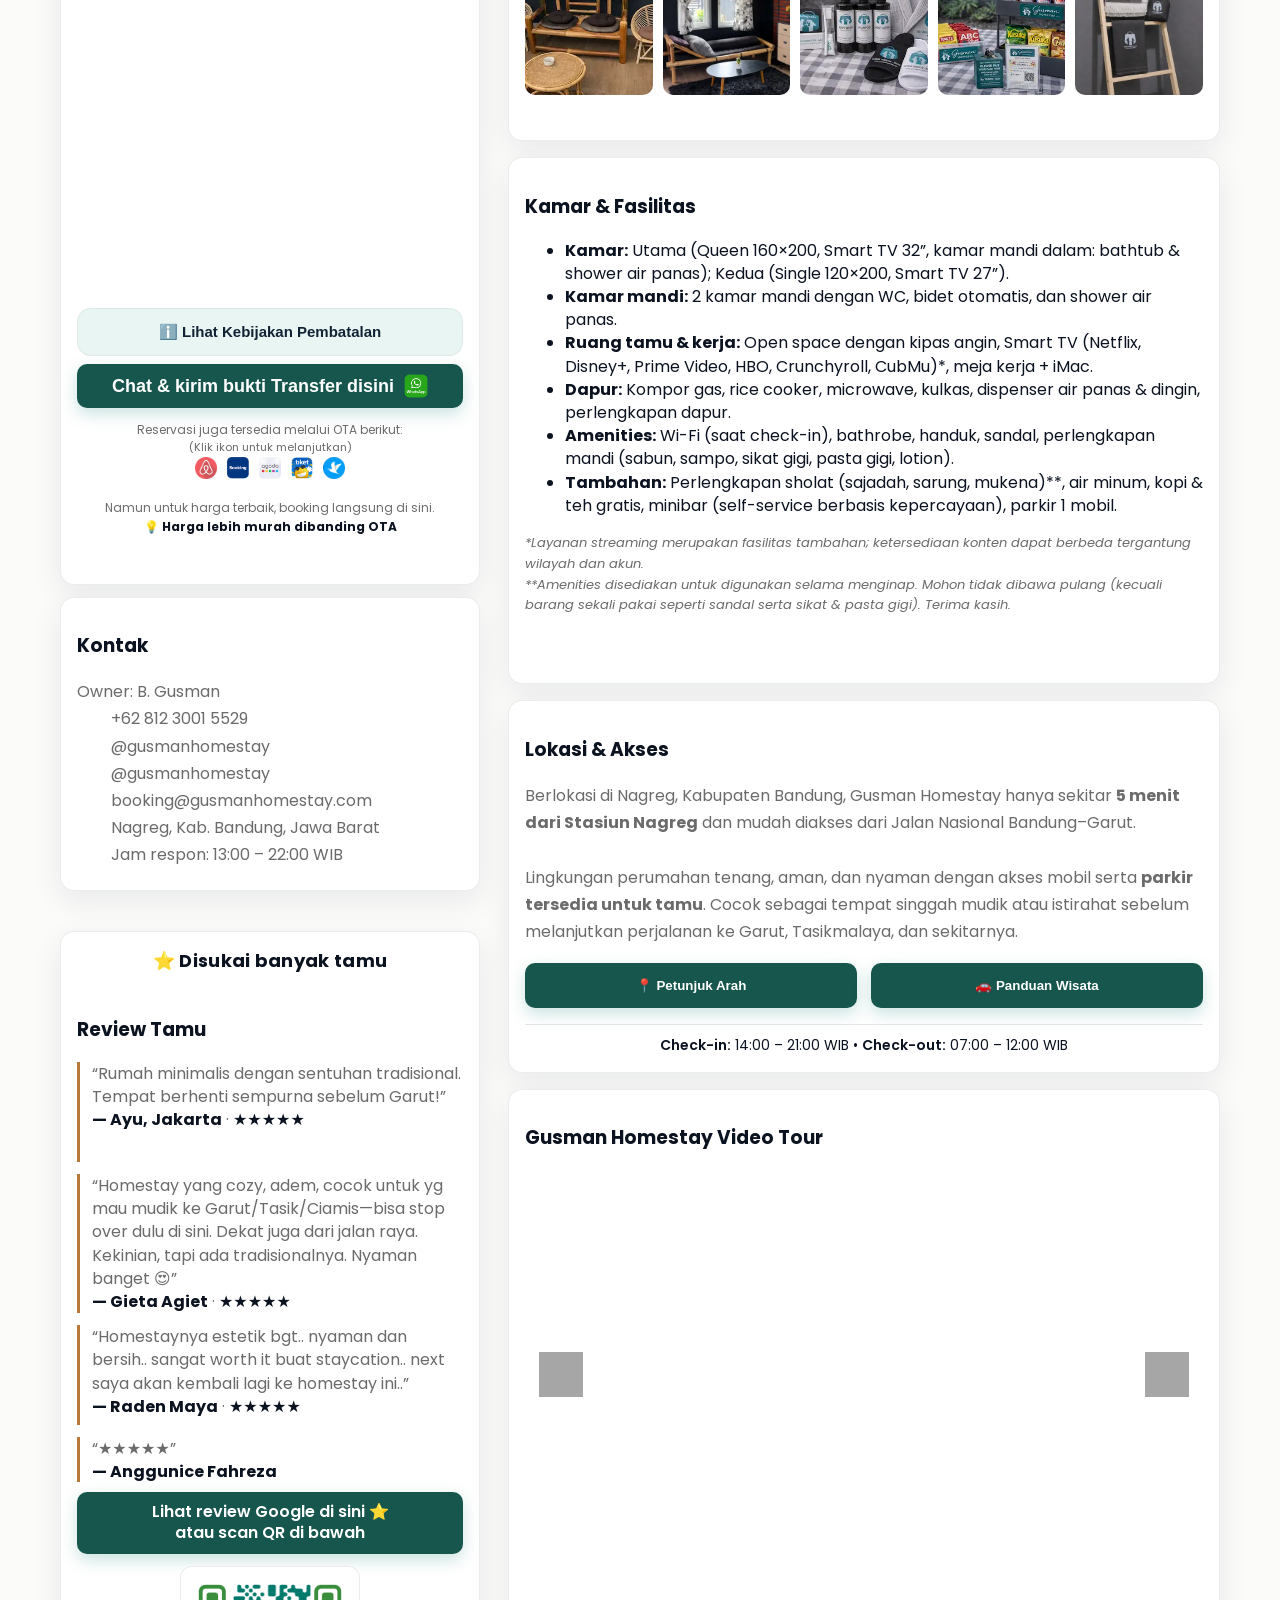
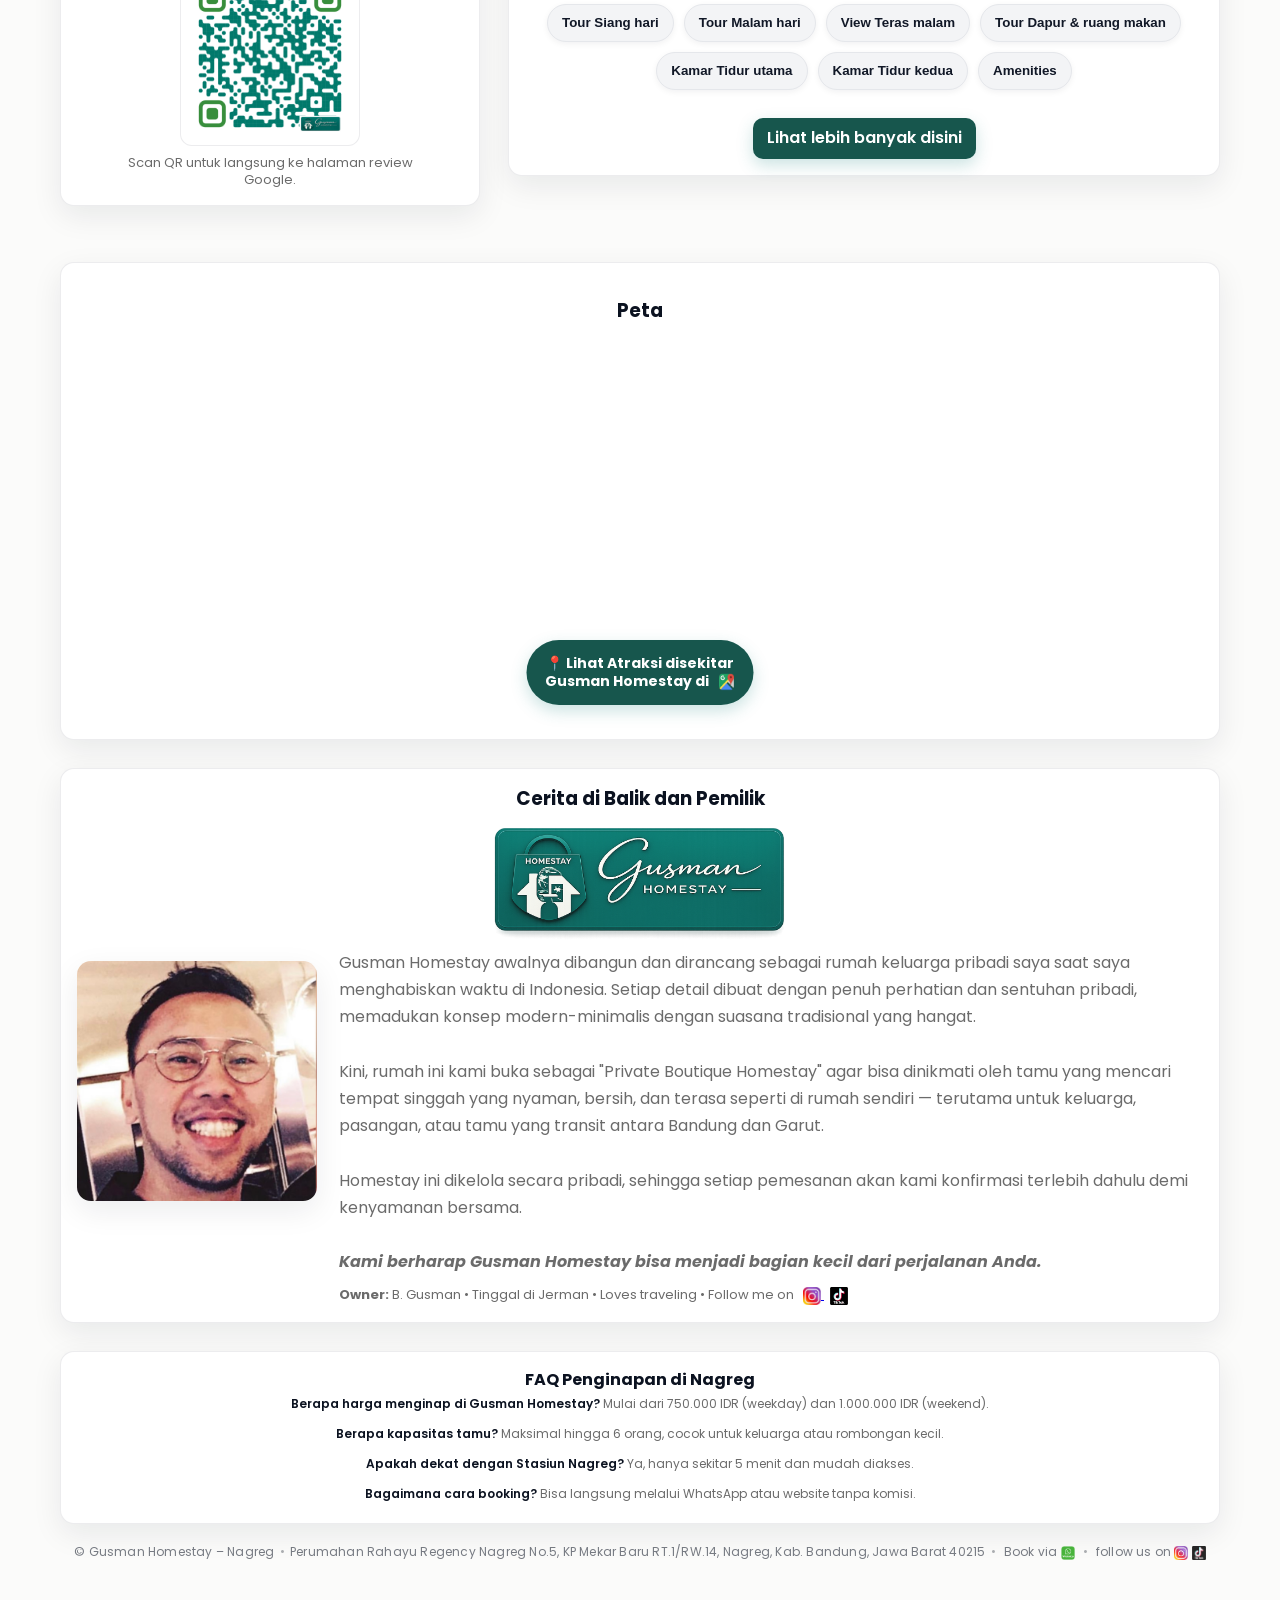
==== commit 906a5c1b: "Add line break after accommodation details Added line break after the accommodation information." ====
--- a/index.html
+++ b/index.html
@@ -2076,7 +2076,7 @@
   📅 Silakan pilih tanggal check-in sesuai rencana menginap<br><br>
   ⏰ Check-in <strong>14:00 WIB - 21:00 WIB</strong><br>
   (durasi & jam di sistem kalender hanya untuk kebutuhan reservasi)<br><br>
-  🌙 <strong>Menginap dihitung per malam</strong><br>
+  🌙 <strong>Menginap dihitung per malam</strong><br><br>
   📌 <strong>Jika ingin lebih dari 1 malam:</strong><br>silakan booking 1 malam terlebih dahulu, kemudian kami akan bantu penyesuaian melalui WhatsApp<br><br>
   ✔ Booking dikonfirmasi setelah pembayaran diterima<br><br>
   💳 <strong>Detail transfer:</strong><br>
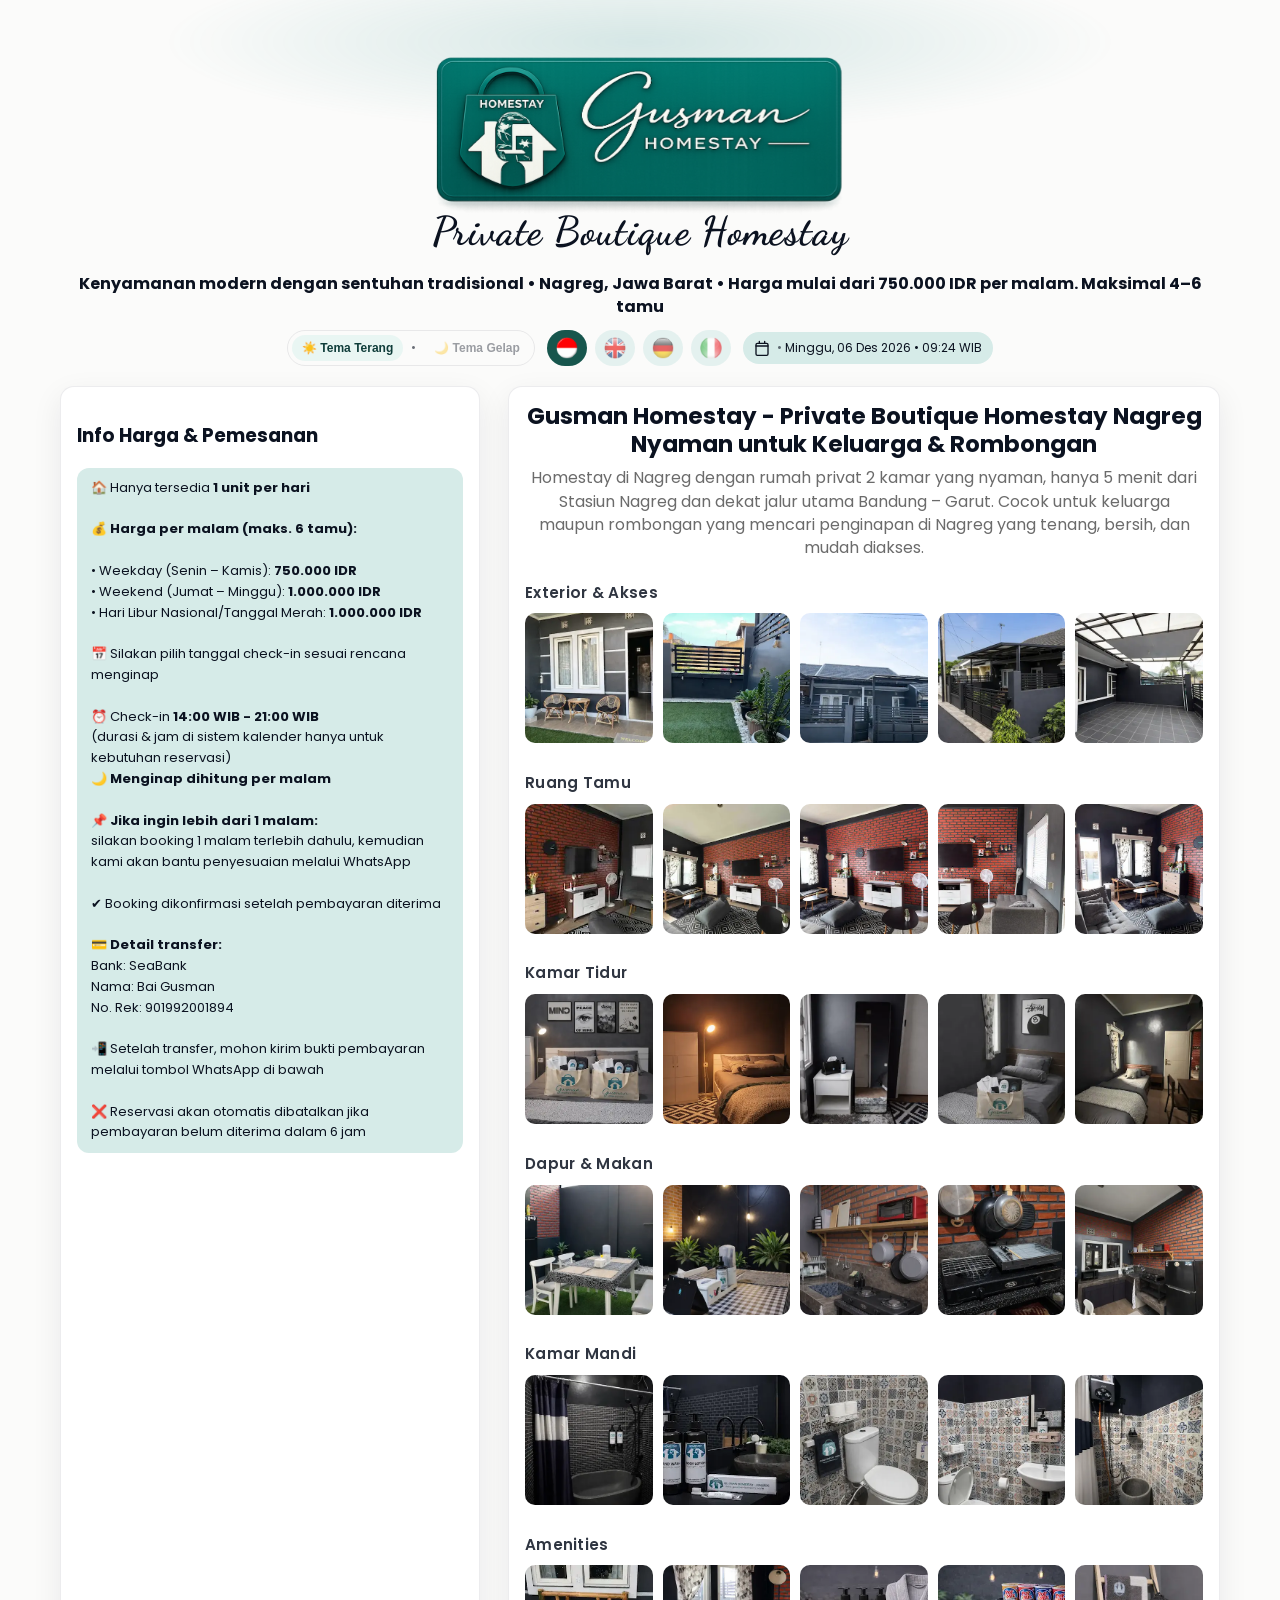
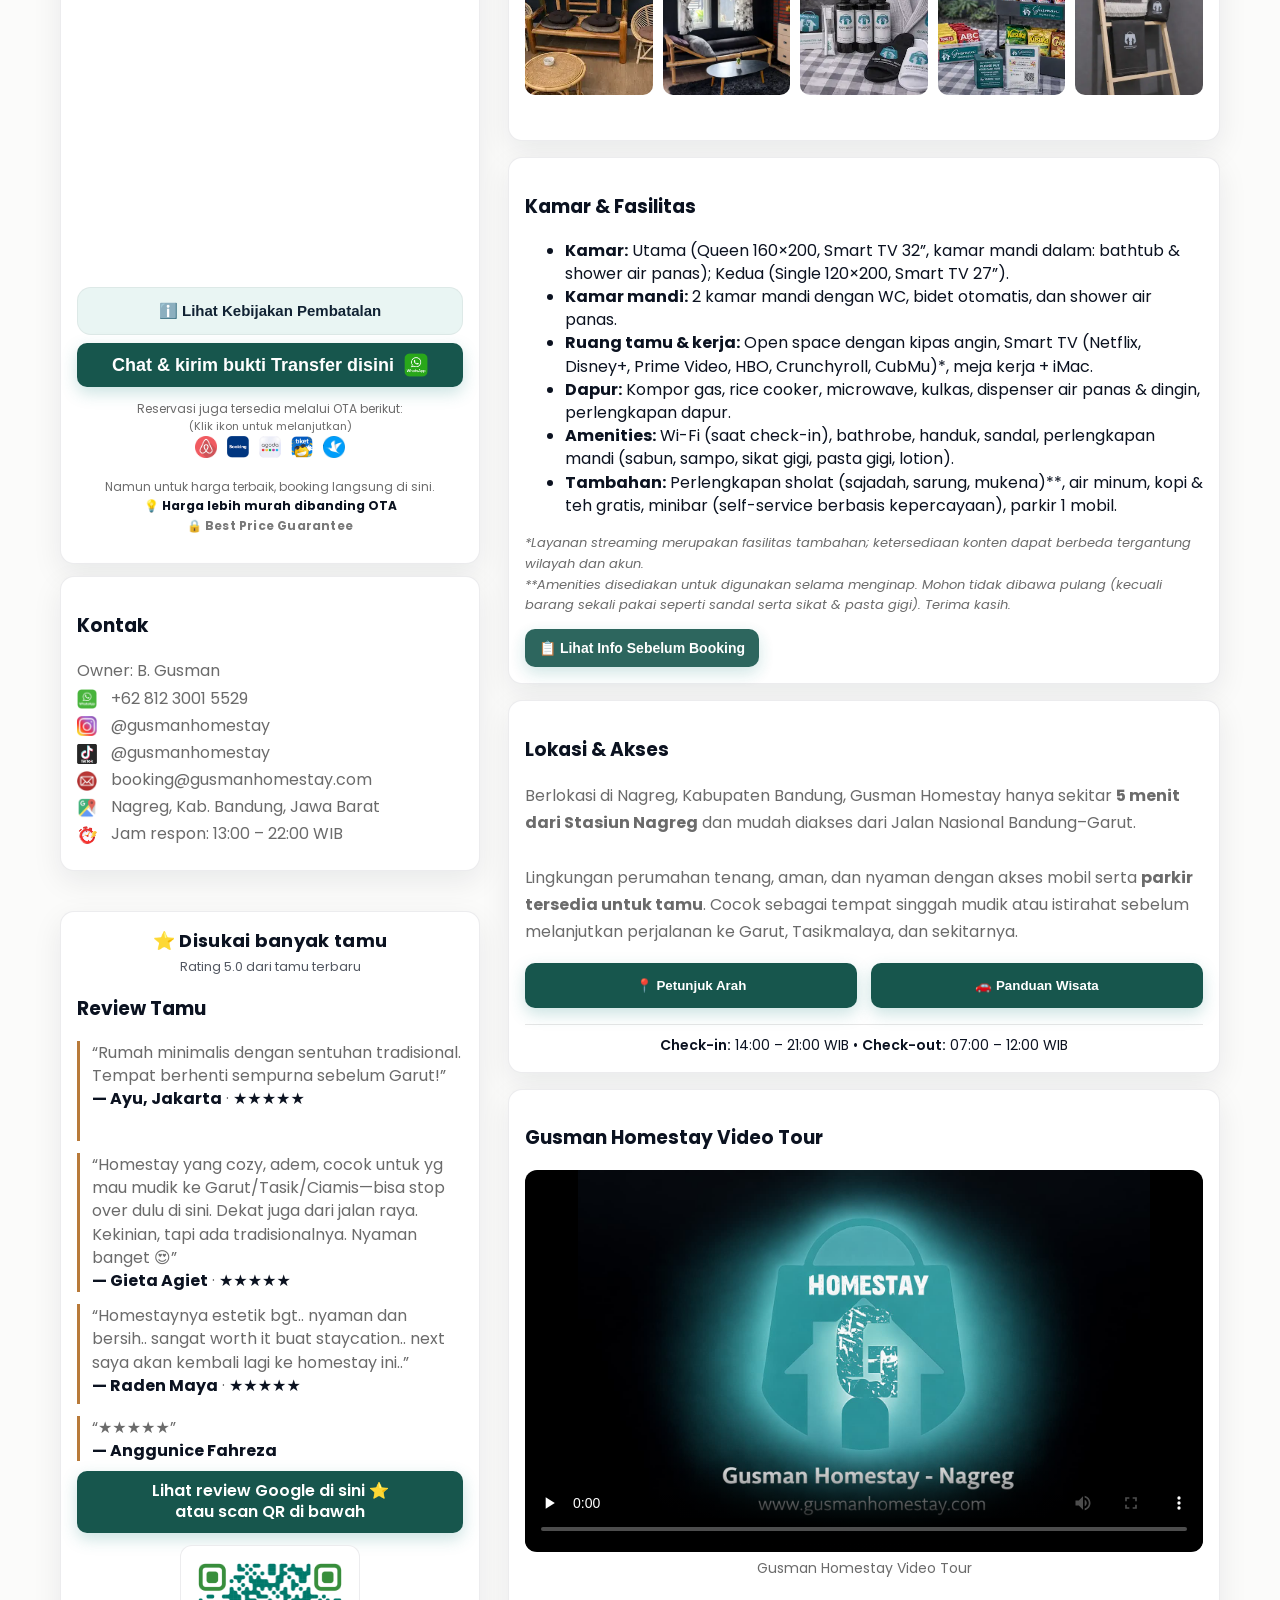
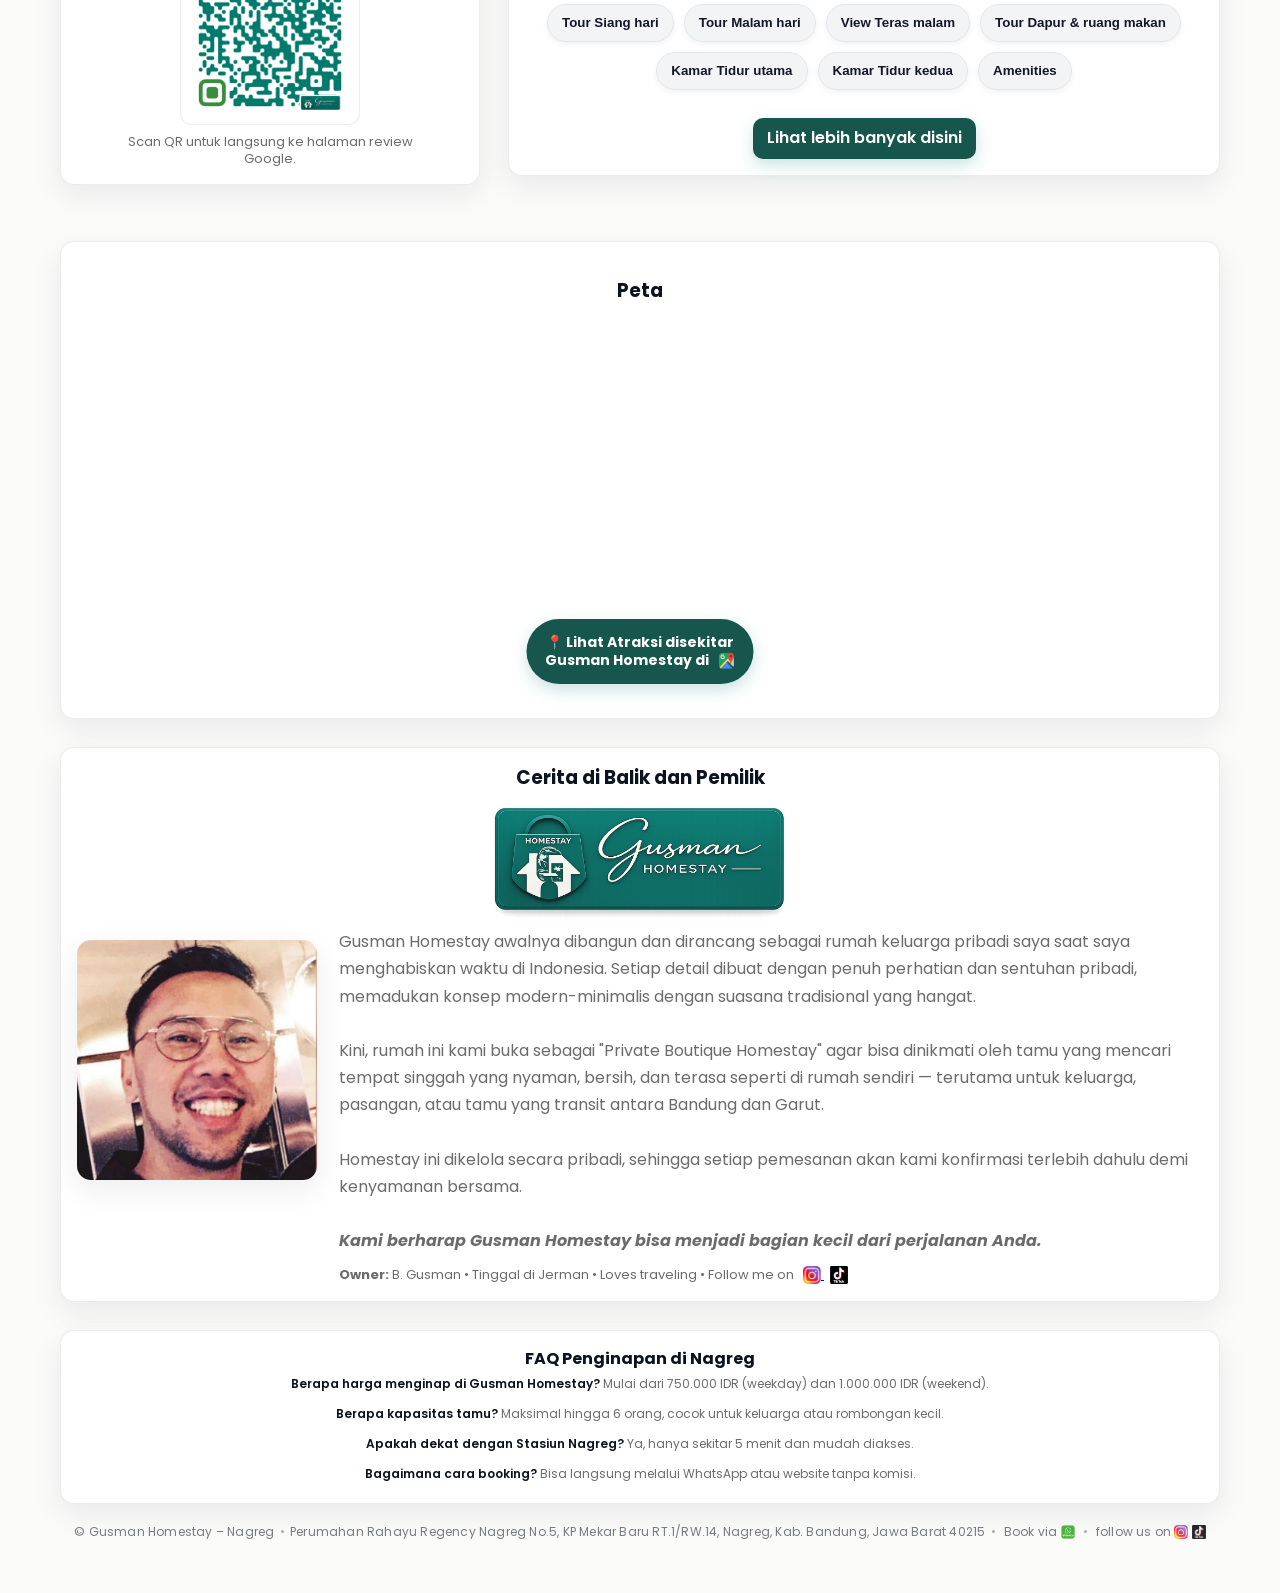
==== commit 1c0e5368: "Fix formatting of check-in duration note in index.html" ====
--- a/index.html
+++ b/index.html
@@ -2075,7 +2075,7 @@
   • Hari Libur Nasional/Tanggal Merah: <strong>1.000.000 IDR</strong><br><br>
   📅 Silakan pilih tanggal check-in sesuai rencana menginap<br><br>
   ⏰ Check-in <strong>14:00 WIB - 21:00 WIB</strong><br>
-  (durasi & jam di sistem kalender hanya untuk kebutuhan reservasi)<br><br>
+  (durasi & jam di sistem kalender hanya untuk kebutuhan reservasi)<br>
   🌙 <strong>Menginap dihitung per malam</strong><br><br>
   📌 <strong>Jika ingin lebih dari 1 malam:</strong><br>silakan booking 1 malam terlebih dahulu, kemudian kami akan bantu penyesuaian melalui WhatsApp<br><br>
   ✔ Booking dikonfirmasi setelah pembayaran diterima<br><br>
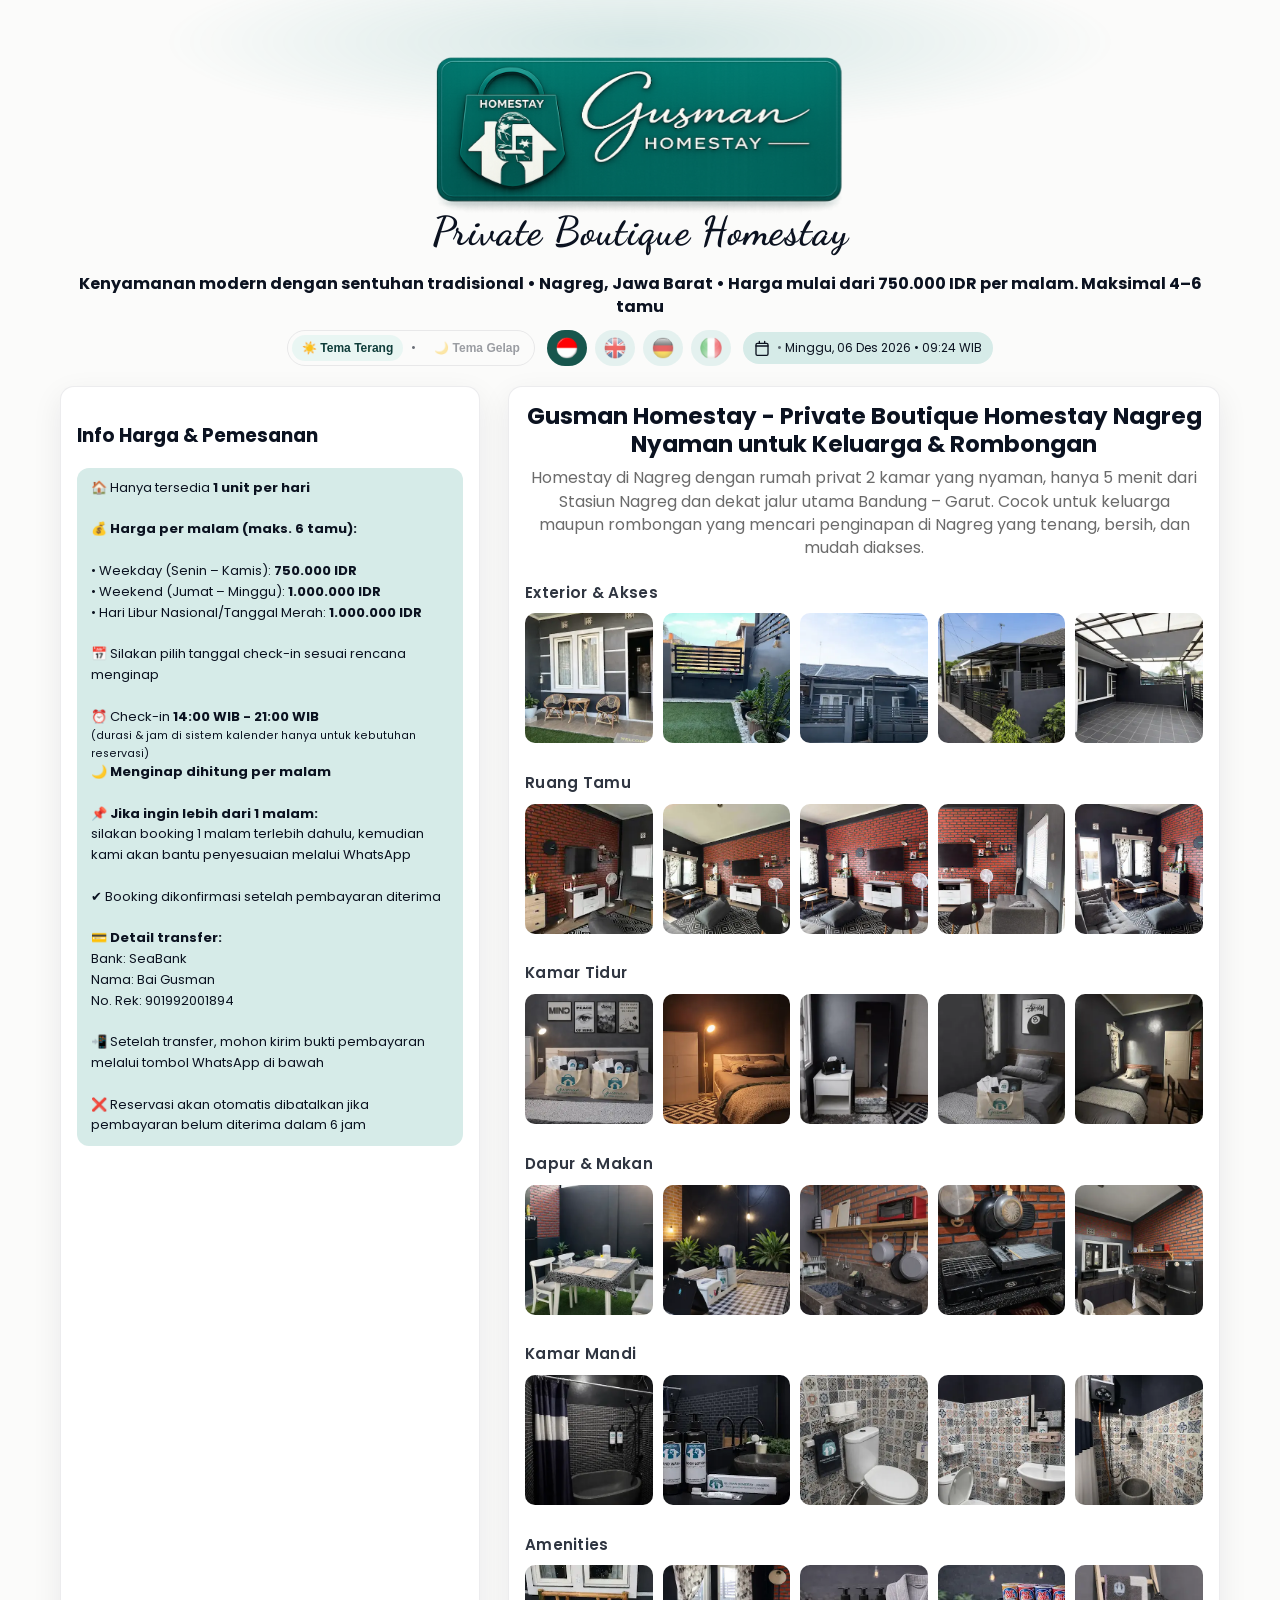
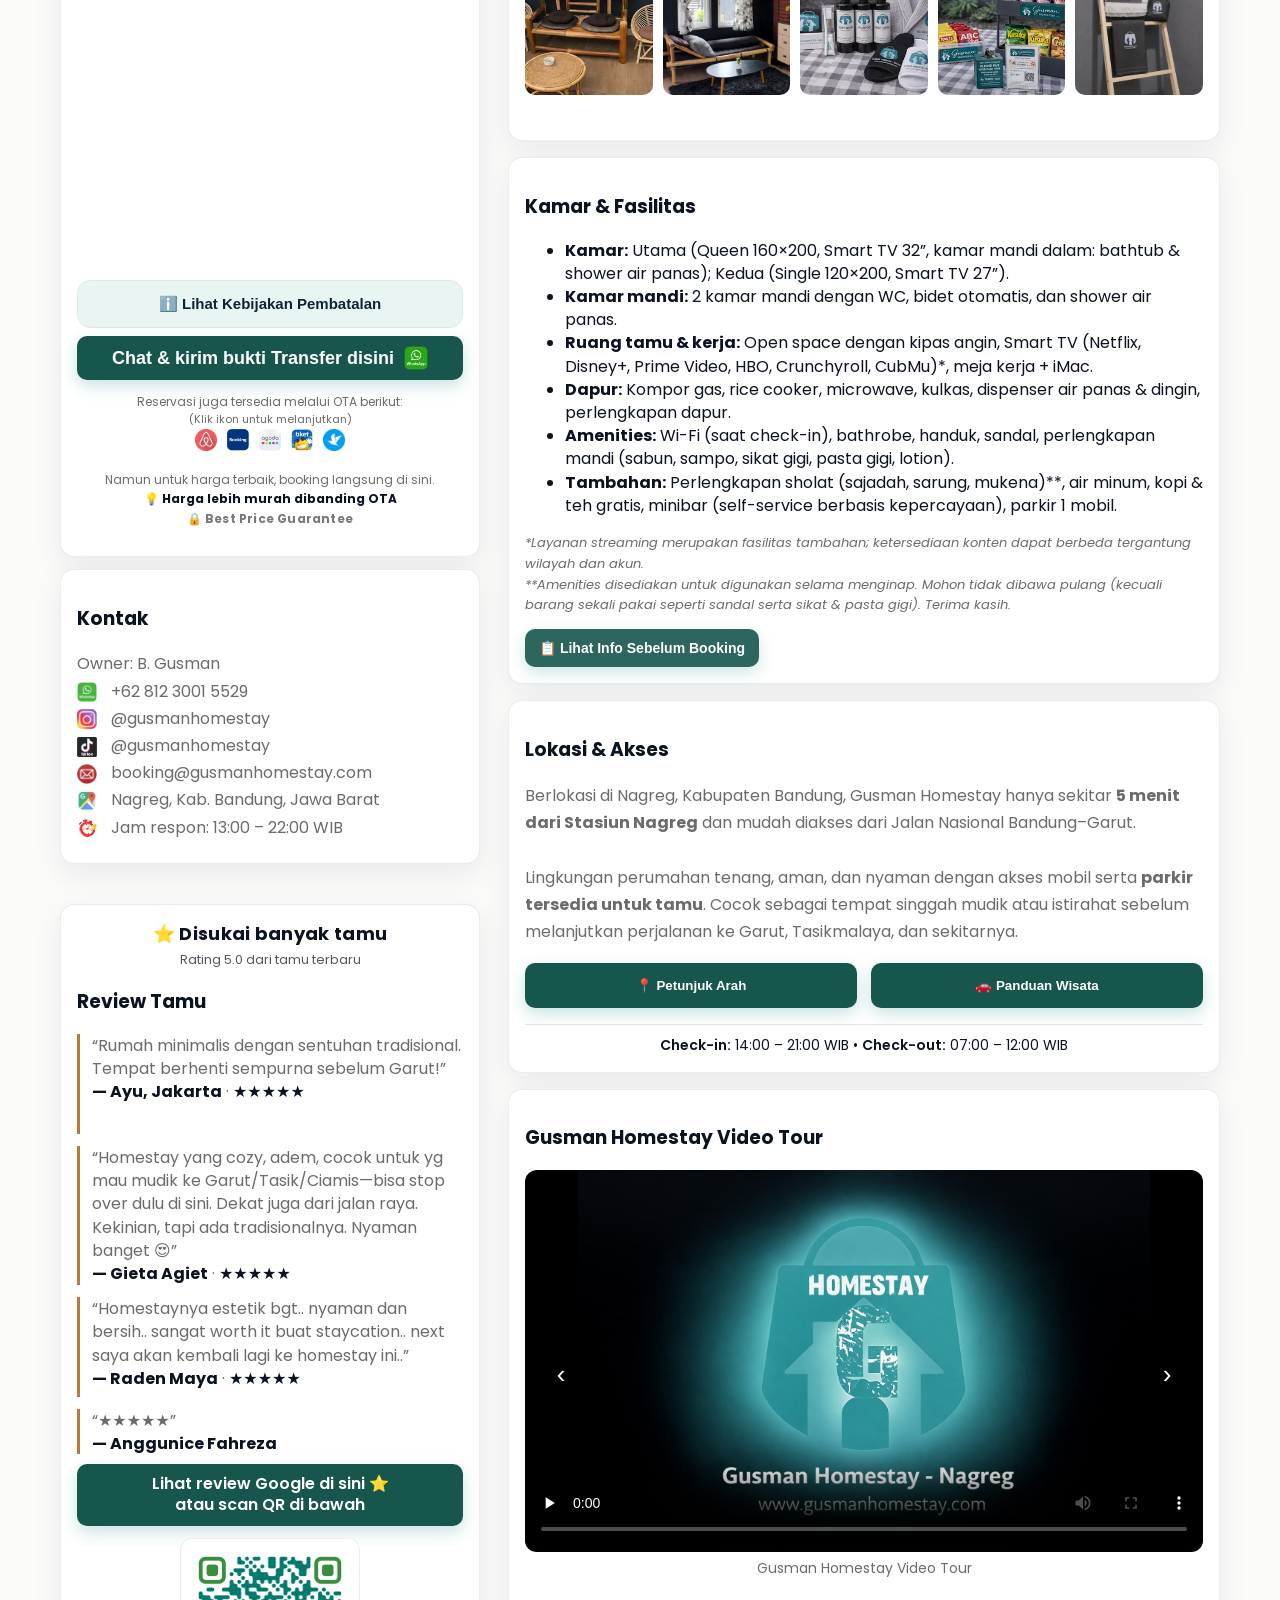
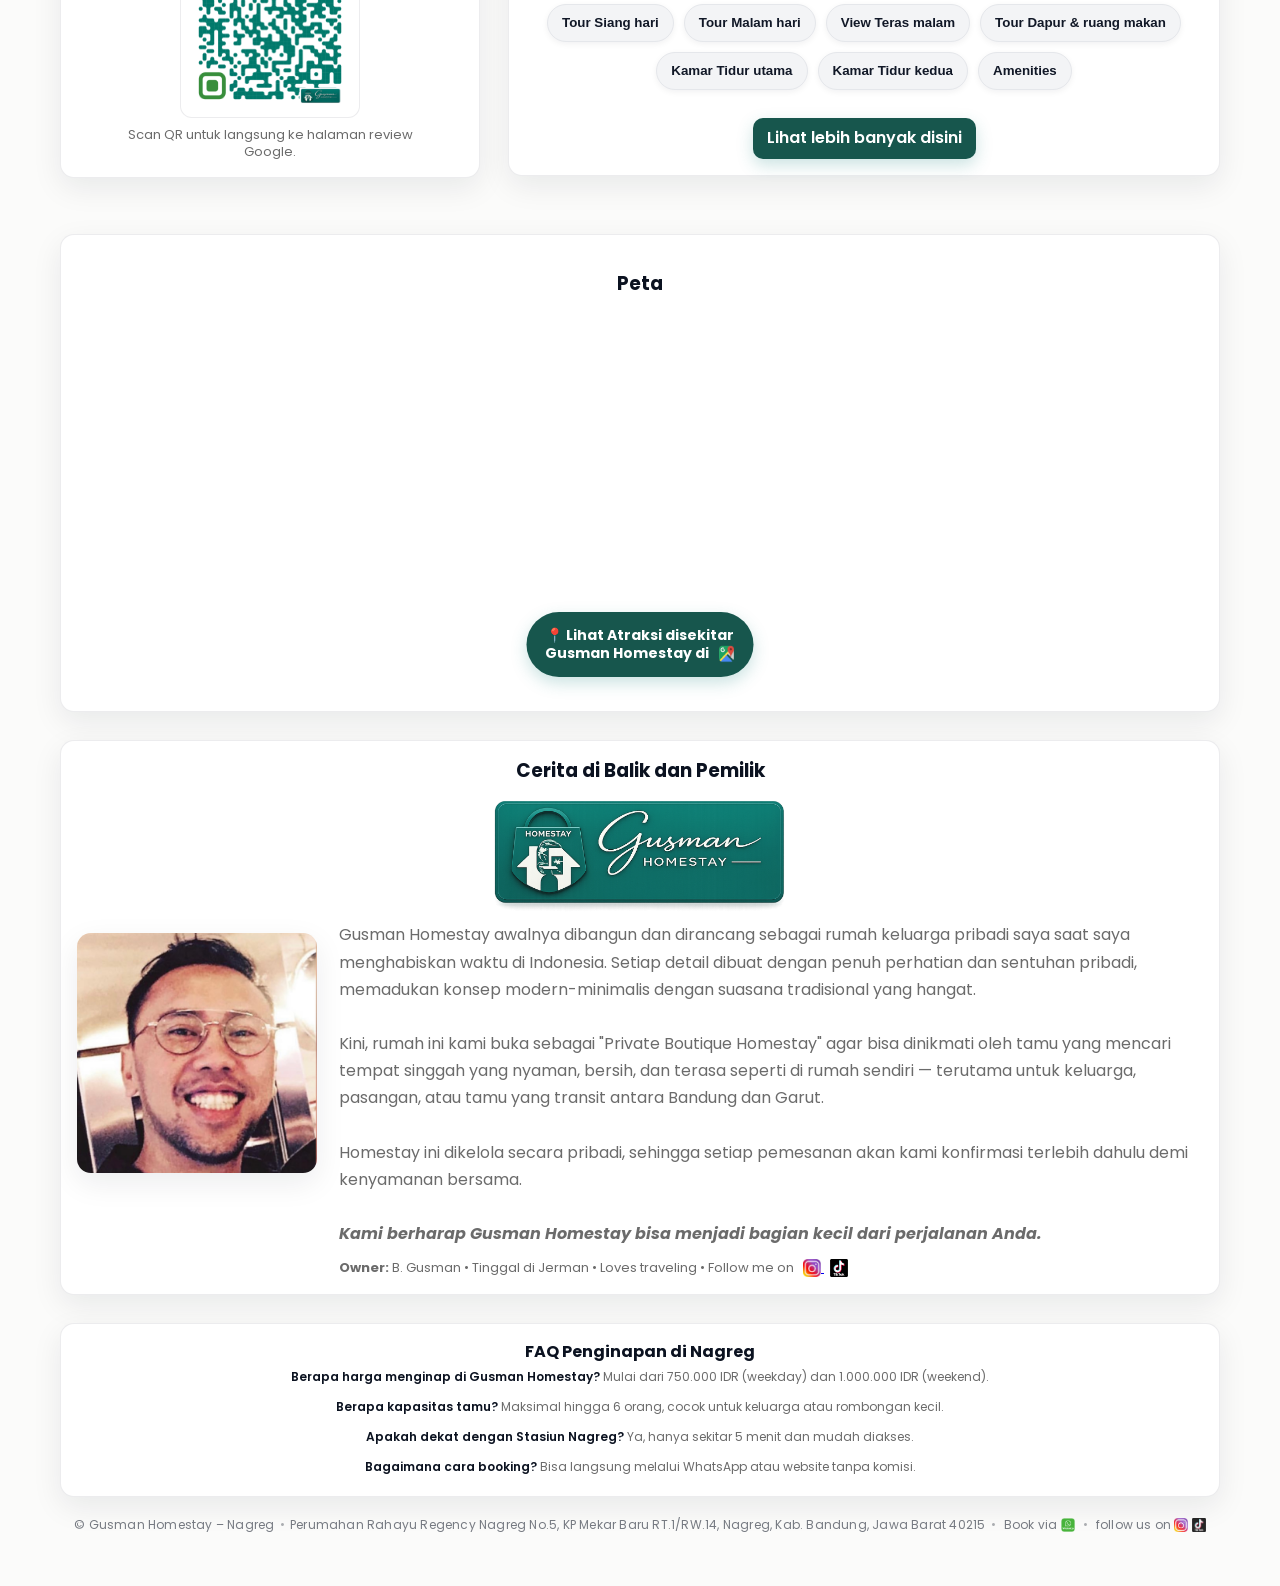
==== commit da9e55ad: "Update index.html" ====
--- a/index.html
+++ b/index.html
@@ -2075,7 +2075,7 @@
   • Hari Libur Nasional/Tanggal Merah: <strong>1.000.000 IDR</strong><br><br>
   📅 Silakan pilih tanggal check-in sesuai rencana menginap<br><br>
   ⏰ Check-in <strong>14:00 WIB - 21:00 WIB</strong><br>
-  (durasi & jam di sistem kalender hanya untuk kebutuhan reservasi)<br>
+   <small>(durasi & jam di sistem kalender hanya untuk kebutuhan reservasi)</small><br>
   🌙 <strong>Menginap dihitung per malam</strong><br><br>
   📌 <strong>Jika ingin lebih dari 1 malam:</strong><br>silakan booking 1 malam terlebih dahulu, kemudian kami akan bantu penyesuaian melalui WhatsApp<br><br>
   ✔ Booking dikonfirmasi setelah pembayaran diterima<br><br>
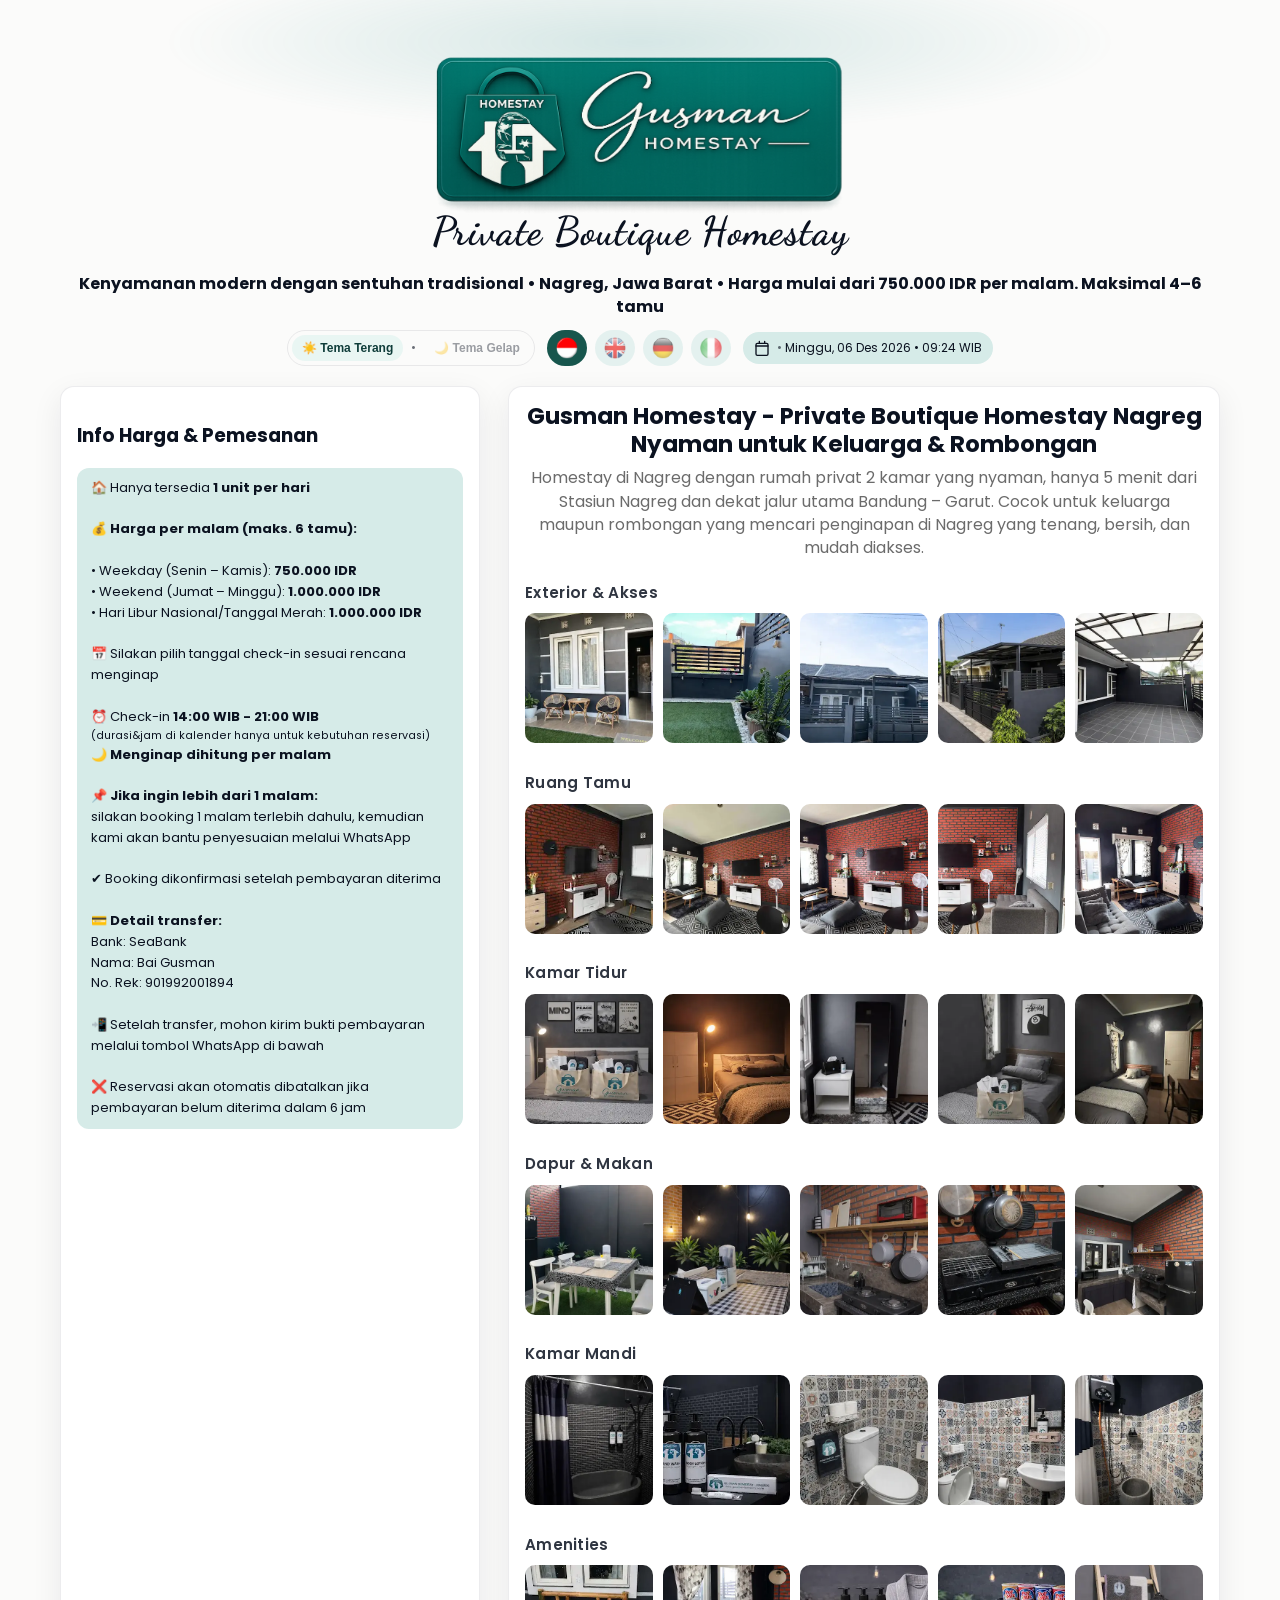
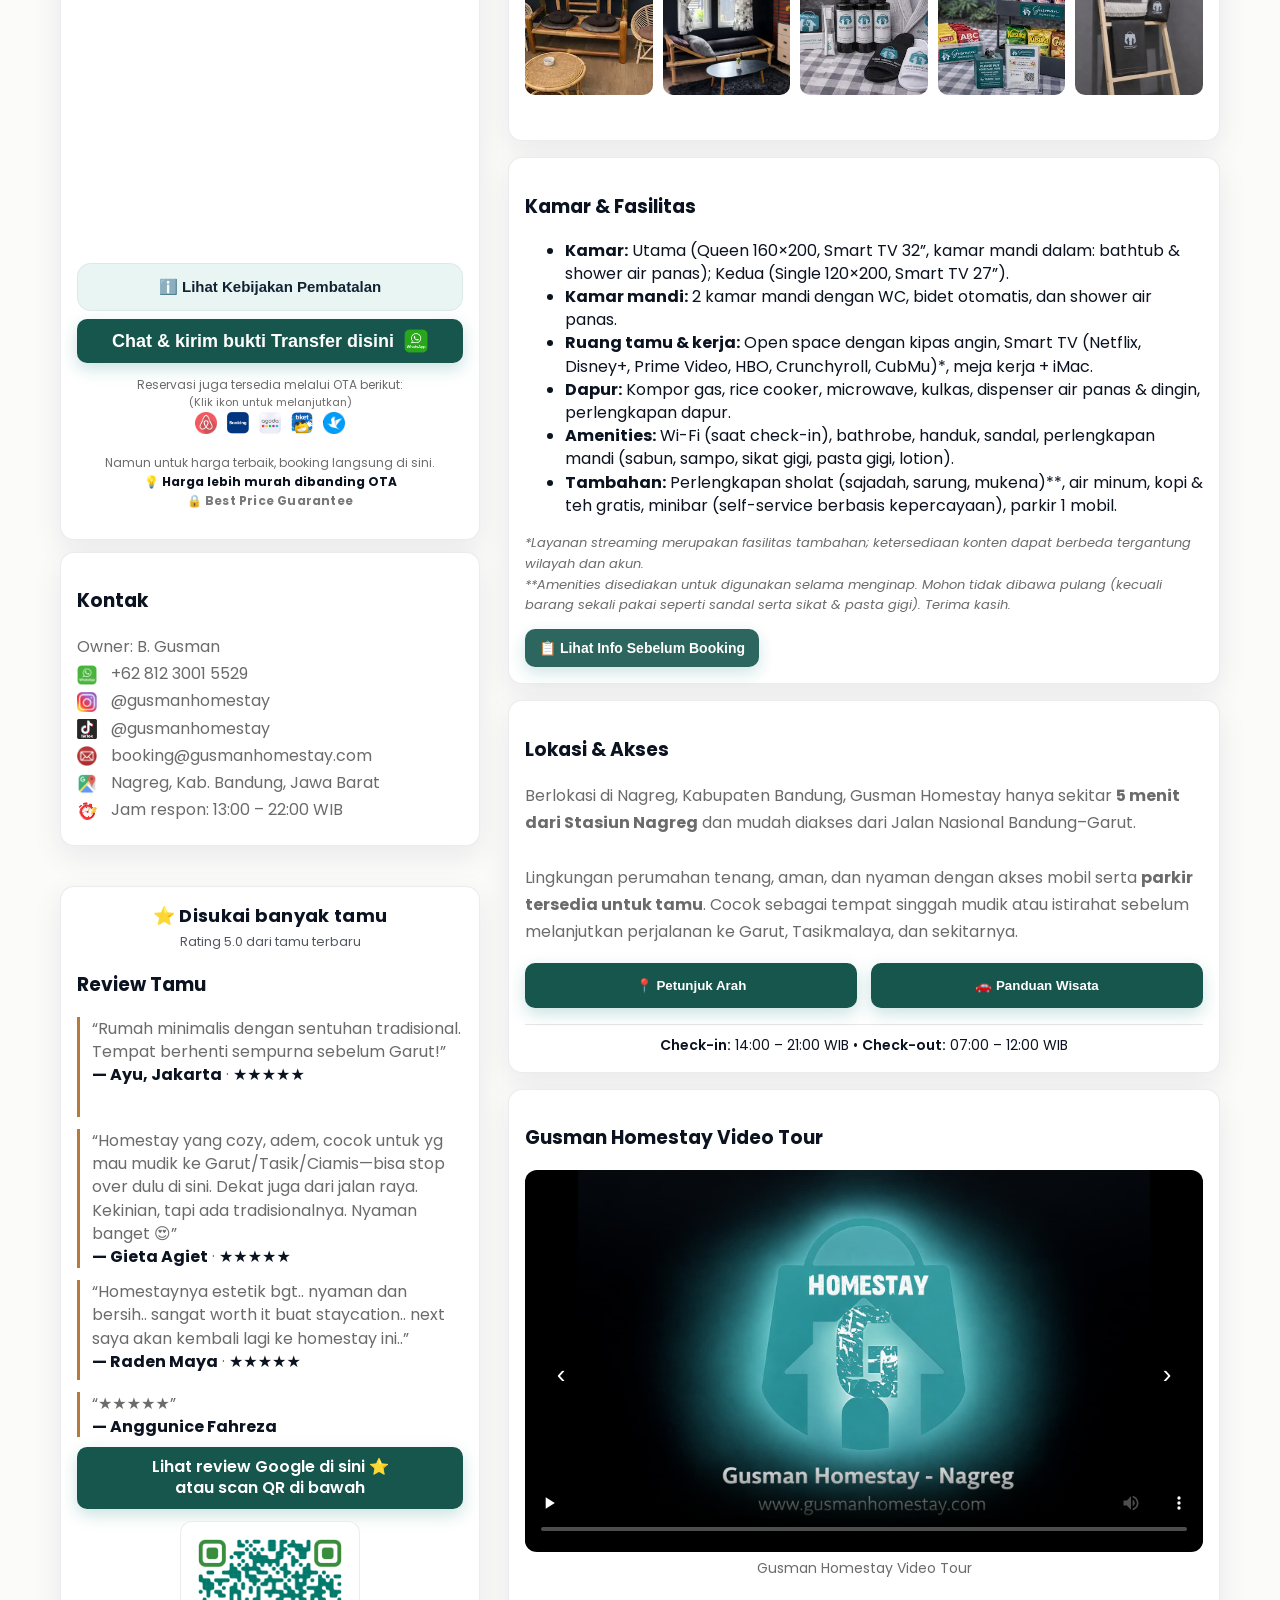
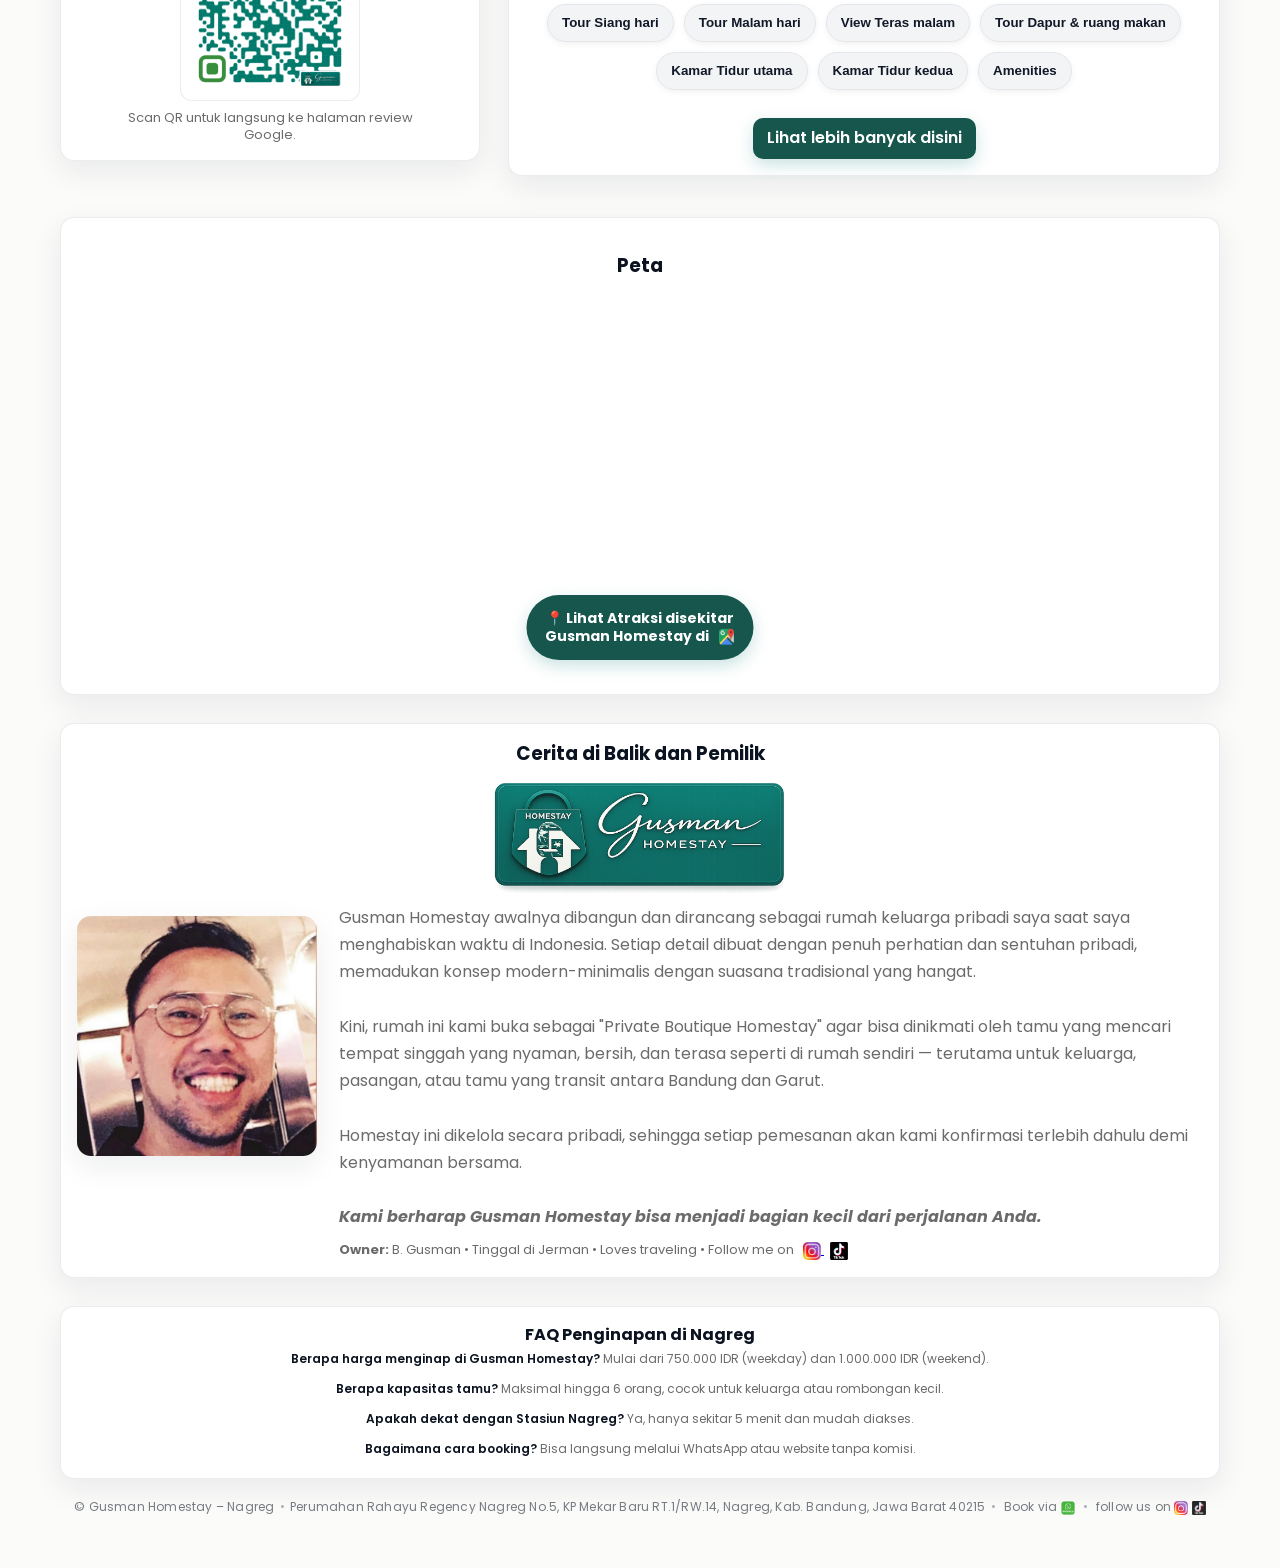
==== commit eca21f7f: "Fix formatting in check-in information section" ====
--- a/index.html
+++ b/index.html
@@ -2075,7 +2075,7 @@
   • Hari Libur Nasional/Tanggal Merah: <strong>1.000.000 IDR</strong><br><br>
   📅 Silakan pilih tanggal check-in sesuai rencana menginap<br><br>
   ⏰ Check-in <strong>14:00 WIB - 21:00 WIB</strong><br>
-   <small>(durasi & jam di sistem kalender hanya untuk kebutuhan reservasi)</small><br>
+   <small>(durasi&jam di kalender hanya untuk kebutuhan reservasi)</small><br>
   🌙 <strong>Menginap dihitung per malam</strong><br><br>
   📌 <strong>Jika ingin lebih dari 1 malam:</strong><br>silakan booking 1 malam terlebih dahulu, kemudian kami akan bantu penyesuaian melalui WhatsApp<br><br>
   ✔ Booking dikonfirmasi setelah pembayaran diterima<br><br>
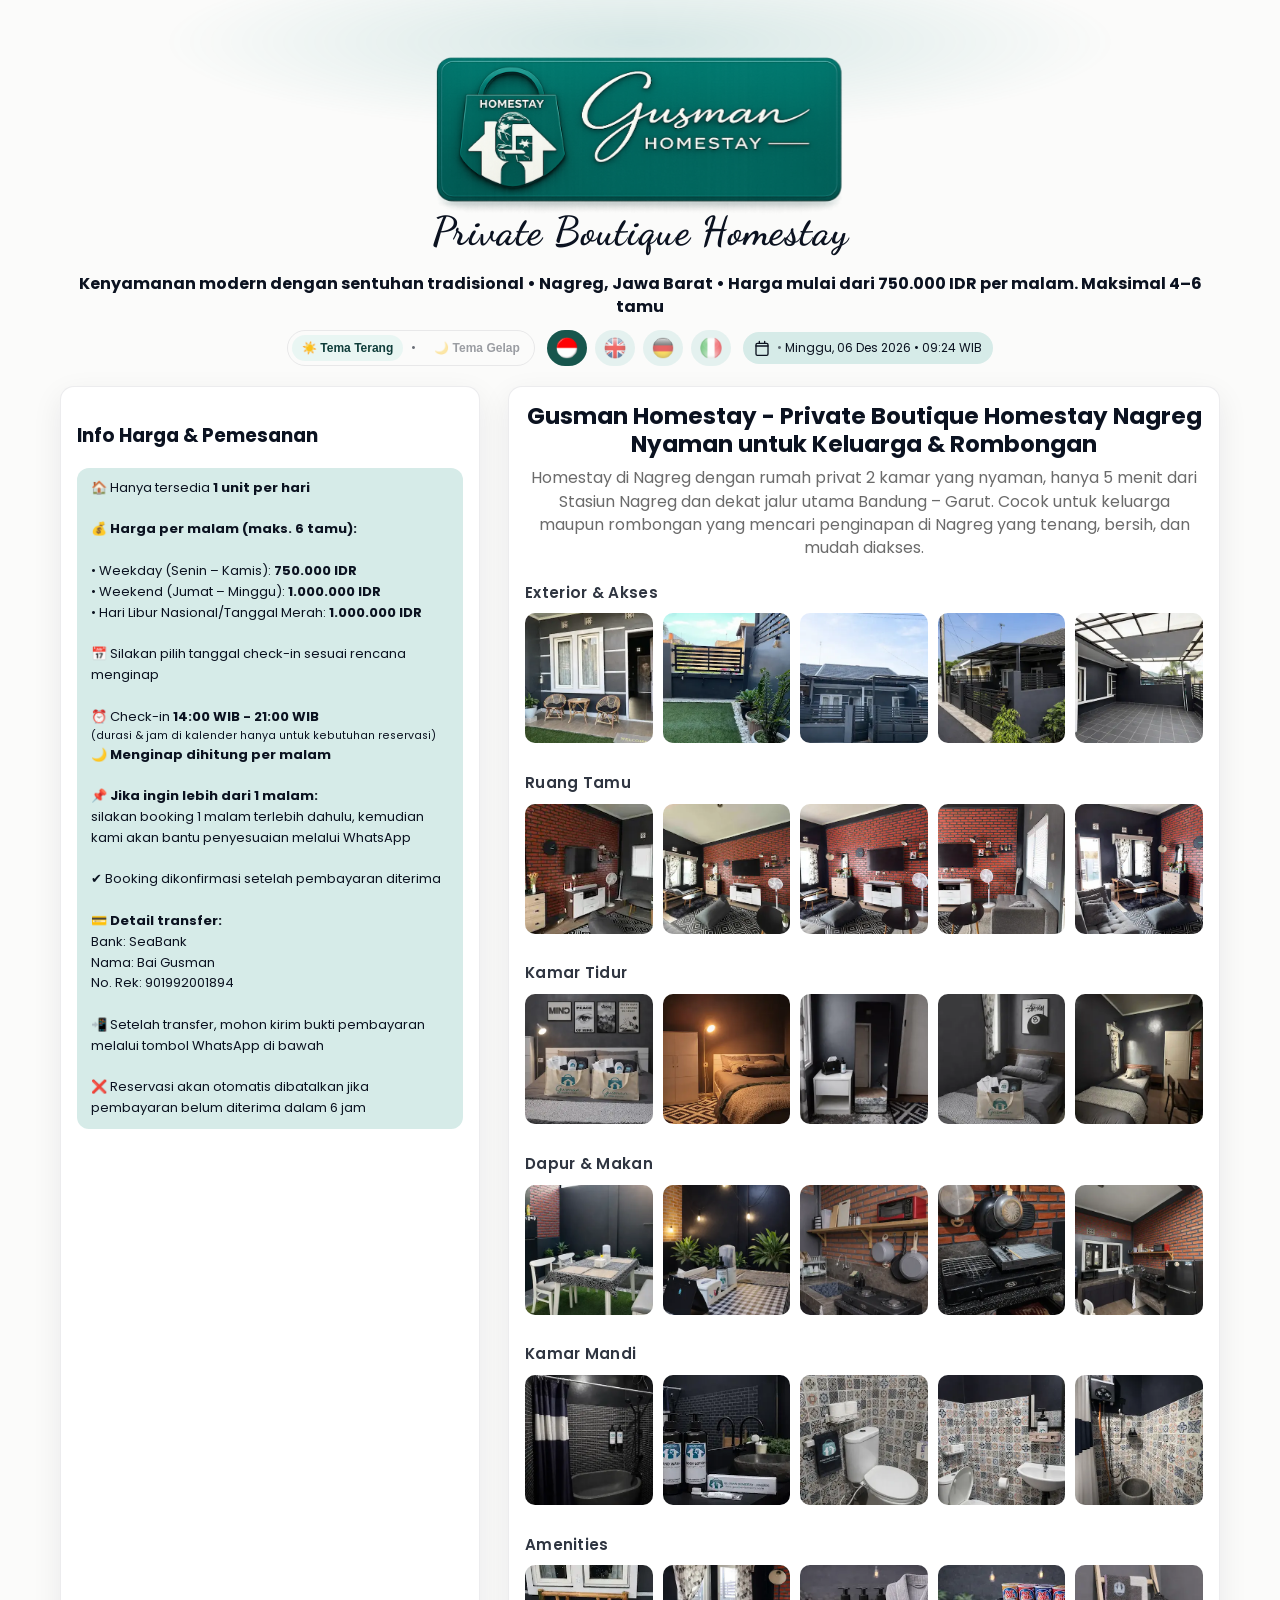
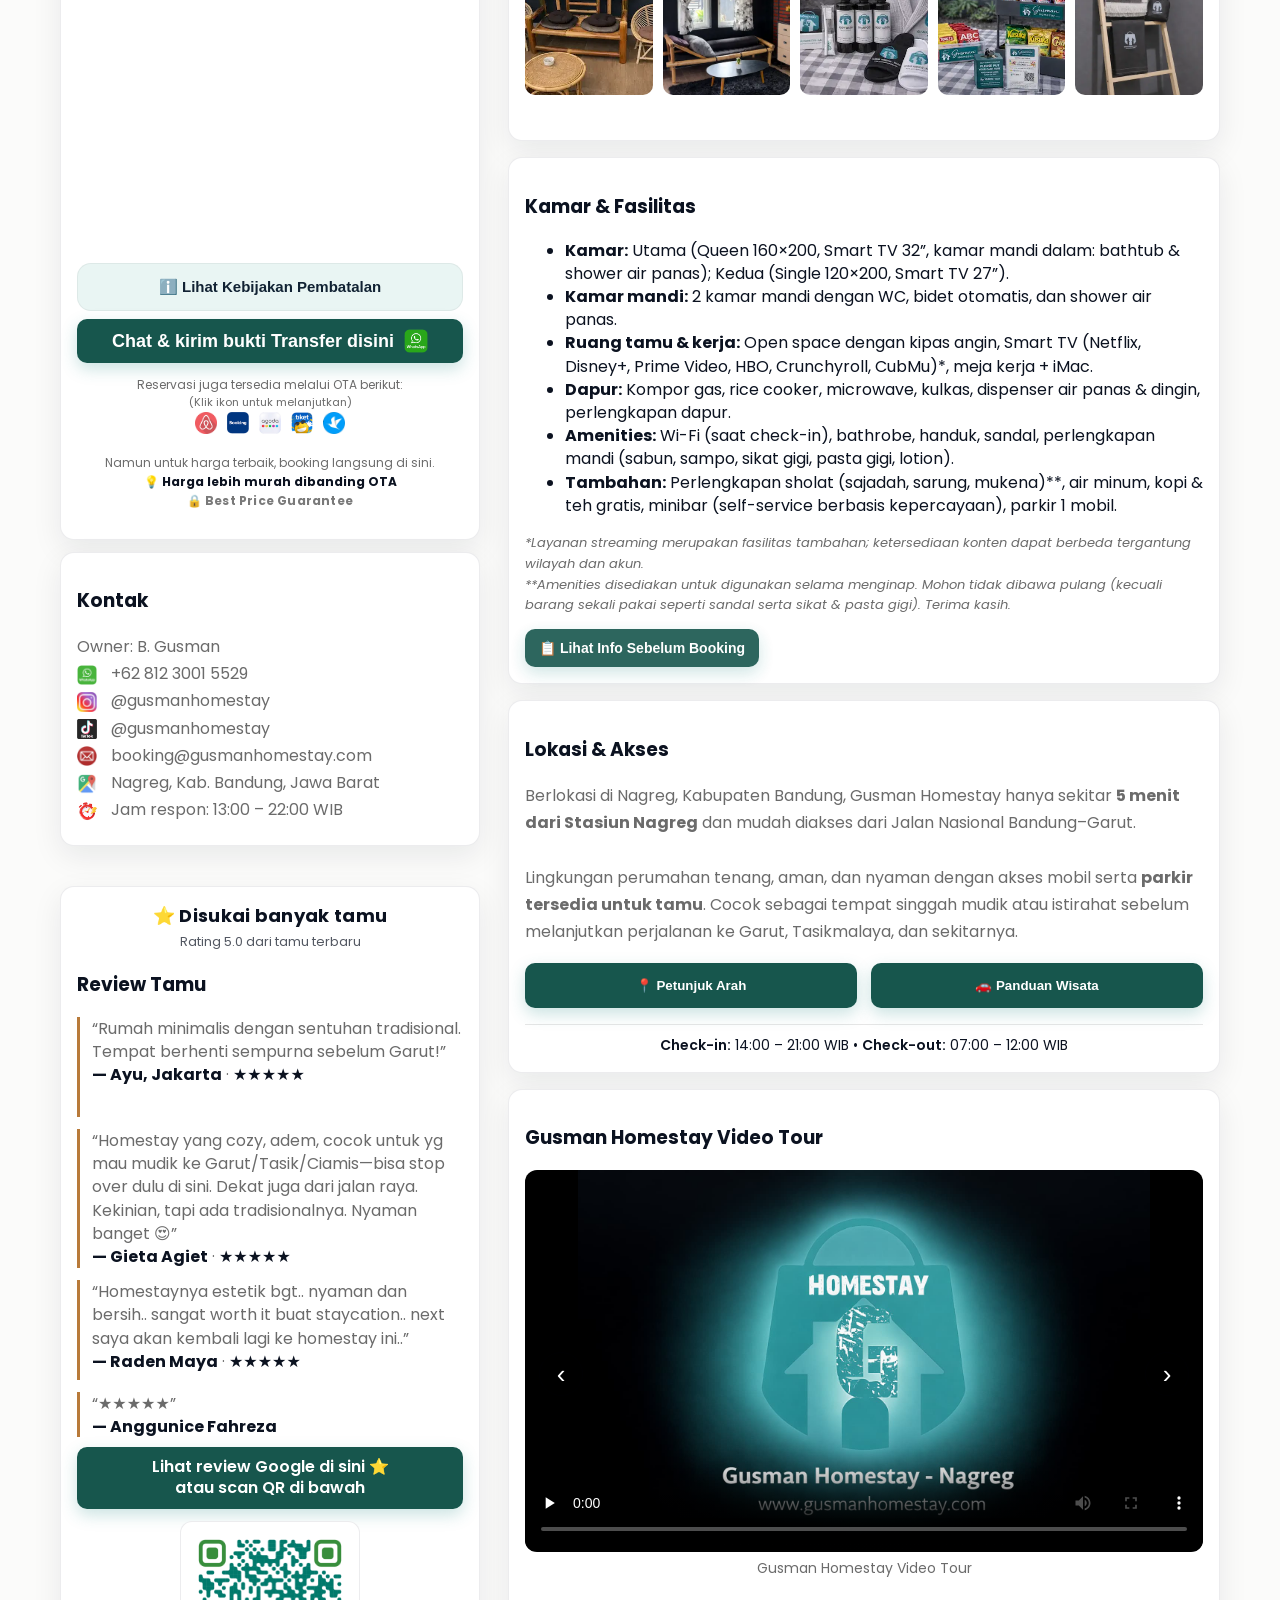
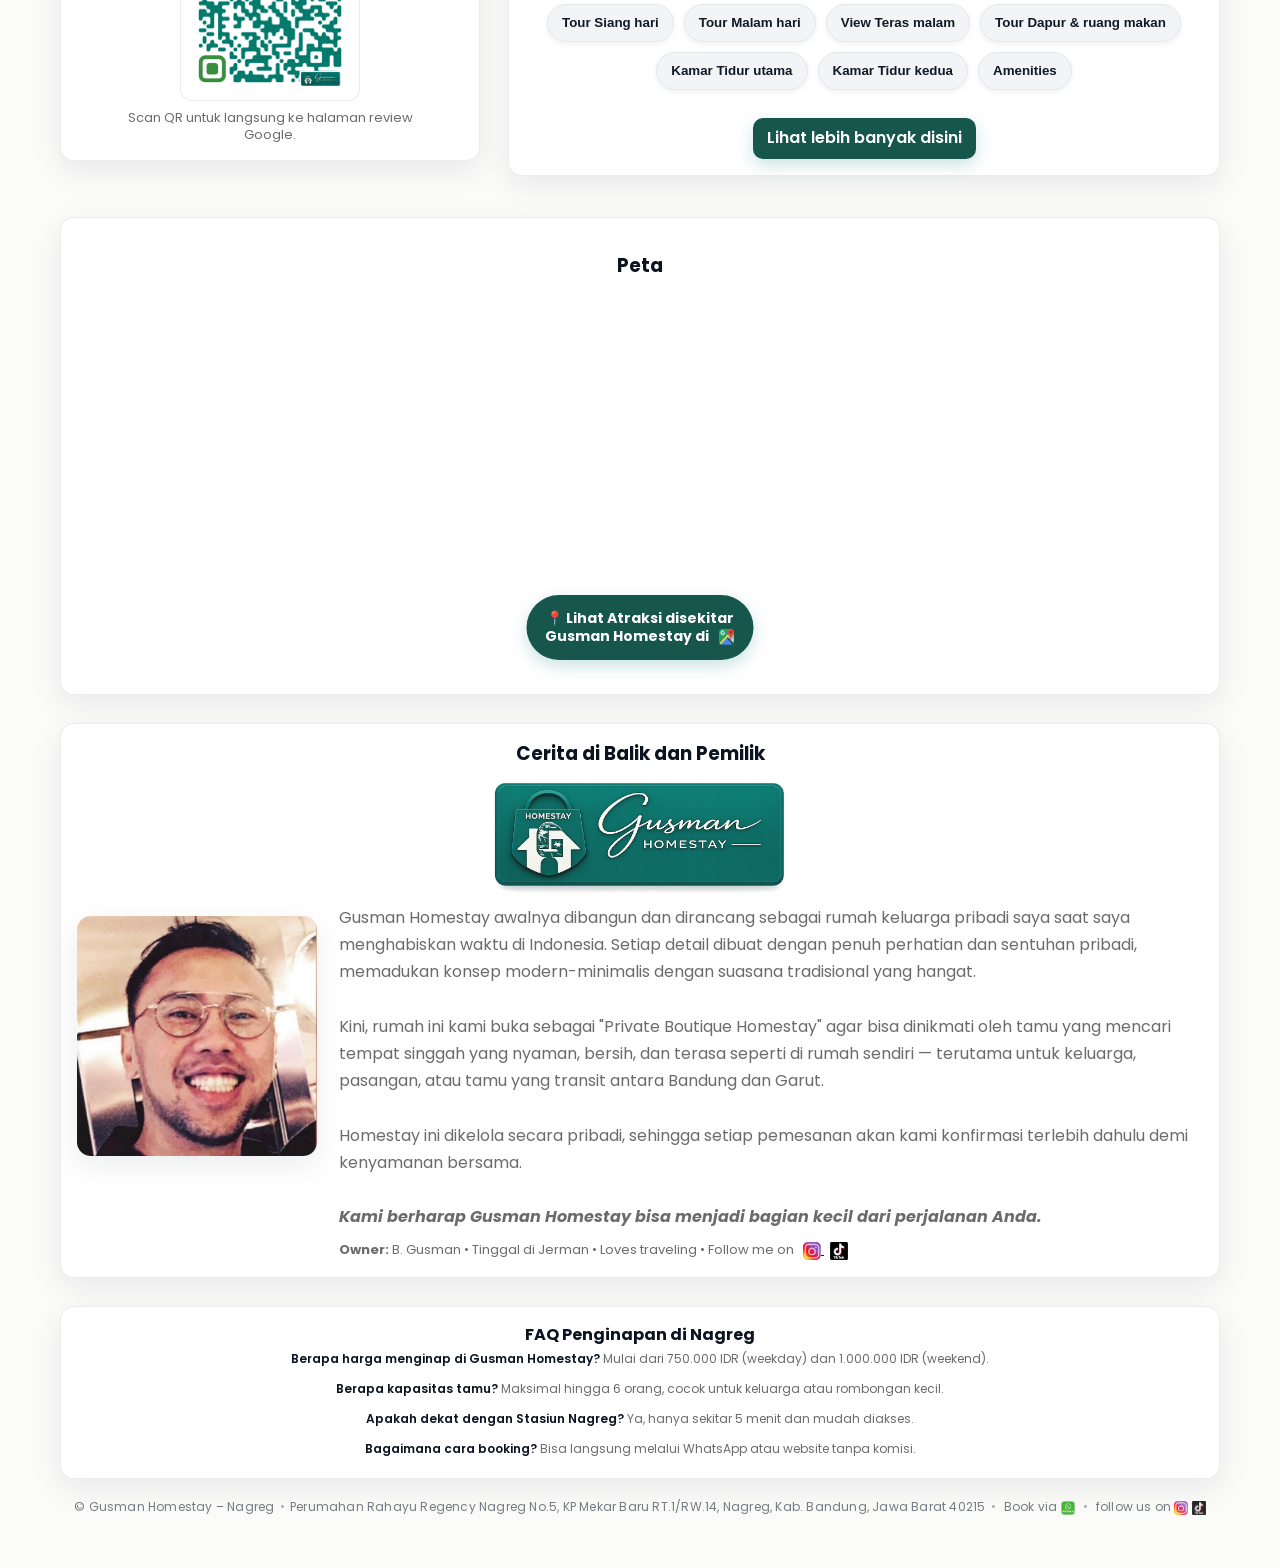
==== commit 2d391b91: "Fix spacing in reservation duration note" ====
--- a/index.html
+++ b/index.html
@@ -2075,7 +2075,7 @@
   • Hari Libur Nasional/Tanggal Merah: <strong>1.000.000 IDR</strong><br><br>
   📅 Silakan pilih tanggal check-in sesuai rencana menginap<br><br>
   ⏰ Check-in <strong>14:00 WIB - 21:00 WIB</strong><br>
-   <small>(durasi&jam di kalender hanya untuk kebutuhan reservasi)</small><br>
+   <small>(durasi & jam di kalender hanya untuk kebutuhan reservasi)</small><br>
   🌙 <strong>Menginap dihitung per malam</strong><br><br>
   📌 <strong>Jika ingin lebih dari 1 malam:</strong><br>silakan booking 1 malam terlebih dahulu, kemudian kami akan bantu penyesuaian melalui WhatsApp<br><br>
   ✔ Booking dikonfirmasi setelah pembayaran diterima<br><br>
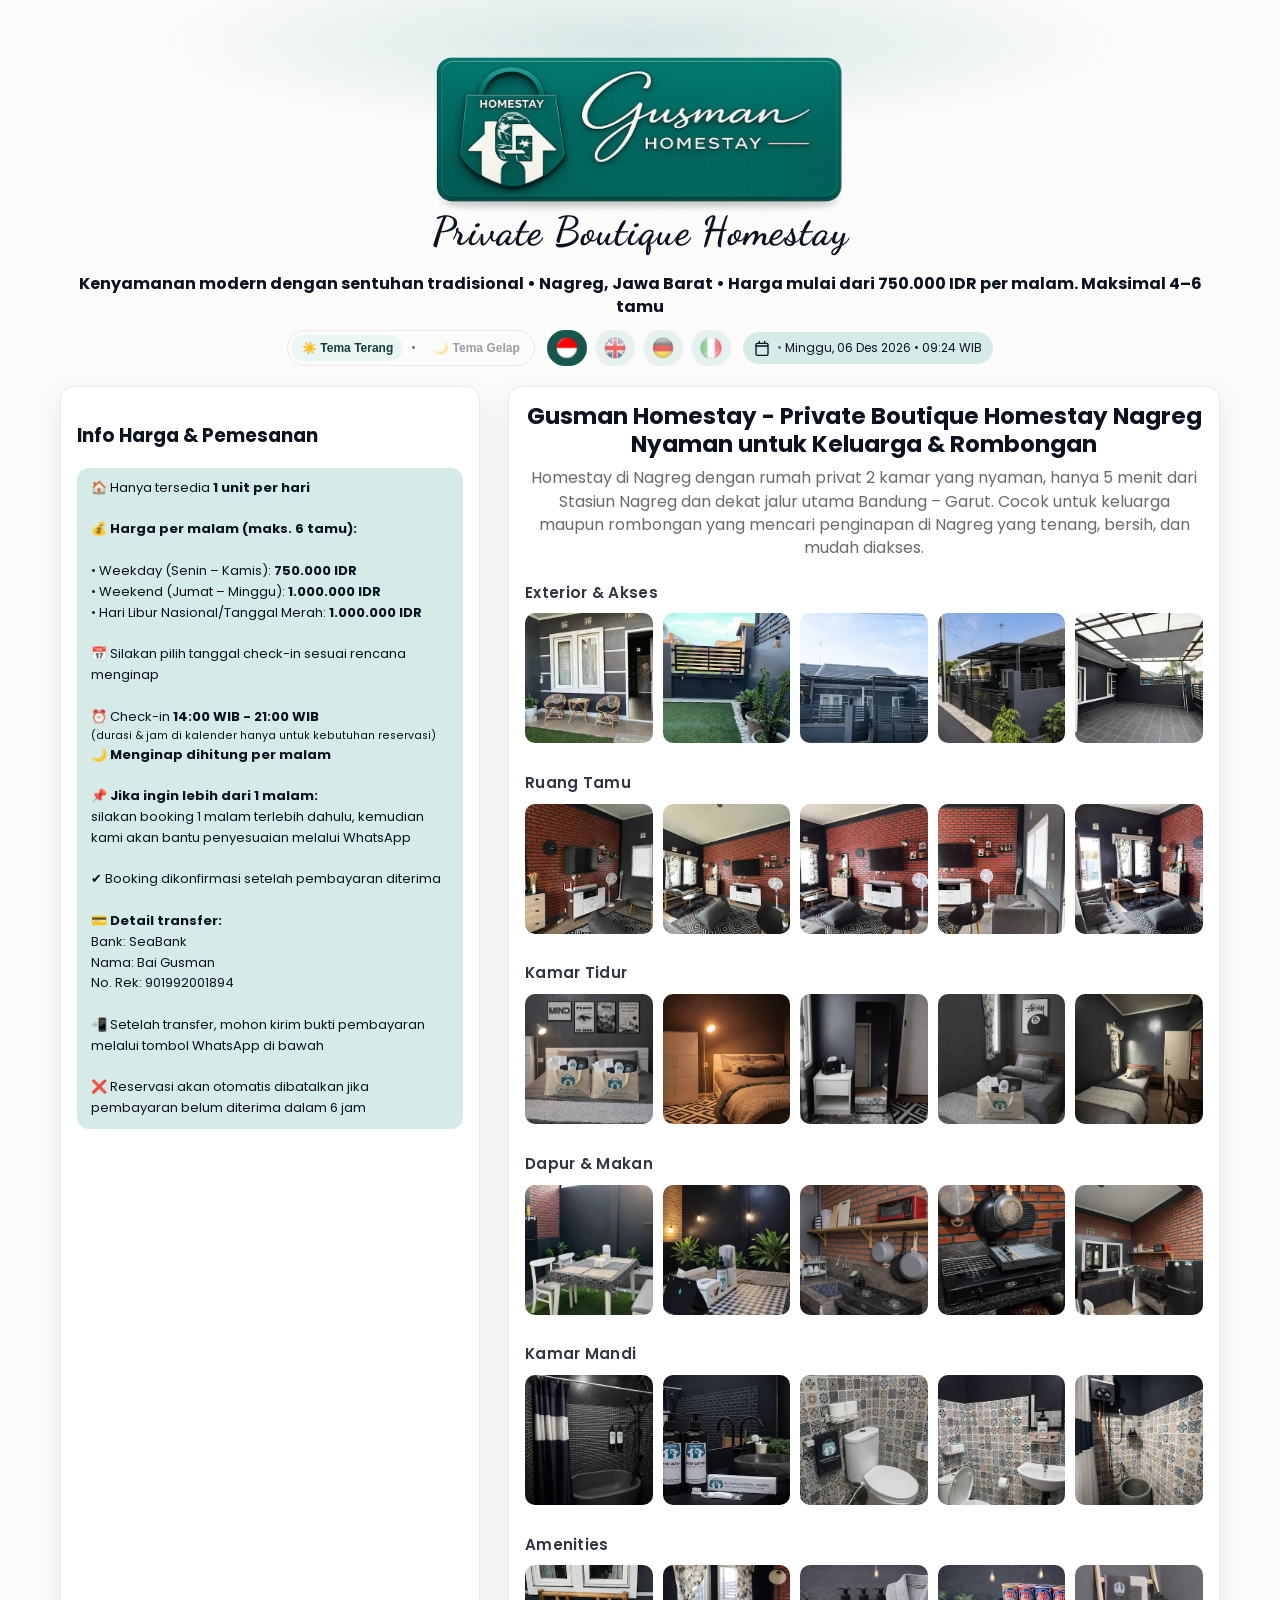
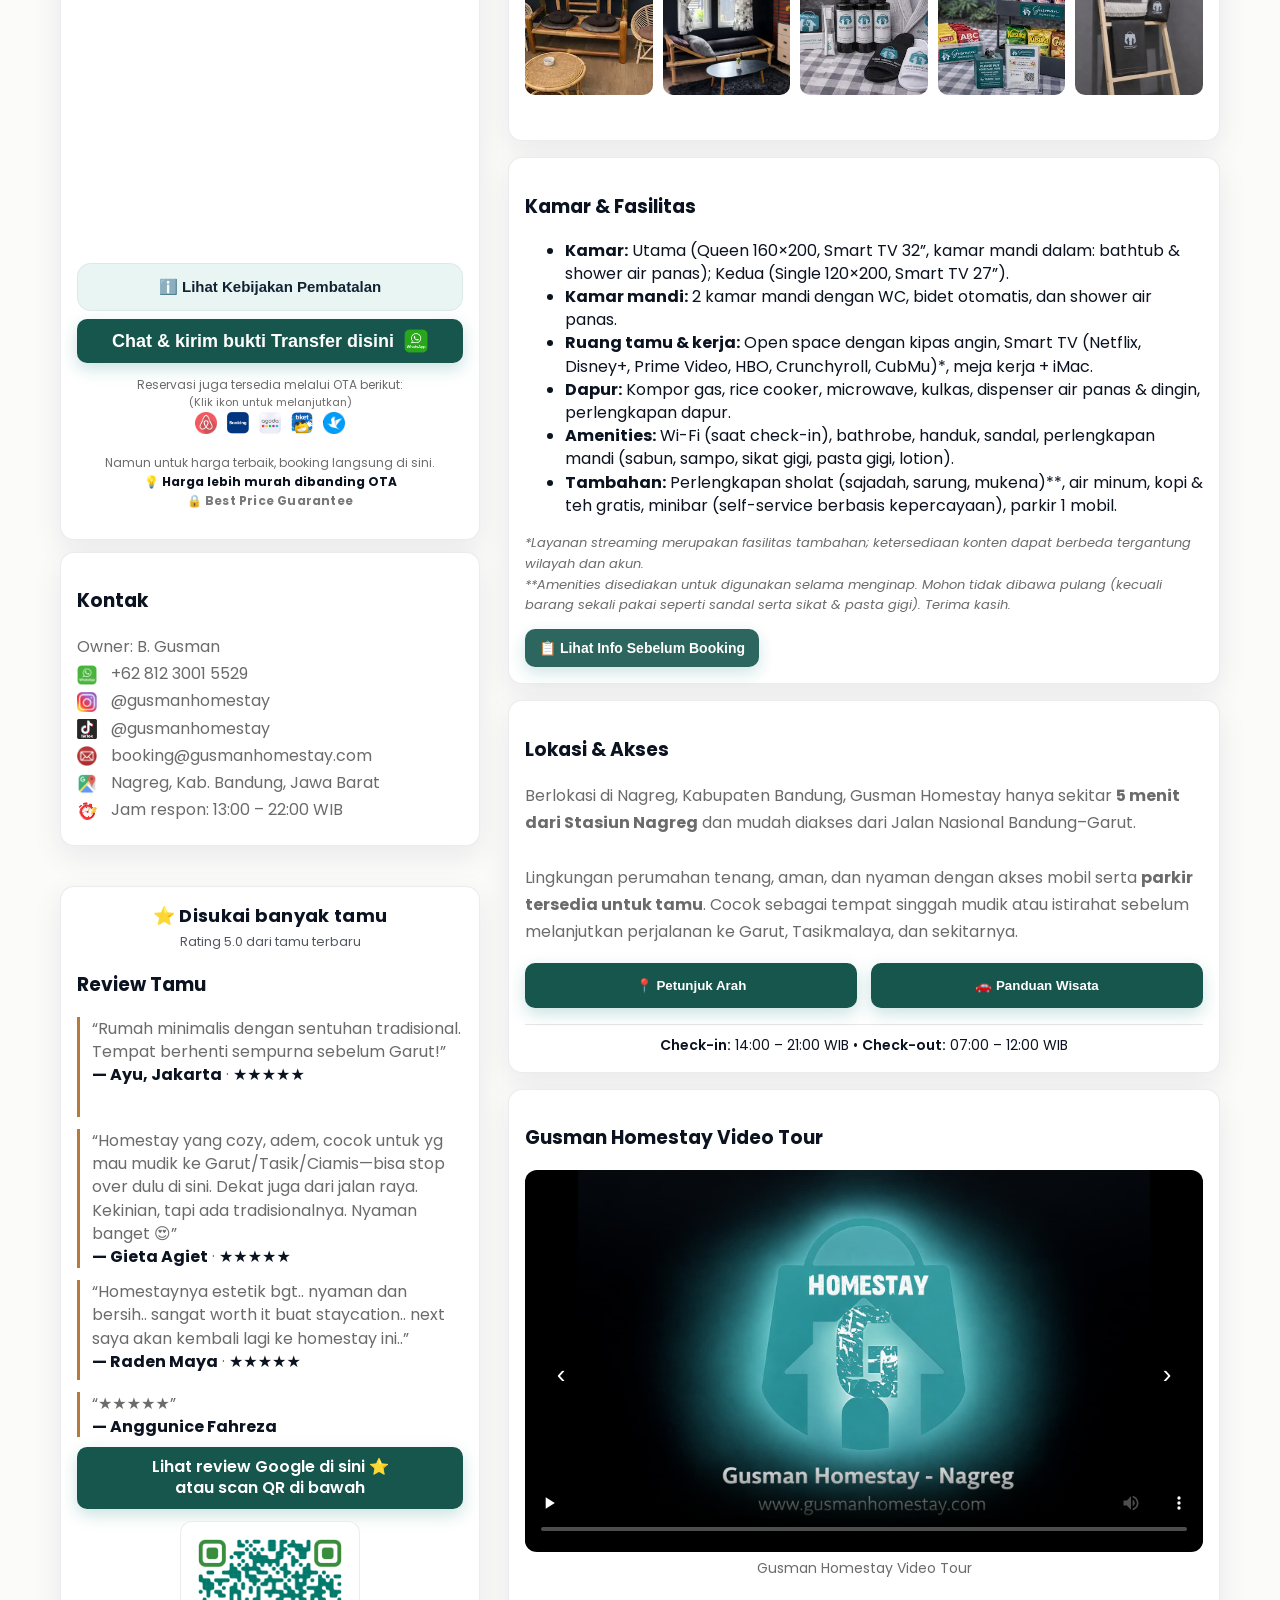
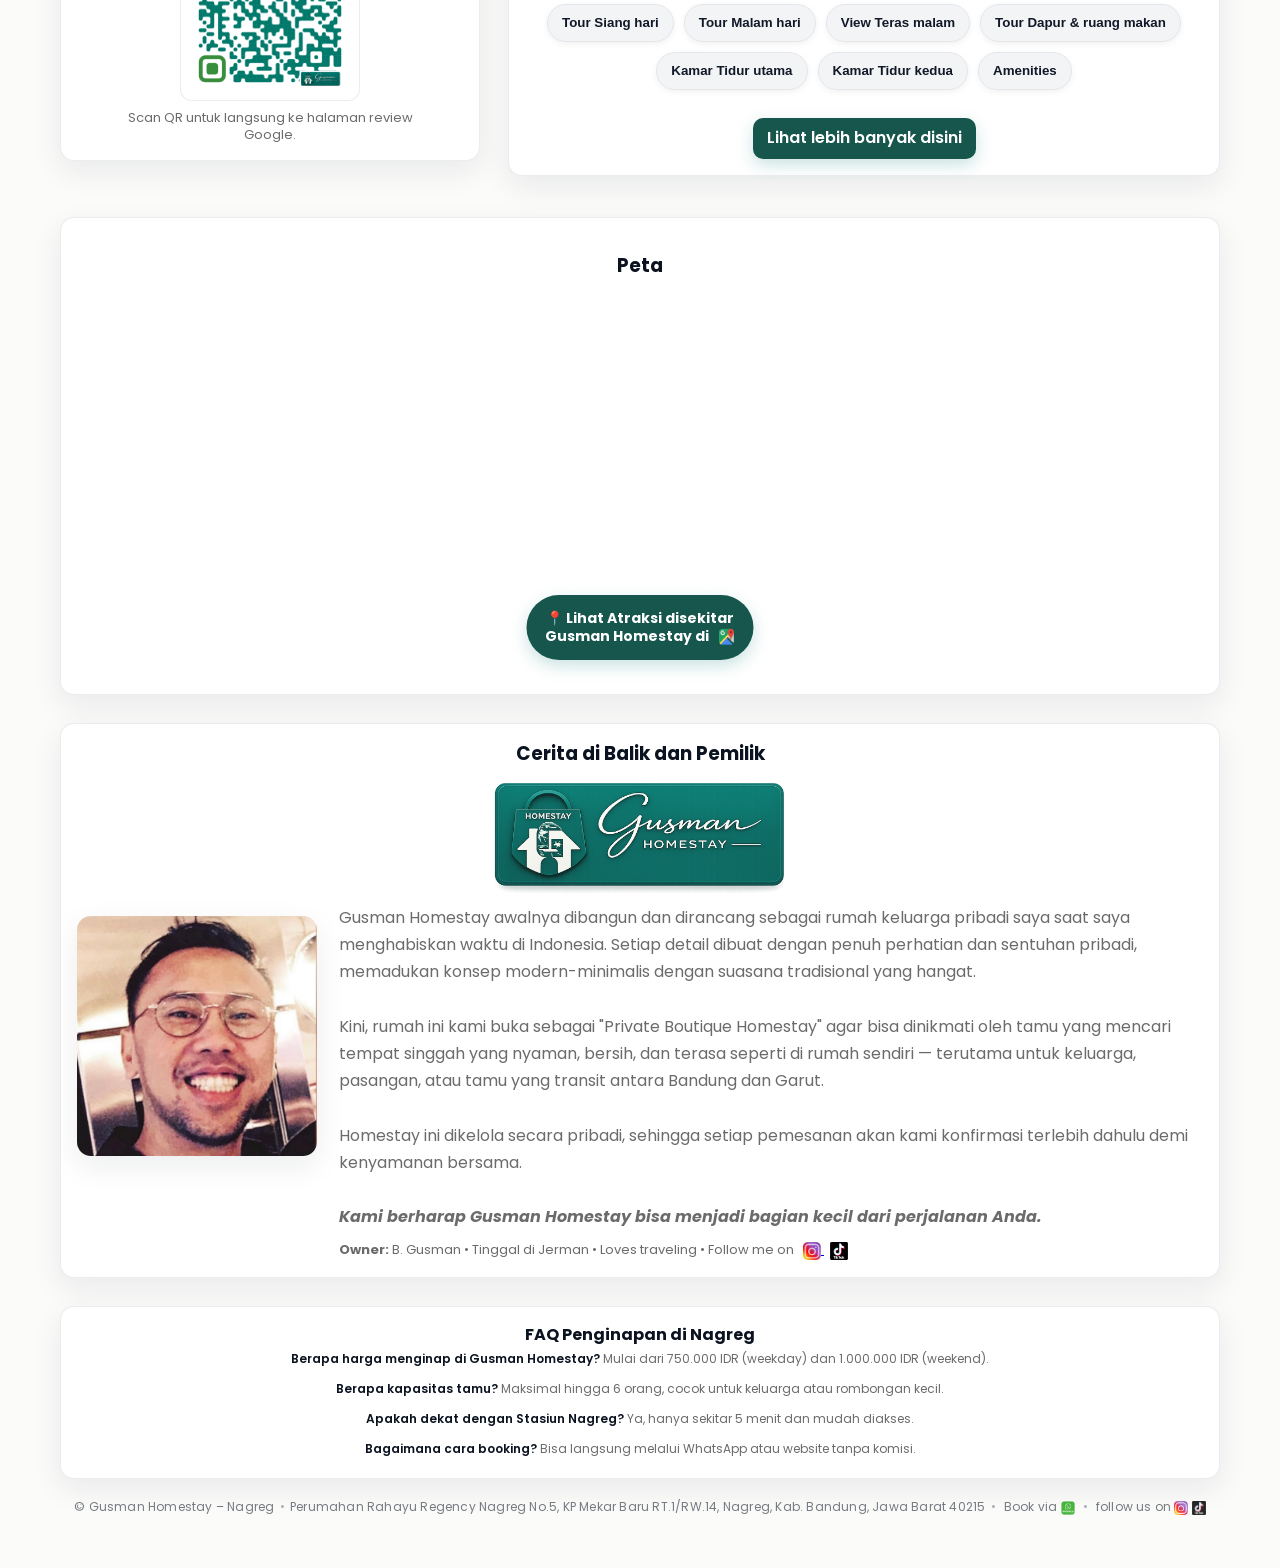
==== commit d365bf39: "Refine reservation details in multiple languages Updated text for clarity and consistency in multipl" ====
--- a/index.html
+++ b/index.html
@@ -2088,60 +2088,60 @@
 </span>
 <!-- English -->
 <span class="lang en" style="display:none;">
+  🏠 Only <strong>1 unit available per day</strong><br><br>
   💰 <strong>Price per night (max. 6 guests):</strong><br><br>
   • Weekday (Monday – Thursday): <strong>750,000 IDR</strong><br>
   • Weekend (Friday – Sunday): <strong>1,000,000 IDR</strong><br>
   • Public Holidays: <strong>1,000,000 IDR</strong><br><br>
-  📅 Please select your check-in date based on your stay plan<br><br>
-  🌙 <strong>Stay is calculated per night</strong><br>
-  📌 <strong>For stays longer than 1 night:</strong><br>
+  📅 Please select your check-in date according to your stay plan<br><br>
+  ⏰ Check-in <strong>14:00 WIB - 21:00 WIB</strong><br>
+  <small>(time & duration shown in the calendar are for reservation purposes only)</small><br>
+  🌙 <strong>Stay is charged per night</strong><br><br>
+  📌 <strong>If you would like to stay more than 1 night:</strong><br>
   please book 1 night first, then we will assist you with the adjustment via WhatsApp<br><br>
-  🏠 Only <strong>1 unit available per day</strong><br><br>
-  ⏰ Check-in <strong>14:00 WIB - 21:00 WIB</strong><br>
-  (time selected in the booking system is for reservation purposes only)<br><br>
   ✔ Booking is confirmed after payment is received<br><br>
   💳 <strong>Bank transfer details:</strong><br>
   Bank: SeaBank<br>
   Name: Bai Gusman<br>
   Account No.: 901992001894<br><br>
-  📲 After payment, please send proof via the WhatsApp button below<br><br>
+  📲 After payment, please send the proof of payment via the WhatsApp button below<br><br>
   ❌ Reservation will be automatically canceled if payment is not received within 6 hours
 </span>
 <!-- German -->
 <span class="lang de" style="display:none;">
+  🏠 Nur <strong>1 Einheit pro Tag verfügbar</strong><br><br>
   💰 <strong>Preis pro Nacht (max. 6 Gäste):</strong><br><br>
   • Werktage (Montag – Donnerstag): <strong>750.000 IDR</strong><br>
   • Wochenende (Freitag – Sonntag): <strong>1.000.000 IDR</strong><br>
   • Feiertage: <strong>1.000.000 IDR</strong><br><br>
-  📅 Bitte wählen Sie Ihr Check-in-Datum entsprechend Ihrer Planung<br><br>
-  🌙 <strong>Der Aufenthalt wird pro Nacht berechnet</strong><br>
-  📌 <strong>Für Aufenthalte länger als 1 Nacht:</strong><br>
-  bitte buchen Sie zunächst 1 Nacht, danach helfen wir Ihnen über WhatsApp bei der Anpassung<br><br>
-  🏠 Nur <strong>1 Einheit pro Tag verfügbar</strong><br><br>
-  ⏰ Check-in ab <strong>14:00 Uhr WIB</strong> bis <strong>21:00 Uhr WIB</strong><br>
-  (die im Buchungssystem gewählte Zeit dient nur zur Reservierung)<br><br>
-  ✔ Buchung wird nach Zahlungseingang bestätigt<br><br>
+  📅 Bitte wählen Sie Ihr Check-in-Datum entsprechend Ihrer Reiseplanung<br><br>
+  ⏰ Check-in <strong>14:00 WIB - 21:00 WIB</strong><br>
+  <small>(die im Kalender angezeigte Zeit und Dauer dienen nur der Reservierung)</small><br>
+  🌙 <strong>Der Aufenthalt wird pro Nacht berechnet</strong><br><br>
+  📌 <strong>Wenn Sie länger als 1 Nacht bleiben möchten:</strong><br>
+  buchen Sie bitte zunächst 1 Nacht, danach helfen wir Ihnen per WhatsApp bei der Anpassung<br><br>
+  ✔ Die Buchung wird nach Zahlungseingang bestätigt<br><br>
   💳 <strong>Überweisungsdetails:</strong><br>
   Bank: SeaBank<br>
   Name: Bai Gusman<br>
   Kontonummer: 901992001894<br><br>
-  📲 Nach der Zahlung senden Sie bitte den Zahlungsnachweis über den WhatsApp-Button unten<br><br>
-  ❌ Die Reservierung wird automatisch storniert, wenn innerhalb von 6 Stunden keine Zahlung erfolgt
+  📲 Bitte senden Sie nach der Zahlung den Zahlungsnachweis über den WhatsApp-Button unten<br><br>
+  ❌ Die Reservierung wird automatisch storniert, wenn innerhalb von 6 Stunden keine Zahlung eingeht
 </span>
 <!-- Italian -->
 <span class="lang it" style="display:none;">
+  🏠 Disponibile solo <strong>1 unità al giorno</strong><br><br>
   💰 <strong>Prezzo per notte (max. 6 ospiti):</strong><br><br>
   • Giorni feriali (Lunedì – Giovedì): <strong>750.000 IDR</strong><br>
   • Weekend (Venerdì – Domenica): <strong>1.000.000 IDR</strong><br>
-  • Giorni festivi / Festività nazionali: <strong>1.000.000 IDR</strong><br><br>
-  📅 Seleziona la data di check-in in base al tuo piano di soggiorno<br><br>
-  🌙 <strong>Il soggiorno è calcolato per notte</strong><br>
-  📌 <strong>Per soggiorni di più di 1 notte:</strong><br>
-  prenota prima 1 notte, poi ti aiuteremo ad adattare il soggiorno tramite WhatsApp<br><br>
-  🏠 Disponibile solo <strong>1 unità al giorno</strong><br><br>
+  • Festività nazionali / Giorni festivi: <strong>1.000.000 IDR</strong><br><br>
+  📅 Seleziona la data di check-in in base al tuo programma di soggiorno<br><br>
   ⏰ Check-in <strong>14:00 WIB - 21:00 WIB</strong><br>
-  (l’orario selezionato nel sistema serve solo per la prenotazione)<br><br>
-  ✔ Prenotazione confermata dopo la ricezione del pagamento<br><br>
+  <small>(l’orario e la durata mostrati nel calendario servono solo per la prenotazione)</small><br>
+  🌙 <strong>Il soggiorno viene calcolato per notte</strong><br><br>
+  📌 <strong>Se desideri soggiornare per più di 1 notte:</strong><br>
+  prenota prima 1 notte, poi ti aiuteremo con la modifica tramite WhatsApp<br><br>
+  ✔ La prenotazione è confermata dopo la ricezione del pagamento<br><br>
   💳 <strong>Dettagli per il bonifico:</strong><br>
   Banca: SeaBank<br>
   Nome: Bai Gusman<br>
